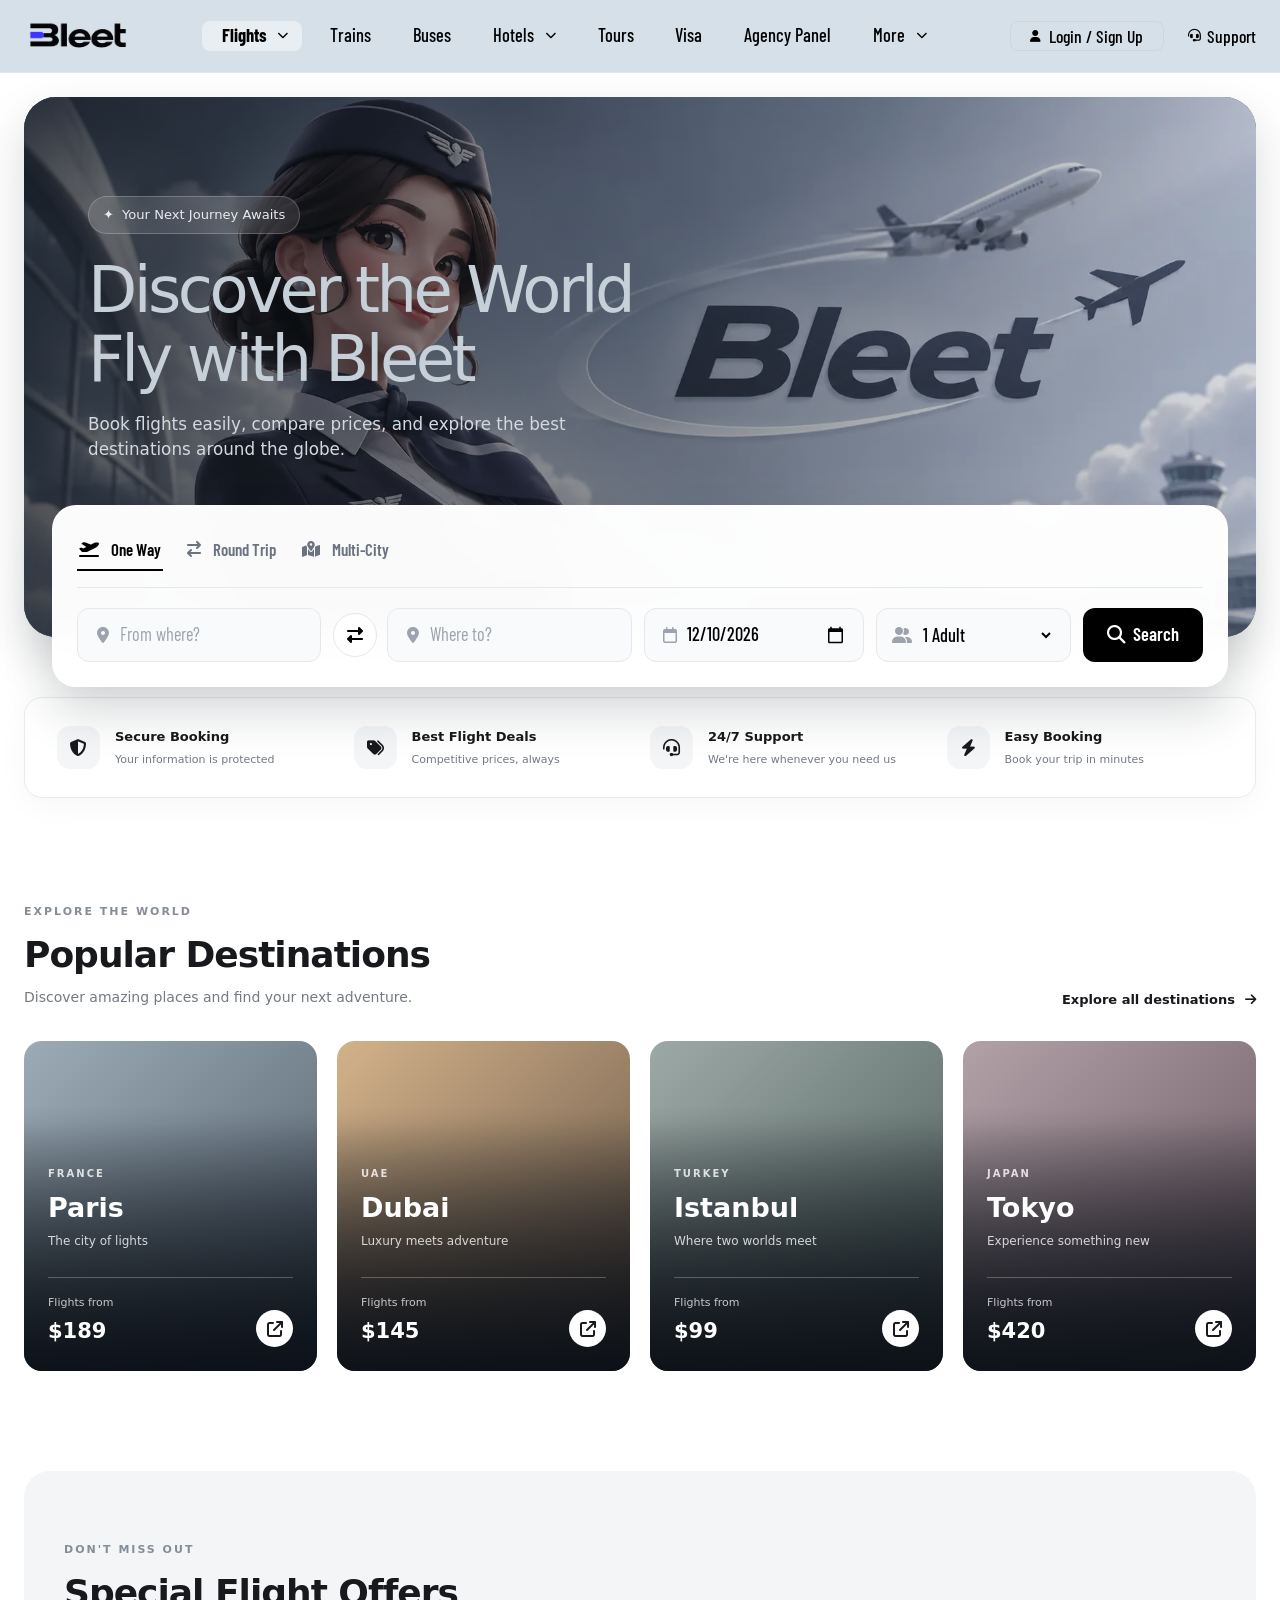
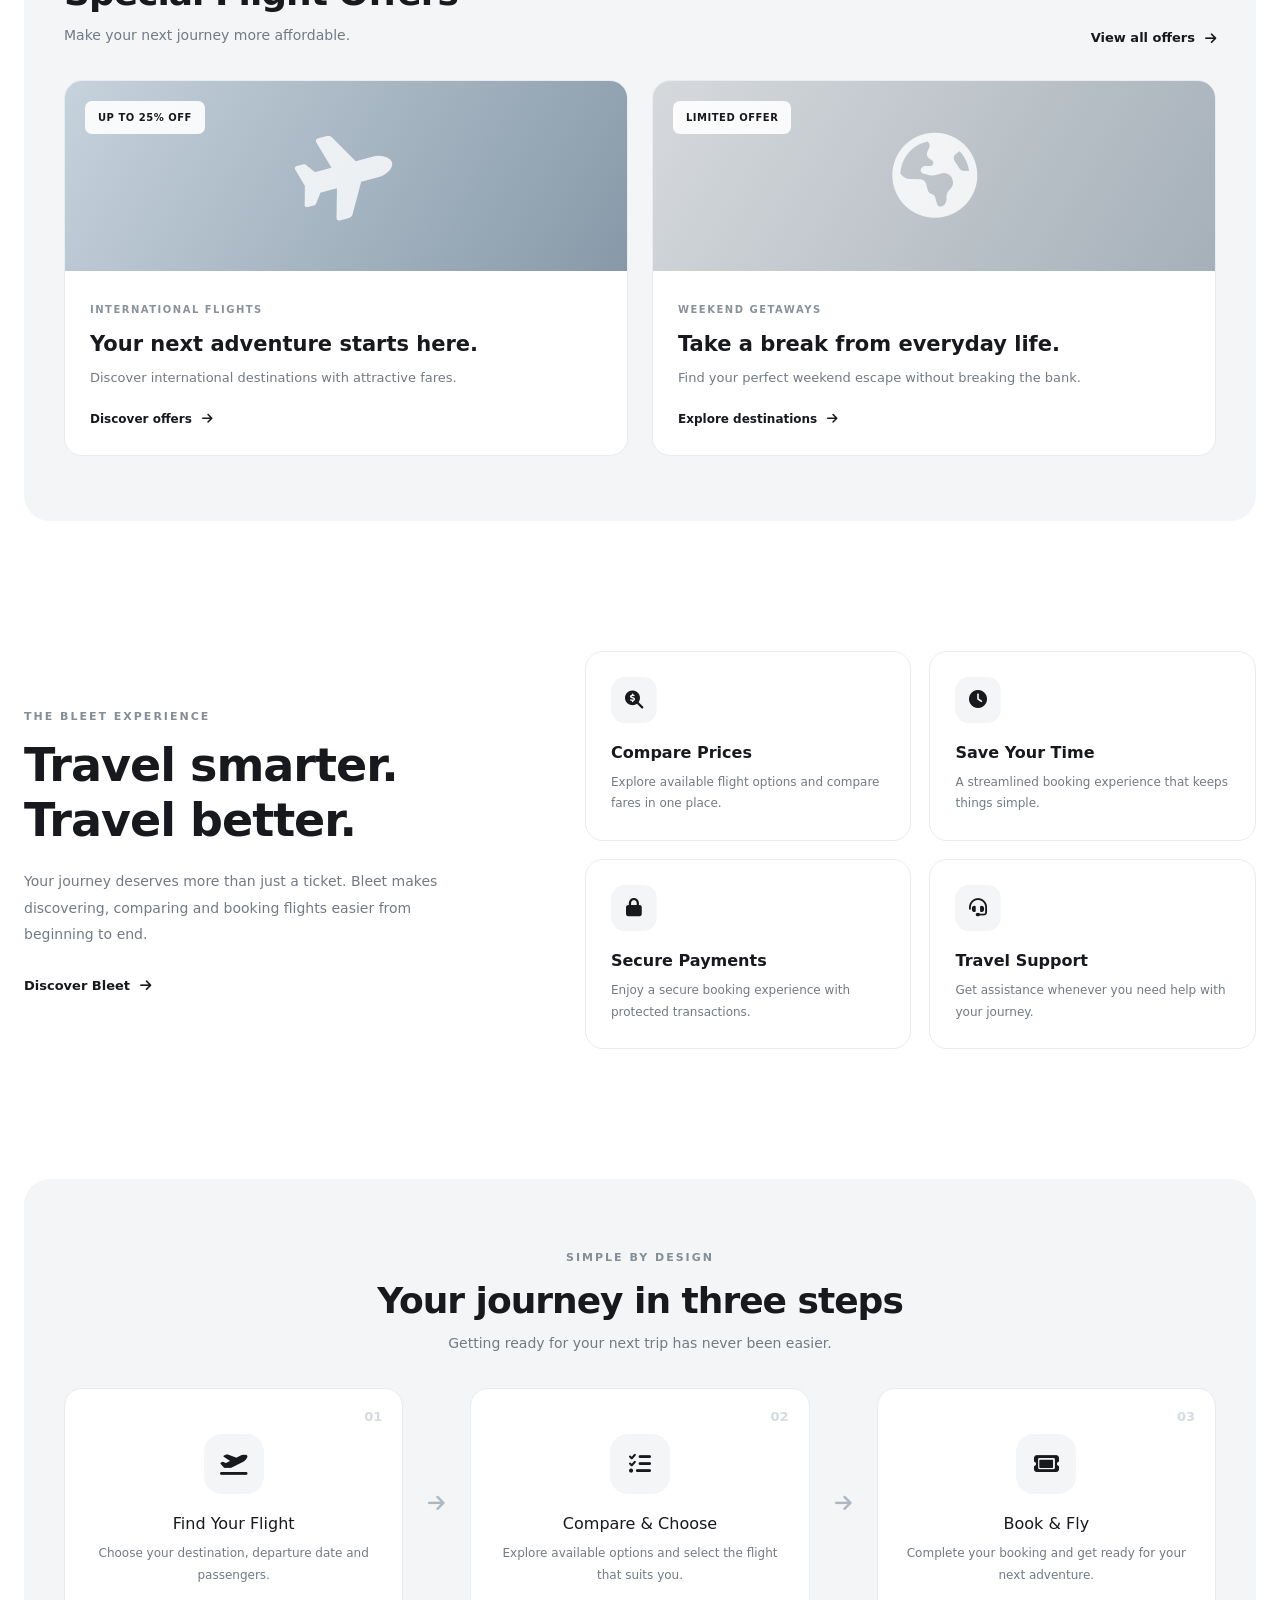
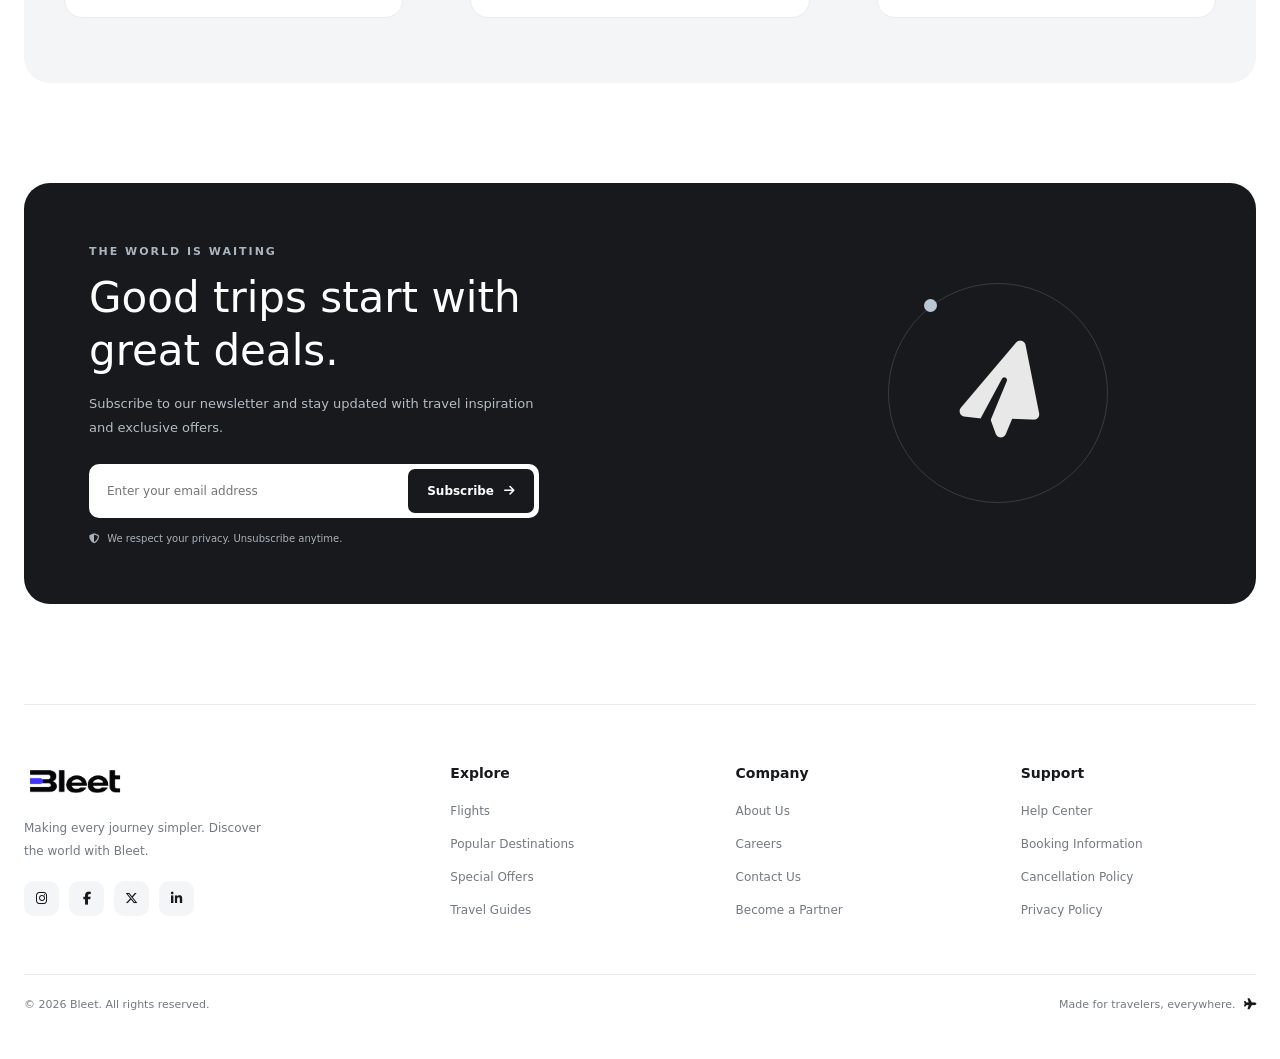
==== index.html @ f5df84f6 "added more contents to the index.html" ====
<!DOCTYPE html>
<html lang="en">

<head>
    <meta charset="UTF-8">
    <meta name="viewport" content="width=device-width, initial-scale=1.0">
    <title>Bleet Header - Hero Search</title>

    <!-- Google Fonts: Barlow Condensed -->
    <link rel="preconnect" href="https://fonts.googleapis.com">
    <link rel="preconnect" href="https://fonts.gstatic.com" crossorigin>
    <link href="https://fonts.googleapis.com/css2?family=Barlow+Condensed:wght@400;500;600;700&display=swap"
        rel="stylesheet">

    <!-- Font Awesome Icons -->
    <link rel="stylesheet" href="https://cdnjs.cloudflare.com/ajax/libs/font-awesome/6.5.1/css/all.min.css">

    <!-- CSS Files -->
    <link rel="stylesheet" href="/assets/style/global.css">
    <link rel="stylesheet" href="/assets/style/heading.css">
    <link rel="stylesheet" href="/assets/style/hero-search.css">
    <link rel="stylesheet" href="/assets/style/header-animations.css">
    <link rel="stylesheet" href="/assets/style/hero-animations.css">
    <link rel="stylesheet" href="/assets/style/home-sections.css">
</head>

<body>

    <!-- ==========================================
         TOP NAVIGATION BAR
         ========================================== -->
    <header class="top-header">
        <div class="container-fluid px-4 d-flex align-items-center justify-content-between"
            style="height: 72px; max-width: 1400px; margin: 0 auto;">

            <!-- Logo -->
            <a href="#" class="brand-logo d-flex align-items-center text-decoration-none">
                <img src="/assets/images/black-logo.webp" alt="Bleet Logo" style="height: 36px; width: auto;">
            </a>

            <!-- Main Navigation Links (Desktop) -->
            <nav class="d-none d-lg-flex align-items-center gap-2">
                <a href="#" class="nav-link active">
                    <span class="nav-icon"><i class="fa-solid fa-plane"></i></span> Flights
                    <i class="fa-solid fa-chevron-down ms-1" style="font-size: 0.7rem; margin-left: 4px;"></i>
                </a>
                <a href="#" class="nav-link">
                    <span class="nav-icon"><i class="fa-solid fa-train"></i></span> Trains
                </a>
                <a href="#" class="nav-link">
                    <span class="nav-icon"><i class="fa-solid fa-bus"></i></span> Buses
                </a>
                <a href="#" class="nav-link">
                    <span class="nav-icon"><i class="fa-solid fa-hotel"></i></span> Hotels
                    <i class="fa-solid fa-chevron-down ms-1" style="font-size: 0.7rem; margin-left: 4px;"></i>
                </a>
                <a href="#" class="nav-link">
                    <span class="nav-icon"><i class="fa-solid fa-map-location-dot"></i></span> Tours
                </a>
                <a href="#" class="nav-link">
                    <span class="nav-icon"><i class="fa-solid fa-passport"></i></span> Visa
                </a>
                <a href="#" class="nav-link">
                    <span class="nav-icon"><i class="fa-solid fa-briefcase"></i></span> Agency Panel
                </a>
                <a href="#" class="nav-link">
                    <span class="nav-icon"><i class="fa-solid fa-ellipsis"></i></span> More
                    <i class="fa-solid fa-chevron-down ms-1" style="font-size: 0.7rem; margin-left: 4px;"></i>
                </a>
            </nav>

            <!-- Right Side Actions (Login & Support) -->
            <div class="d-flex align-items-center gap-4 ms-auto ms-lg-0">
                <button class="btn-outline d-flex align-items-center gap-2">
                    <i class="fa-solid fa-user"></i> Login / Sign Up
                </button>
                <div class="d-none d-sm-flex align-items-center">
                    <a href="#" class="icon-link" title="Support">
                        <i class="fa-solid fa-headset"></i> Support
                    </a>
                </div>
            </div>

        </div>
    </header>

    <!-- ==========================================
         MAIN CONTENT AREA
         ========================================== -->
    <main class="container-fluid px-4 py-4" style="max-width: 1400px; margin: 0 auto;">

        <!-- Hero Section -->
        <section class="hero" aria-labelledby="hero-title">

            <!-- Background Image & Overlay -->
            <img class="hero-image" src="/assets/images/hero-banner.webp" alt="Airplane wing above the clouds"
                fetchpriority="high" loading="eager" decoding="async">

            <!-- Hero Text Content -->
            <div class="hero-content">
                <div class="eyebrow">
                    <span aria-hidden="true">✦</span>
                    <span data-i18n="badge">Your Next Journey Awaits</span>
                </div>
                <h1 id="hero-title">
                    <span data-i18n="hero_title_1">Discover the World</span>
                    <span data-i18n="hero_title_2">Fly with Bleet</span>
                </h1>
                <p data-i18n="hero_subtitle">Book flights easily, compare prices, and explore the best destinations
                    around the globe.</p>
            </div>

            <!-- ==========================================
                 SEARCH PANEL (Overlapping Hero)
                 ========================================== -->
            <div class="search-panel" aria-label="Flight search">

                <!-- Trip Type Options -->
                <div class="flight-options" role="group" aria-label="Trip type">
                    <button class="active" type="button">
                        <i class="fa-solid fa-plane-departure"></i>
                        <span data-i18n="one_way">One Way</span>
                    </button>
                    <button type="button">
                        <i class="fa-solid fa-arrow-right-arrow-left"></i>
                        <span data-i18n="round_trip">Round Trip</span>
                    </button>
                    <button type="button">
                        <i class="fa-solid fa-map-location-dot"></i>
                        <span data-i18n="multi_city">Multi-City</span>
                    </button>
                </div>

                <!-- Flight Search Form -->
                <form class="search-row" id="flightSearchForm">

                    <!-- From Field -->
                    <div class="search-field">
                        <div class="input-wrapper">
                            <i class="fa-solid fa-location-dot"></i>
                            <input id="fromCity" type="text" placeholder="From where?"
                                data-i18n-placeholder="from_placeholder" autocomplete="off" required>
                        </div>
                    </div>

                    <!-- Swap Button -->
                    <button class="swap-btn" id="swapCities" type="button" aria-label="Swap departure and destination">
                        <i class="fa-solid fa-right-left"></i>
                    </button>

                    <!-- To Field -->
                    <div class="search-field">
                        <div class="input-wrapper">
                            <i class="fa-solid fa-location-dot"></i>
                            <input id="toCity" type="text" placeholder="Where to?"
                                data-i18n-placeholder="to_placeholder" autocomplete="off" required>
                        </div>
                    </div>

                    <!-- Departure Date Field -->
                    <div class="search-field">
                        <div class="input-wrapper date-control">
                            <i class="fa-regular fa-calendar"></i>
                            <input id="departureDate" type="date" value="2026-12-10" required
                                aria-label="Departure date">
                        </div>
                    </div>

                    <!-- Passengers Field -->
                    <div class="search-field">
                        <div class="input-wrapper">
                            <i class="fa-solid fa-user-group"></i>
                            <select id="passengerCount">
                                <option value="1" data-i18n="passenger_1">1 Adult</option>
                                <option value="2" data-i18n="passenger_2">2 Adults</option>
                                <option value="3" data-i18n="passenger_3">3 Adults</option>
                            </select>
                        </div>
                    </div>

                    <!-- Submit Button -->
                    <button class="search-btn" type="submit">
                        <i class="fa-solid fa-magnifying-glass"></i>
                        <span data-i18n="search_flights">Search</span>
                    </button>

                </form>
            </div>
        </section>



        <!-- ==========================================
     HOME PAGE CONTENT
     Sections below the hero search panel
     ========================================== -->

        <!-- TRUST BAR -->
        <section class="home-trust">
            <div class="home-trust-item">
                <i class="fa-solid fa-shield-halved"></i>
                <div>
                    <strong>Secure Booking</strong>
                    <span>Your information is protected</span>
                </div>
            </div>

            <div class="home-trust-item">
                <i class="fa-solid fa-tags"></i>
                <div>
                    <strong>Best Flight Deals</strong>
                    <span>Competitive prices, always</span>
                </div>
            </div>

            <div class="home-trust-item">
                <i class="fa-solid fa-headset"></i>
                <div>
                    <strong>24/7 Support</strong>
                    <span>We're here whenever you need us</span>
                </div>
            </div>

            <div class="home-trust-item">
                <i class="fa-solid fa-bolt"></i>
                <div>
                    <strong>Easy Booking</strong>
                    <span>Book your trip in minutes</span>
                </div>
            </div>
        </section>


        <!-- ==========================================
     POPULAR DESTINATIONS
     ========================================== -->

        <section class="home-section destinations-section">

            <div class="home-section-heading">
                <div>
                    <span class="home-eyebrow">EXPLORE THE WORLD</span>
                    <h2>Popular Destinations</h2>
                    <p>Discover amazing places and find your next adventure.</p>
                </div>

                <a href="#" class="home-text-link">
                    Explore all destinations
                    <i class="fa-solid fa-arrow-right"></i>
                </a>
            </div>

            <div class="destination-grid">

                <article class="destination-card destination-paris">
                    <div class="destination-overlay"></div>

                    <div class="destination-content">
                        <span class="destination-country">FRANCE</span>
                        <h3>Paris</h3>
                        <span class="destination-description">The city of lights</span>

                        <div class="destination-bottom">
                            <div>
                                <span>Flights from</span>
                                <strong>$189</strong>
                            </div>

                            <a href="#" aria-label="Explore flights to Paris">
                                <i class="fa-solid fa-arrow-up-right-from-square"></i>
                            </a>
                        </div>
                    </div>
                </article>

                <article class="destination-card destination-dubai">
                    <div class="destination-overlay"></div>

                    <div class="destination-content">
                        <span class="destination-country">UAE</span>
                        <h3>Dubai</h3>
                        <span class="destination-description">Luxury meets adventure</span>

                        <div class="destination-bottom">
                            <div>
                                <span>Flights from</span>
                                <strong>$145</strong>
                            </div>

                            <a href="#" aria-label="Explore flights to Dubai">
                                <i class="fa-solid fa-arrow-up-right-from-square"></i>
                            </a>
                        </div>
                    </div>
                </article>

                <article class="destination-card destination-istanbul">
                    <div class="destination-overlay"></div>

                    <div class="destination-content">
                        <span class="destination-country">TURKEY</span>
                        <h3>Istanbul</h3>
                        <span class="destination-description">Where two worlds meet</span>

                        <div class="destination-bottom">
                            <div>
                                <span>Flights from</span>
                                <strong>$99</strong>
                            </div>

                            <a href="#" aria-label="Explore flights to Istanbul">
                                <i class="fa-solid fa-arrow-up-right-from-square"></i>
                            </a>
                        </div>
                    </div>
                </article>

                <article class="destination-card destination-tokyo">
                    <div class="destination-overlay"></div>

                    <div class="destination-content">
                        <span class="destination-country">JAPAN</span>
                        <h3>Tokyo</h3>
                        <span class="destination-description">Experience something new</span>

                        <div class="destination-bottom">
                            <div>
                                <span>Flights from</span>
                                <strong>$420</strong>
                            </div>

                            <a href="#" aria-label="Explore flights to Tokyo">
                                <i class="fa-solid fa-arrow-up-right-from-square"></i>
                            </a>
                        </div>
                    </div>
                </article>

            </div>
        </section>


        <!-- ==========================================
     SPECIAL OFFERS
     ========================================== -->

        <section class="home-section offers-section">

            <div class="home-section-heading">
                <div>
                    <span class="home-eyebrow">DON'T MISS OUT</span>
                    <h2>Special Flight Offers</h2>
                    <p>Make your next journey more affordable.</p>
                </div>

                <a href="#" class="home-text-link">
                    View all offers
                    <i class="fa-solid fa-arrow-right"></i>
                </a>
            </div>

            <div class="offers-grid">

                <article class="offer-card">
                    <div class="offer-image offer-image-one">
                        <span class="offer-discount">UP TO 25% OFF</span>
                        <i class="fa-solid fa-plane offer-plane"></i>
                    </div>

                    <div class="offer-body">
                        <span class="offer-category">INTERNATIONAL FLIGHTS</span>
                        <h3>Your next adventure starts here.</h3>
                        <p>Discover international destinations with attractive fares.</p>

                        <a href="#" class="offer-link">
                            Discover offers
                            <i class="fa-solid fa-arrow-right"></i>
                        </a>
                    </div>
                </article>

                <article class="offer-card">
                    <div class="offer-image offer-image-two">
                        <span class="offer-discount">LIMITED OFFER</span>
                        <i class="fa-solid fa-earth-americas offer-plane"></i>
                    </div>

                    <div class="offer-body">
                        <span class="offer-category">WEEKEND GETAWAYS</span>
                        <h3>Take a break from everyday life.</h3>
                        <p>Find your perfect weekend escape without breaking the bank.</p>

                        <a href="#" class="offer-link">
                            Explore destinations
                            <i class="fa-solid fa-arrow-right"></i>
                        </a>
                    </div>
                </article>

            </div>
        </section>


        <!-- ==========================================
     WHY CHOOSE BLEET
     ========================================== -->

        <section class="home-section benefits-section">

            <div class="benefits-intro">
                <span class="home-eyebrow">THE BLEET EXPERIENCE</span>

                <h2>Travel smarter.<br>Travel better.</h2>

                <p>
                    Your journey deserves more than just a ticket.
                    Bleet makes discovering, comparing and booking
                    flights easier from beginning to end.
                </p>

                <a href="#" class="home-primary-link">
                    Discover Bleet
                    <i class="fa-solid fa-arrow-right"></i>
                </a>
            </div>

            <div class="benefits-grid">

                <article class="benefit-card">
                    <div class="benefit-icon">
                        <i class="fa-solid fa-magnifying-glass-dollar"></i>
                    </div>

                    <h3>Compare Prices</h3>
                    <p>Explore available flight options and compare fares in one place.</p>
                </article>

                <article class="benefit-card">
                    <div class="benefit-icon">
                        <i class="fa-solid fa-clock"></i>
                    </div>

                    <h3>Save Your Time</h3>
                    <p>A streamlined booking experience that keeps things simple.</p>
                </article>

                <article class="benefit-card">
                    <div class="benefit-icon">
                        <i class="fa-solid fa-lock"></i>
                    </div>

                    <h3>Secure Payments</h3>
                    <p>Enjoy a secure booking experience with protected transactions.</p>
                </article>

                <article class="benefit-card">
                    <div class="benefit-icon">
                        <i class="fa-solid fa-headset"></i>
                    </div>

                    <h3>Travel Support</h3>
                    <p>Get assistance whenever you need help with your journey.</p>
                </article>

            </div>
        </section>


        <!-- ==========================================
     HOW IT WORKS
     ========================================== -->

        <section class="home-section steps-section">

            <div class="home-section-heading centered-heading">
                <div>
                    <span class="home-eyebrow">SIMPLE BY DESIGN</span>
                    <h2>Your journey in three steps</h2>
                    <p>Getting ready for your next trip has never been easier.</p>
                </div>
            </div>

            <div class="steps-grid">

                <article class="step-card">
                    <span class="step-number">01</span>

                    <div class="step-icon">
                        <i class="fa-solid fa-plane-departure"></i>
                    </div>

                    <h3>Find Your Flight</h3>
                    <p>Choose your destination, departure date and passengers.</p>
                </article>

                <div class="step-connector">
                    <i class="fa-solid fa-arrow-right"></i>
                </div>

                <article class="step-card">
                    <span class="step-number">02</span>

                    <div class="step-icon">
                        <i class="fa-solid fa-list-check"></i>
                    </div>

                    <h3>Compare & Choose</h3>
                    <p>Explore available options and select the flight that suits you.</p>
                </article>

                <div class="step-connector">
                    <i class="fa-solid fa-arrow-right"></i>
                </div>

                <article class="step-card">
                    <span class="step-number">03</span>

                    <div class="step-icon">
                        <i class="fa-solid fa-ticket"></i>
                    </div>

                    <h3>Book & Fly</h3>
                    <p>Complete your booking and get ready for your next adventure.</p>
                </article>

            </div>
        </section>


        <!-- ==========================================
     NEWSLETTER
     ========================================== -->

        <section class="home-newsletter">

            <div class="newsletter-content">
                <span class="home-eyebrow">THE WORLD IS WAITING</span>

                <h2>Good trips start with<br>great deals.</h2>

                <p>
                    Subscribe to our newsletter and stay updated
                    with travel inspiration and exclusive offers.
                </p>

                <form class="newsletter-form" id="newsletterForm">
                    <label for="newsletterEmail" class="sr-only">
                        Your email address
                    </label>

                    <input type="email" id="newsletterEmail" placeholder="Enter your email address" autocomplete="email"
                        required>

                    <button type="submit">
                        Subscribe
                        <i class="fa-solid fa-arrow-right"></i>
                    </button>
                </form>

                <span class="newsletter-note">
                    <i class="fa-solid fa-shield-halved"></i>
                    We respect your privacy. Unsubscribe anytime.
                </span>
            </div>

            <div class="newsletter-decoration" aria-hidden="true">
                <i class="fa-solid fa-paper-plane"></i>
                <div class="newsletter-orbit"></div>
            </div>

        </section>


        <!-- ==========================================
     FOOTER
     ========================================== -->

        <footer class="home-footer">

            <div class="footer-main">

                <div class="footer-brand">
                    <a href="#" class="footer-logo">
                        <img src="/assets/images/black-logo.webp" alt="Bleet" loading="lazy">
                    </a>

                    <p>
                        Making every journey simpler.
                        Discover the world with Bleet.
                    </p>

                    <div class="footer-socials">
                        <a href="#" aria-label="Instagram">
                            <i class="fa-brands fa-instagram"></i>
                        </a>

                        <a href="#" aria-label="Facebook">
                            <i class="fa-brands fa-facebook-f"></i>
                        </a>

                        <a href="#" aria-label="X">
                            <i class="fa-brands fa-x-twitter"></i>
                        </a>

                        <a href="#" aria-label="LinkedIn">
                            <i class="fa-brands fa-linkedin-in"></i>
                        </a>
                    </div>
                </div>

                <div class="footer-column">
                    <h4>Explore</h4>
                    <a href="#">Flights</a>
                    <a href="#">Popular Destinations</a>
                    <a href="#">Special Offers</a>
                    <a href="#">Travel Guides</a>
                </div>

                <div class="footer-column">
                    <h4>Company</h4>
                    <a href="#">About Us</a>
                    <a href="#">Careers</a>
                    <a href="#">Contact Us</a>
                    <a href="#">Become a Partner</a>
                </div>

                <div class="footer-column">
                    <h4>Support</h4>
                    <a href="#">Help Center</a>
                    <a href="#">Booking Information</a>
                    <a href="#">Cancellation Policy</a>
                    <a href="#">Privacy Policy</a>
                </div>

            </div>

            <div class="footer-bottom">
                <span>&copy; 2026 Bleet. All rights reserved.</span>

                <span>
                    Made for travelers, everywhere.
                    <i class="fa-solid fa-plane"></i>
                </span>
            </div>

        </footer>


    </main>

    <!-- JavaScript -->
    <script src="/assets/logic/index.js"></script>
</body>

</html>
---- assets/style/global.css ----
/* Reset & Base Settings */
* {
  margin: 0;
  padding: 0;
  box-sizing: border-box;
}

html, body {
  height: 100%;
  width: 100%;
}

body {
  /* Ice Gray background */
  background-color: #d6e0e8; 
  
  /* Font Family & Global Colors */
  font-family: 'Barlow Condensed', sans-serif;
  color: #000000; /* Enforced black font color */
  
  display: flex;
  flex-direction: column;
}

/* Base Main Content Styling */
.content {
  display: flex;
  align-items: center;
  justify-content: center;
  flex: 1;
  padding: 4rem 2rem;
}

.hero-section {
  text-align: center;
  background: #ffffff;
  padding: 4rem;
  border-radius: 24px;
  box-shadow: 0 4px 20px rgba(0, 0, 0, 0.05);
  max-width: 800px;
  width: 100%;
}

.hero-section h1 {
  font-size: 3rem;
  font-weight: 700;
  margin-bottom: 0.5rem;
}

.hero-section p {
  font-size: 1.25rem;
  opacity: 0.6;
}
---- assets/style/heading.css ----
/* =========================================
   BLEET — HEADER STYLES
   Compact Ice Gray / Onyx Design
   ========================================= */

:root {
  --header-bg: #f8fafc;
  --header-text: #171b22;
  --header-muted: #687381;
  --header-border: #e5e9ee;
  --header-hover: #edf1f5;
  --header-primary: #171b22;
}

/* =========================================
   MAIN HEADER
   ========================================= */

.top-header {
  position: sticky;
  top: 0;
  z-index: 1000;

  width: 100%;
  background: rgba(248, 250, 252, 0.97);

  border-bottom: 1px solid var(--header-border);

  backdrop-filter: blur(14px);
  -webkit-backdrop-filter: blur(14px);
}

/* Header Layout */
.header-container {
  max-width: 1440px;
  height: 48px;

  margin: 0 auto;
  padding: 0 32px;

  display: flex;
  align-items: center;
  justify-content: space-between;
}

/* =========================================
   BRAND / LOGO
   ========================================= */

.brand-logo {
  display: flex;
  align-items: center;
  gap: 7px;

  flex-shrink: 0;

  color: var(--header-text);
  text-decoration: none;
}

.logo-icon {
  width: 24px;
  height: 24px;

  display: flex;
  align-items: center;
  justify-content: center;

  background: var(--header-primary);
  color: #ffffff;

  border-radius: 6px;

  font-size: 13px;
  font-weight: 700;
}

.logo-text {
  font-size: 1.25rem;
  font-weight: 800;

  letter-spacing: -0.055em;
  line-height: 1;
}

/* =========================================
   MAIN NAVIGATION
   ========================================= */

.main-nav {
  height: 100%;

  display: flex;
  align-items: center;
  justify-content: center;

  gap: 4px;
}

.nav-link {
  position: relative;

  height: 30px;
  padding: 0 10px;

  display: inline-flex;
  align-items: center;
  justify-content: center;
  gap: 5px;

  color: var(--header-muted);
  text-decoration: none;

  font-family: "Barlow Condensed", sans-serif;
  font-size: 0.95rem;
  font-weight: 500;

  white-space: nowrap;

  border-radius: 6px;
  cursor: pointer;

  transition:
    color 0.2s ease,
    background-color 0.2s ease;
}

.nav-link:hover {
  color: var(--header-text);
  background: var(--header-hover);
}

/* Active Navigation */
.nav-link.active {
  color: var(--header-text);
  background: #e9eef3;
  font-weight: 700;
}

/* Remove Previous Underline */
.nav-link.active::before {
  display: none;
}

/* Dropdown Caret */
.nav-caret {
  font-size: 0.65rem;
  margin-top: 1px;
  opacity: 0.7;
}

/* =========================================
   HEADER ACTIONS
   ========================================= */

.header-actions {
  display: flex;
  align-items: center;
  gap: 10px;

  flex-shrink: 0;
}

/* Login / Sign Up */
.btn-outline {
  height: 30px;
  padding: 0 10px;

  display: inline-flex;
  align-items: center;
  justify-content: center;
  gap: 7px;

  background: #edf1f5;
  border: 1px solid #e1e6ec;
  border-radius: 7px;

  color: var(--header-text);

  font-family: "Barlow Condensed", sans-serif;
  font-size: 0.9rem;
  font-weight: 600;

  white-space: nowrap;
  cursor: pointer;

  transition: all 0.2s ease;
}

.btn-outline i {
  font-size: 12px;
}

.btn-outline:hover {
  background: #e2e8ef;
  border-color: #d3dbe4;
}

/* Right Side Actions */
.action-icons {
  display: flex;
  align-items: center;
  gap: 10px;
}

/* Support Link */
.icon-link {
  display: inline-flex;
  align-items: center;
  justify-content: center;
  gap: 6px;

  color: var(--header-muted);
  text-decoration: none;

  font-family: "Barlow Condensed", sans-serif;
  font-size: 0.9rem;
  font-weight: 600;

  white-space: nowrap;

  transition: color 0.2s ease;
}

.icon-link i {
  font-size: 13px;
}

.icon-link:hover {
  color: var(--header-text);
}

/* =========================================
   RESPONSIVE — SMALL DESKTOP
   ========================================= */

@media (max-width: 1200px) {
  .header-container {
    padding: 0 20px;
  }

  .main-nav {
    gap: 2px;
  }

  .nav-link {
    padding: 0 8px;
    font-size: 0.9rem;
  }

  .header-actions {
    gap: 8px;
  }
}

/* =========================================
   RESPONSIVE — TABLETS
   ========================================= */

@media (max-width: 992px) {
  .header-container {
    padding: 0 18px;
  }

  /* Hide less important navigation links */
  .main-nav .nav-link:nth-child(n + 6) {
    display: none;
  }
}

/* =========================================
   RESPONSIVE — MOBILE
   ========================================= */

@media (max-width: 768px) {
  .header-container {
    height: 46px;
    padding: 0 14px;
  }

  .main-nav {
    display: none;
  }

  .header-actions {
    margin-left: auto;
  }

  .btn-outline {
    height: 29px;
    padding: 0 9px;
    font-size: 0.85rem;
  }

  /* Keep icon, hide Support text */
  .icon-link span {
    display: none;
  }

  .action-icons {
    gap: 12px;
  }
}

/* =========================================
   RESPONSIVE — SMALL MOBILE
   ========================================= */

@media (max-width: 400px) {
  .logo-text {
    font-size: 1.15rem;
  }

  .btn-outline {
    font-size: 0.82rem;
  }

  .header-container {
    padding: 0 12px;
  }
}
---- assets/style/hero-search.css ----
/* --- HERO SECTION --- */
.hero {
  position: relative;
  isolation: isolate;
  min-height: 540px;

  display: flex;
  flex-direction: column;
  justify-content: center;

  overflow: visible;
  border-radius: 32px;

  /* Background visible around the contained image */
  background: #cbd1d9;

  box-shadow: 0 20px 45px rgba(21, 27, 33, 0.17);
  margin-bottom: 60px;
}

/* We need a separate wrapper for the image to keep the rounded corners */
.hero::before {
  content: "";
  position: absolute;
  inset: 0;
  z-index: -2;
  background: linear-gradient(110deg, #18212b 0%, #29343f 55%, #56616c 100%);
  border-radius: 32px; /* Keep corners rounded */
}

.hero-image {
    position: absolute;
    inset: 0;
    width: 100%;
    height: 100%;
    object-fit: cover;
    object-position: center;
    z-index: -1;
    opacity: 0.85;
    border-radius: 32px;
    pointer-events: none;
}

.hero::after {
  content: "";
  position: absolute;
  inset: 0;
  z-index: -1;

  background: linear-gradient(
    90deg,
    rgba(12, 17, 22, 0.65) 0%,
    rgba(12, 17, 22, 0.35) 50%,
    rgba(12, 17, 22, 0.05) 100%
  );

  border-radius: 32px;
  pointer-events: none;
}

.hero-content {
  max-width: 680px;
  padding: 64px;
  padding-bottom: 140px; /* EXTRA padding at bottom so the search panel doesn't cover the text */
  color: #f6f8fa;
}

.eyebrow {
  display: inline-flex;
  align-items: center;
  gap: 8px;
  margin-bottom: 22px;
  padding: 8px 14px;
  border: 1px solid rgba(255, 255, 255, 0.22);
  border-radius: 999px;
  background: rgba(255, 255, 255, 0.1);
  color: #e6ebef;
  font-size: 0.82rem;
  backdrop-filter: blur(12px);
}

.hero h1 {
  margin: 0 0 18px;
  font-size: clamp(2.5rem, 5vw, 4.4rem);
  line-height: 1.08;
  letter-spacing: -0.055em;
}

.hero h1 span {
  display: block;
  color: #c6d0d9;
}

.hero p {
  max-width: 520px;
  margin: 0;
  color: #d2d9df;
  font-size: 1.05rem;
}

/* --- SEARCH PANEL --- */
.search-panel {
  position: absolute;
  bottom: -50px;
  left: 50%;
  transform: translateX(-50%);
  width: calc(100% - 56px);
  max-width: 1200px;
  z-index: 10;
  padding: 24px 24px 24px 24px;
  border: 1px solid rgba(255, 255, 255, 0.7);
  border-radius: 24px;
  background: rgba(255, 255, 255, 0.98);
  box-shadow: 0 24px 48px rgba(24, 32, 40, 0.18);
  backdrop-filter: blur(18px);
}

.flight-options {
  display: flex;
  gap: 22px;
  padding-bottom: 16px;
  margin-bottom: 20px;
  border-bottom: 1px solid #e5e7eb;
}

.flight-options button {
  display: flex;
  align-items: center;
  gap: 8px;
  padding: 7px 2px;
  border: 0;
  border-bottom: 2px solid transparent;
  background: none;
  color: #6b7280;
  cursor: pointer;
  font-weight: 600;
  font-family: "Barlow Condensed", sans-serif;
  font-size: 1.05rem;
  transition: all 0.2s ease;
}

.flight-options button.active {
  color: #000000;
  border-bottom-color: #000000;
}

.flight-options svg {
  width: 18px;
  height: 18px;
}

.search-row {
  display: grid;
  grid-template-columns: minmax(150px, 1fr) 42px minmax(150px, 1fr) minmax(
      150px,
      0.9fr
    ) minmax(140px, 0.8fr) auto;
  align-items: end;
  gap: 12px;
}

.search-field {
  min-width: 0;
}

.search-field label {
  display: none;
}

.input-wrapper {
  position: relative;
  display: flex;
  align-items: center;
  background: #f9fafb;
  border: 1px solid #e5e7eb;
  border-radius: 12px;
  padding: 0 16px; /* Slightly wider padding */
  height: 54px; /* Increased height for a cleaner look without labels */
  transition:
    border-color 0.2s ease,
    box-shadow 0.2s ease;
}

.input-wrapper:focus-within {
  border-color: #000000;
  box-shadow: 0 0 0 3px rgba(0, 0, 0, 0.05);
}

.input-wrapper input::placeholder {
  color: #9ca3af;
  font-weight: 400;
}

.input-wrapper svg {
  width: 18px;
  height: 18px;
  color: #9ca3af;
  margin-right: 8px;
  flex-shrink: 0;
}

.input-wrapper input,
.input-wrapper select {
  width: 100%;
  border: none;
  background: transparent;
  font-family: "Barlow Condensed", sans-serif;
  font-size: 1.15rem;
  font-weight: 500;
  color: #000000;
  outline: none;
  cursor: pointer;
}

/* Swap Button */
.swap-btn {
  display: flex;
  align-items: center;
  justify-content: center;
  background: #ffffff;
  border: 1px solid #e5e7eb;
  border-radius: 50%;
  width: 44px;
  height: 44px;
  margin-bottom: 5px;
  cursor: pointer;
  color: #000000;
  transition: all 0.2s ease;
  align-self: flex-end;
}

.swap-btn:hover {
  background: #f3f4f6;
  transform: rotate(180deg);
}

.swap-btn svg {
  width: 18px;
  height: 18px;
}

/* Search Button */
.search-btn {
  display: flex;
  align-items: center;
  justify-content: center;
  gap: 8px;
  background: #000000;
  color: #ffffff;
  border: none;
  border-radius: 12px;
  height: 54px;
  padding: 0 24px;
  font-family: "Barlow Condensed", sans-serif;
  font-size: 1.15rem;
  font-weight: 600;
  cursor: pointer;
  transition: all 0.2s ease;
}

.search-btn:hover {
  background: #333333;
  transform: translateY(-2px);
  box-shadow: 0 8px 20px rgba(0, 0, 0, 0.15);
}

.search-btn svg {
  width: 18px;
  height: 18px;
}

/* --- RESPONSIVE ADJUSTMENTS --- */

/* Tablets (Landscape) */
@media (max-width: 1200px) {
  .search-row {
    grid-template-columns: 1fr 1fr 1fr;
    grid-template-areas:
      "from swap to"
      "date passengers search";
  }
  .search-field:nth-child(1) {
    grid-area: from;
  }
  .swap-btn {
    grid-area: swap;
    margin: 0 auto 3px;
  }
  .search-field:nth-child(3) {
    grid-area: to;
  }
  .search-field:nth-child(4) {
    grid-area: date;
  }
  .search-field:nth-child(5) {
    grid-area: passengers;
  }
  .search-btn {
    grid-area: search;
  }
}

/* Tablets (Portrait) and Small Laptops */
@media (max-width: 992px) {
  .hero {
    margin-bottom: 20px; /* Reset bottom margin */
    min-height: auto;
  }
  .search-panel {
    position: relative;
    bottom: auto;
    left: auto;
    transform: none;
    width: calc(100% - 56px);
    margin: 0 auto 40px; /* Bring it back inside the normal flow */
    margin-top: -60px; /* Pull it up slightly to overlap the hero a bit */
  }
  .hero-content {
    padding-bottom: 40px; /* Reduce bottom padding */
  }
  .search-row {
    grid-template-columns: 1fr 1fr;
    grid-template-areas:
      "from to"
      "date passengers"
      "search search";
  }
  .swap-btn {
    display: none; /* Hide swap button on smaller screens */
  }
}

/* Mobile Phones */
@media (max-width: 576px) {
  .hero {
    border-radius: 24px;
  }
  .hero::before,
  .hero-image,
  .hero::after {
    border-radius: 24px;
  }
  .search-panel {
    margin: 0 16px 24px;
    width: calc(100% - 32px);
    padding: 16px;
    margin-top: -40px;
    border-radius: 16px;
  }
  .hero-content {
    padding: 32px 24px;
  }
  .search-row {
    grid-template-columns: 1fr;
    grid-template-areas:
      "from"
      "to"
      "date"
      "passengers"
      "search";
  }
}

/* Font Awesome Icon Adjustments */
.input-wrapper i {
  width: 18px;
  height: 18px;
  color: #9ca3af;
  margin-right: 8px;
  flex-shrink: 0;
  display: flex;
  align-items: center;
  justify-content: center;
  font-size: 1rem;
}

.flight-options i {
  font-size: 1rem;
  margin-right: 4px;
}

.swap-btn i {
  font-size: 1rem;
}
---- assets/style/header-animations.css ----
/* Import Bootstrap 5 from CDN */
@import url("https://cdn.jsdelivr.net/npm/bootstrap@5.3.2/dist/css/bootstrap.min.css");

/* 
  =========================================
  HEADER ANIMATIONS & STYLES
  =========================================
*/

/* 1. Header Slide-Down & Fade-In on Load */
.top-header {
  width: 100%;
  background-color: #d6e0e8;
  border-bottom: 1px solid #e5e7eb;
  position: sticky;
  top: 0;
  z-index: 1000;
  font-family: "Barlow Condensed", sans-serif;

  animation: slideDownFade 0.6s cubic-bezier(0.16, 1, 0.3, 1) forwards;
  opacity: 0;
  transform: translateY(-20px);
}

@keyframes slideDownFade {
  to {
    opacity: 1;
    transform: translateY(0);
  }
}

/* 2. Nav Link Box Styling */
.nav-link {
  color: #000000 !important;
  font-size: 1.15rem;
  font-weight: 500;
  text-decoration: none;

  /* Box styling - keeping background and border transparent by default */
  padding: 0.5rem 0.8rem;
  border-radius: 8px;
  background-color: transparent;
  border: 1px solid transparent;

  /* Flexbox for icon alignment */
  display: flex;
  align-items: center;
  gap: 0.4rem;

  /* Transition for the box scaling, pushing, and shadow effect */
  transition: all 0.3s cubic-bezier(0.25, 0.8, 0.25, 1);
  transform-origin: center;
}

/* 3. Hidden Icons (Fade Down) - Hidden by default for ALL links */
.nav-icon {
  opacity: 0;
  transform: translateY(-10px);
  transition: all 0.3s cubic-bezier(0.25, 0.8, 0.25, 1);
  font-size: 1rem;
  width: 0;
  overflow: hidden; /* Prevents icon from taking up space when hidden */
}

/* 4. Hover Animation: Scale Box, Push Others, Reveal Icon, Add Shadow */
.nav-link:hover {
  /* No background or border color change */
  background-color: transparent;
  border-color: transparent;

  /* Soft floating shadow */
  box-shadow:
    0 8px 20px rgba(0, 0, 0, 0.08),
    0 2px 6px rgba(0, 0, 0, 0.04);

  /* Scale up and push neighbors */
  transform: scale(1.05);
  z-index: 10;
}

.nav-link:hover .nav-icon {
  opacity: 1;
  transform: translateY(0);
  width: 1rem; /* Expands to show the icon */
  margin-right: 0.2rem;
}

/* 5. Logo Hover Animation */
.brand-logo img {
  transition: transform 0.3s cubic-bezier(0.34, 1.56, 0.64, 1);
}

.brand-logo:hover img {
  transform: scale(1.05);
}

/* 6. Login/Sign Up Button Hover & Click Animations */
.btn-outline {
  border: 1px solid #d1d5db;
  color: #000000;
  font-family: "Barlow Condensed", sans-serif;
  font-size: 1.1rem;
  font-weight: 500;
  padding: 0.5rem 1.2rem;
  border-radius: 8px;
  background: transparent;
  transition: all 0.2s ease-in-out;
}

.btn-outline:hover {
  /* Changed to a shadow effect instead of color change */
  border-color: #d1d5db;
  background-color: transparent;
  transform: translateY(-2px);
  box-shadow: 0 6px 16px rgba(0, 0, 0, 0.08);
}

.btn-outline:active {
  transform: translateY(0);
  box-shadow: none;
}

/* 7. Icon Link Hover */
.icon-link {
  color: #000000 !important;
  text-decoration: none;
  font-size: 1.1rem;
  font-weight: 500;
  display: flex;
  align-items: center;
  gap: 0.4rem;
  transition: transform 0.2s ease;
}

.icon-link:hover {
  transform: translateY(-2px);
}

/* 
  =========================================
  RESPONSIVE TWEAKS
  =========================================
*/
@media (max-width: 991.98px) {
  .nav-link {
    padding: 0.5rem 1rem;
  }
}
---- assets/style/hero-animations.css ----
/* ==========================================
   SEARCH PANEL ANIMATIONS ONLY
   ========================================== */

/* 1. Search Panel Bouncy Slide Up on Load */
.search-panel {
  animation: panelSlideUp 0.8s cubic-bezier(0.34, 1.56, 0.64, 1) 0.3s forwards;
  opacity: 0;
  transform: translate(-50%, 40px); /* Preserves the -50% X centering */
}

@keyframes panelSlideUp {
  to {
    opacity: 1;
    transform: translate(-50%, 0);
  }
}

/* 2. Staggered Input Fade-in */
.search-field {
  animation: inputFadeIn 0.5s ease-out forwards;
  opacity: 0;
}

.search-field:nth-child(1) { animation-delay: 0.5s; } /* From */
.search-field:nth-child(3) { animation-delay: 0.6s; } /* To */
.search-field:nth-child(4) { animation-delay: 0.7s; } /* Date */
.search-field:nth-child(5) { animation-delay: 0.8s; } /* Passengers */

.search-btn { 
  animation: inputFadeIn 0.5s ease-out 0.9s forwards; 
  opacity: 0; 
}

.swap-btn {
  animation: inputFadeIn 0.5s ease-out 0.55s forwards; 
  opacity: 0; 
}

@keyframes inputFadeIn {
  to {
    opacity: 1;
  }
}

/* 3. Input Focus Glow & Lift Animation */
.input-wrapper {
  transition: all 0.3s cubic-bezier(0.25, 0.8, 0.25, 1);
}

.input-wrapper:focus-within {
  border-color: #000000;
  box-shadow: 0 0 0 4px rgba(0, 0, 0, 0.08), 0 6px 16px rgba(0, 0, 0, 0.05);
  transform: translateY(-2px);
}

/* 4. Icon Pulse on Input Focus */
.input-wrapper i {
  transition: color 0.2s ease;
}

.input-wrapper:focus-within i {
  color: #000000;
  animation: iconPop 0.4s cubic-bezier(0.34, 1.56, 0.64, 1);
}

@keyframes iconPop {
  0% { transform: scale(1); }
  50% { transform: scale(1.2); }
  100% { transform: scale(1); }
}

/* 5. Swap Button Spin & Hover */
.swap-btn {
  transition: all 0.4s cubic-bezier(0.34, 1.56, 0.64, 1);
}

.swap-btn:hover {
  transform: rotate(180deg) scale(1.1);
  box-shadow: 0 4px 12px rgba(0, 0, 0, 0.1);
}

.swap-btn:active {
  transform: rotate(360deg) scale(0.95);
}

/* 6. Search Button Hover & Press */
.search-btn {
  transition: all 0.3s cubic-bezier(0.25, 0.8, 0.25, 1);
}

.search-btn:hover {
  transform: translateY(-3px);
  box-shadow: 0 10px 25px rgba(0, 0, 0, 0.2);
}

.search-btn:active {
  transform: translateY(0);
  box-shadow: 0 4px 10px rgba(0, 0, 0, 0.15);
}

/* 7. Trip Options Hover Animation */
.flight-options button {
  transition: all 0.2s ease;
}

.flight-options button:hover:not(.active) {
  color: #000000;
  transform: translateY(-1px);
}

.flight-options button i {
  transition: transform 0.3s ease;
}

.flight-options button:hover i {
  transform: scale(1.15) rotate(-5deg);
}


/* ==========================================
   MOBILE RESPONSIVENESS FIX FOR ANIMATIONS
   ========================================== */
@media (max-width: 992px) {
  .search-panel {
    /* Reset the transform for mobile so it doesn't offset horizontally */
    animation: panelSlideUpMobile 0.8s cubic-bezier(0.34, 1.56, 0.64, 1) 0.3s forwards;
    transform: translateY(40px); 
  }
  
  @keyframes panelSlideUpMobile {
    to {
      opacity: 1;
      transform: translateY(0);
    }
  }
}
---- assets/style/home-sections.css ----
/* =========================================================
   BLEET - HOME PAGE SECTIONS
   Independent styles for all sections below the hero.
   Theme: Ice Gray / Onyx Black
   ========================================================= */

/* =========================================================
   1. GLOBAL SECTION VARIABLES
   ========================================================= */

:root {
  --home-onyx: #17191c;
  --home-dark: #25292e;
  --home-gray: #737a83;
  --home-light-gray: #f3f5f7;
  --home-border: #e8ebef;
  --home-white: #ffffff;
  --home-accent: #dce6ed;
  --home-radius: 18px;
  --home-transition: 0.3s ease;
}

/* =========================================================
   2. COMMON SECTION STYLES
   ========================================================= */

.home-section {
  width: 100%;
  margin: 100px 0;
}

.home-section-heading {
  display: flex;
  align-items: flex-end;
  justify-content: space-between;
  gap: 25px;
  margin-bottom: 32px;
}

.home-eyebrow {
  display: inline-block;
  margin-bottom: 12px;
  color: #858d96;
  font-size: 11px;
  font-weight: 700;
  letter-spacing: 2px;
}

.home-section-heading h2,
.benefits-intro h2 {
  margin: 0;
  color: var(--home-onyx);
  font-size: clamp(27px, 3vw, 36px);
  font-weight: 700;
  letter-spacing: -1px;
}

.home-section-heading p {
  margin: 10px 0 0;
  color: var(--home-gray);
  font-size: 14px;
  line-height: 1.7;
}

.home-text-link,
.home-primary-link {
  display: inline-flex;
  align-items: center;
  gap: 10px;
  color: var(--home-onyx);
  font-size: 13px;
  font-weight: 700;
  text-decoration: none;
  white-space: nowrap;
  transition: var(--home-transition);
}

.home-text-link:hover,
.home-primary-link:hover {
  gap: 15px;
  color: #737e89;
}

/* =========================================================
   3. TRUST BAR
   ========================================================= */

.home-trust {
  display: grid;
  grid-template-columns: repeat(4, 1fr);
  gap: 20px;
  padding: 28px 32px;
  margin-top: 35px;
  background: var(--home-white);
  border: 1px solid var(--home-border);
  border-radius: var(--home-radius);
  box-shadow: 0 8px 30px rgba(20, 30, 40, 0.035);
}

.home-trust-item {
  display: flex;
  align-items: center;
  gap: 15px;
  min-width: 0;
}

.home-trust-item > i {
  display: flex;
  align-items: center;
  justify-content: center;
  flex-shrink: 0;
  width: 43px;
  height: 43px;
  color: var(--home-onyx);
  background: var(--home-light-gray);
  border-radius: 13px;
  font-size: 17px;
}

.home-trust-item div {
  display: flex;
  flex-direction: column;
  gap: 5px;
}

.home-trust-item strong {
  color: var(--home-onyx);
  font-size: 13px;
  font-weight: 700;
}

.home-trust-item span {
  color: var(--home-gray);
  font-size: 11px;
  line-height: 1.5;
}

/* =========================================================
   4. POPULAR DESTINATIONS
   ========================================================= */

.destination-grid {
  display: grid;
  grid-template-columns: repeat(4, minmax(0, 1fr));
  gap: 20px;
}

.destination-card {
  position: relative;
  display: flex;
  align-items: flex-end;
  min-height: 330px;
  overflow: hidden;
  isolation: isolate;
  border-radius: var(--home-radius);
  background-color: #87939e;
  background-size: cover;
  background-position: center;
  transition: transform var(--home-transition);
}

.destination-card:hover {
  transform: translateY(-6px);
}

/* Replace these gradients with destination photographs
   whenever the corresponding image assets are available. */

.destination-paris {
  background-image:
    linear-gradient(180deg, transparent 20%, rgba(10, 15, 22, 0.85) 100%),
    linear-gradient(135deg, #9cabb6, #515e6b);
}

.destination-dubai {
  background-image:
    linear-gradient(180deg, transparent 20%, rgba(10, 15, 22, 0.85) 100%),
    linear-gradient(135deg, #d4b28a, #625244);
}

.destination-istanbul {
  background-image:
    linear-gradient(180deg, transparent 20%, rgba(10, 15, 22, 0.85) 100%),
    linear-gradient(135deg, #9da9a6, #4b5c59);
}

.destination-tokyo {
  background-image:
    linear-gradient(180deg, transparent 20%, rgba(10, 15, 22, 0.85) 100%),
    linear-gradient(135deg, #b2a1a7, #66545e);
}

.destination-overlay {
  position: absolute;
  inset: 0;
  z-index: -1;
  background: linear-gradient(
    180deg,
    transparent 25%,
    rgba(10, 15, 22, 0.78) 100%
  );
}

.destination-content {
  width: 100%;
  padding: 24px;
  color: var(--home-white);
}

.destination-country {
  font-size: 10px;
  font-weight: 700;
  letter-spacing: 2px;
  opacity: 0.8;
}

.destination-content h3 {
  margin: 8px 0 4px;
  color: var(--home-white);
  font-size: 27px;
  font-weight: 700;
}

.destination-description {
  color: rgba(255, 255, 255, 0.8);
  font-size: 12px;
}

.destination-bottom {
  display: flex;
  align-items: flex-end;
  justify-content: space-between;
  margin-top: 25px;
  padding-top: 17px;
  border-top: 1px solid rgba(255, 255, 255, 0.25);
}

.destination-bottom div {
  display: flex;
  flex-direction: column;
  gap: 4px;
}

.destination-bottom span {
  color: rgba(255, 255, 255, 0.75);
  font-size: 11px;
}

.destination-bottom strong {
  color: var(--home-white);
  font-size: 21px;
}

.destination-bottom a {
  display: flex;
  align-items: center;
  justify-content: center;
  width: 37px;
  height: 37px;
  color: var(--home-onyx);
  background: var(--home-white);
  border-radius: 50%;
  text-decoration: none;
  transition: var(--home-transition);
}

.destination-bottom a:hover {
  transform: rotate(45deg);
  background: var(--home-accent);
}

/* =========================================================
   5. SPECIAL OFFERS
   ========================================================= */

.offers-section {
  padding: 65px 40px;
  background: var(--home-light-gray);
  border-radius: 26px;
}

.offers-grid {
  display: grid;
  grid-template-columns: repeat(2, minmax(0, 1fr));
  gap: 24px;
}

.offer-card {
  overflow: hidden;
  background: var(--home-white);
  border: 1px solid var(--home-border);
  border-radius: var(--home-radius);
  transition: var(--home-transition);
}

.offer-card:hover {
  transform: translateY(-5px);
  box-shadow: 0 15px 35px rgba(20, 30, 40, 0.07);
}

.offer-image {
  position: relative;
  display: flex;
  align-items: center;
  justify-content: center;
  min-height: 190px;
  overflow: hidden;
}

.offer-image-one {
  background: linear-gradient(120deg, #c6d2dc, #8799a8);
}

.offer-image-two {
  background: linear-gradient(120deg, #d6d9dc, #a5b0b9);
}

.offer-discount {
  position: absolute;
  top: 20px;
  left: 20px;
  z-index: 1;
  padding: 9px 13px;
  color: var(--home-onyx);
  background: rgba(255, 255, 255, 0.9);
  border-radius: 7px;
  font-size: 10px;
  font-weight: 800;
  letter-spacing: 0.5px;
}

.offer-plane {
  color: rgba(255, 255, 255, 0.8);
  font-size: 85px;
  transform: rotate(-15deg);
  transition: transform 0.5s ease;
}

.offer-card:hover .offer-plane {
  transform: rotate(-25deg) translate(10px, -5px);
}

.offer-body {
  padding: 25px;
}

.offer-category {
  color: #89929c;
  font-size: 10px;
  font-weight: 700;
  letter-spacing: 1.5px;
}

.offer-body h3 {
  margin: 12px 0 9px;
  color: var(--home-onyx);
  font-size: 21px;
  font-weight: 700;
}

.offer-body p {
  margin: 0;
  color: var(--home-gray);
  font-size: 13px;
  line-height: 1.8;
}

.offer-link {
  display: inline-flex;
  align-items: center;
  gap: 10px;
  margin-top: 20px;
  color: var(--home-onyx);
  font-size: 12px;
  font-weight: 700;
  text-decoration: none;
  transition: var(--home-transition);
}

.offer-link:hover {
  gap: 15px;
}

/* =========================================================
   6. WHY CHOOSE BLEET
   ========================================================= */

.benefits-section {
  display: grid;
  grid-template-columns: 0.85fr 1.15fr;
  align-items: center;
  gap: 65px;
  padding: 30px 0;
}

.benefits-intro h2 {
  font-size: clamp(32px, 4vw, 46px);
  line-height: 1.2;
}

.benefits-intro > p {
  max-width: 420px;
  margin: 20px 0 25px;
  color: var(--home-gray);
  font-size: 14px;
  line-height: 1.9;
}

.benefits-grid {
  display: grid;
  grid-template-columns: repeat(2, minmax(0, 1fr));
  gap: 18px;
}

.benefit-card {
  padding: 25px;
  background: var(--home-white);
  border: 1px solid var(--home-border);
  border-radius: var(--home-radius);
  transition: var(--home-transition);
}

.benefit-card:hover {
  transform: translateY(-4px);
  box-shadow: 0 12px 30px rgba(20, 30, 40, 0.05);
}

.benefit-icon {
  display: flex;
  align-items: center;
  justify-content: center;
  width: 46px;
  height: 46px;
  margin-bottom: 20px;
  color: var(--home-onyx);
  background: var(--home-light-gray);
  border-radius: 14px;
  font-size: 18px;
}

.benefit-card h3 {
  margin: 0 0 10px;
  color: var(--home-onyx);
  font-size: 16px;
  font-weight: 700;
}

.benefit-card p {
  margin: 0;
  color: var(--home-gray);
  font-size: 12px;
  line-height: 1.8;
}

/* =========================================================
   7. HOW IT WORKS
   ========================================================= */

.steps-section {
  padding: 65px 40px;
  background: var(--home-light-gray);
  border-radius: 26px;
}

.centered-heading {
  justify-content: center;
  text-align: center;
}

.steps-grid {
  display: grid;
  grid-template-columns: 1fr auto 1fr auto 1fr;
  align-items: center;
  gap: 25px;
}

.step-card {
  position: relative;
  min-height: 230px;
  padding: 30px 25px;
  text-align: center;
  background: var(--home-white);
  border: 1px solid var(--home-border);
  border-radius: var(--home-radius);
  transition: var(--home-transition);
}

.step-card:hover {
  transform: translateY(-5px);
}

.step-number {
  position: absolute;
  top: 18px;
  right: 20px;
  color: #d5dbe1;
  font-size: 13px;
  font-weight: 800;
}

.step-icon {
  display: flex;
  align-items: center;
  justify-content: center;
  width: 60px;
  height: 60px;
  margin: 15px auto 20px;
  color: var(--home-onyx);
  background: var(--home-light-gray);
  border-radius: 18px;
  font-size: 22px;
}

.step-card h3 {
  margin: 0 0 10px;
  color: var(--home-onyx);
  font-size: 16px;
}

.step-card p {
  margin: 0;
  color: var(--home-gray);
  font-size: 12px;
  line-height: 1.8;
}

.step-connector {
  color: #adb7c0;
  font-size: 19px;
}

/* =========================================================
   8. NEWSLETTER
   ========================================================= */

.home-newsletter {
  position: relative;
  display: flex;
  align-items: center;
  justify-content: space-between;
  min-height: 310px;
  padding: 55px 65px;
  overflow: hidden;
  isolation: isolate;
  background: var(--home-onyx);
  border-radius: 26px;
}

.newsletter-content {
  position: relative;
  z-index: 2;
  max-width: 570px;
}

.newsletter-content .home-eyebrow {
  color: #a9b5c0;
}

.newsletter-content h2 {
  margin: 0;
  color: var(--home-white);
  font-size: clamp(29px, 4vw, 42px);
  line-height: 1.25;
}

.newsletter-content > p {
  max-width: 450px;
  margin: 15px 0 25px;
  color: #b5bdc5;
  font-size: 13px;
  line-height: 1.8;
}

.newsletter-form {
  display: flex;
  width: min(100%, 490px);
  padding: 5px;
  background: var(--home-white);
  border-radius: 10px;
}

.newsletter-form input {
  width: 100%;
  min-width: 0;
  padding: 13px;
  color: var(--home-onyx);
  background: transparent;
  border: none;
  outline: none;
  font-family: inherit;
  font-size: 12px;
}

.newsletter-form button {
  display: flex;
  align-items: center;
  justify-content: center;
  gap: 10px;
  flex-shrink: 0;
  padding: 12px 19px;
  color: var(--home-white);
  background: var(--home-onyx);
  border: none;
  border-radius: 7px;
  font-family: inherit;
  font-size: 12px;
  font-weight: 700;
  cursor: pointer;
  transition: var(--home-transition);
}

.newsletter-form button:hover {
  background: #41474e;
}

.newsletter-note {
  display: inline-block;
  margin-top: 13px;
  color: #a8b1bb;
  font-size: 10px;
}

.newsletter-note i {
  margin-right: 5px;
}

.newsletter-decoration {
  position: absolute;
  top: 50%;
  right: 12%;
  display: flex;
  align-items: center;
  justify-content: center;
  width: 220px;
  height: 220px;
  transform: translateY(-50%);
}

.newsletter-decoration > i {
  z-index: 1;
  color: rgba(255, 255, 255, 0.9);
  font-size: 85px;
  transform: rotate(-20deg);
}

.newsletter-orbit {
  position: absolute;
  inset: 0;
  border: 1px solid rgba(255, 255, 255, 0.15);
  border-radius: 50%;
}

.newsletter-orbit::before {
  position: absolute;
  top: 15px;
  left: 35px;
  width: 13px;
  height: 13px;
  background: #b8c7d3;
  border-radius: 50%;
  content: "";
}

/* =========================================================
   9. FOOTER
   ========================================================= */

.home-footer {
  width: 100%;
  margin-top: 100px;
  padding: 60px 0 0;
  border-top: 1px solid var(--home-border);
}

.footer-main {
  display: grid;
  grid-template-columns: 1.6fr repeat(3, 1fr);
  gap: 50px;
  padding-bottom: 55px;
}

.footer-logo img {
  display: block;
  width: auto;
  height: 34px;
  object-fit: contain;
}

.footer-brand > p {
  max-width: 250px;
  margin: 18px 0;
  color: var(--home-gray);
  font-size: 12px;
  line-height: 1.9;
}

.footer-socials {
  display: flex;
  align-items: center;
  gap: 10px;
}

.footer-socials a {
  display: flex;
  align-items: center;
  justify-content: center;
  width: 35px;
  height: 35px;
  color: var(--home-onyx);
  background: var(--home-light-gray);
  border-radius: 10px;
  font-size: 13px;
  text-decoration: none;
  transition: var(--home-transition);
}

.footer-socials a:hover {
  color: var(--home-white);
  background: var(--home-onyx);
}

.footer-column {
  display: flex;
  flex-direction: column;
  align-items: flex-start;
  gap: 15px;
}

.footer-column h4 {
  margin: 0 0 5px;
  color: var(--home-onyx);
  font-size: 14px;
  font-weight: 700;
}

.footer-column a {
  color: var(--home-gray);
  font-size: 12px;
  text-decoration: none;
  transition: color var(--home-transition);
}

.footer-column a:hover {
  color: var(--home-onyx);
}

.footer-bottom {
  display: flex;
  align-items: center;
  justify-content: space-between;
  gap: 20px;
  padding: 22px 0;
  border-top: 1px solid var(--home-border);
  color: var(--home-gray);
  font-size: 11px;
}

.footer-bottom i {
  margin-left: 5px;
  color: var(--home-onyx);
}

/* =========================================================
   10. ACCESSIBILITY
   ========================================================= */

.sr-only {
  position: absolute;
  width: 1px;
  height: 1px;
  padding: 0;
  margin: -1px;
  overflow: hidden;
  clip: rect(0, 0, 0, 0);
  white-space: nowrap;
  border: 0;
}

/* =========================================================
   11. RESPONSIVE DESIGN - TABLETS
   ========================================================= */

@media (max-width: 1100px) {
  .home-trust {
    grid-template-columns: repeat(2, 1fr);
  }

  .destination-grid {
    grid-template-columns: repeat(2, minmax(0, 1fr));
  }

  .destination-card {
    min-height: 300px;
  }

  .benefits-section {
    grid-template-columns: 1fr;
    gap: 35px;
  }

  .steps-grid {
    gap: 12px;
  }

  .footer-main {
    gap: 30px;
  }
}

/* =========================================================
   12. RESPONSIVE DESIGN - MOBILE
   ========================================================= */

@media (max-width: 768px) {
  .home-section {
    margin: 65px 0;
  }

  .home-section-heading {
    align-items: flex-start;
    flex-direction: column;
    gap: 15px;
  }

  .home-trust {
    padding: 22px;
    gap: 22px;
  }

  .home-trust-item {
    gap: 10px;
  }

  .home-trust-item > i {
    width: 38px;
    height: 38px;
    font-size: 15px;
  }

  .destination-grid {
    gap: 14px;
  }

  .destination-card {
    min-height: 270px;
  }

  .destination-content {
    padding: 17px;
  }

  .destination-content h3 {
    font-size: 22px;
  }

  .offers-section,
  .steps-section {
    padding: 35px 22px;
  }

  .offers-grid {
    grid-template-columns: 1fr;
  }

  .steps-grid {
    grid-template-columns: 1fr;
    gap: 15px;
  }

  .step-card {
    min-height: auto;
  }

  .step-connector {
    display: none;
  }

  .home-newsletter {
    min-height: 340px;
    padding: 40px 28px;
  }

  .newsletter-decoration {
    right: -100px;
    opacity: 0.15;
  }

  .newsletter-content {
    width: 100%;
  }

  .footer-main {
    grid-template-columns: repeat(2, minmax(0, 1fr));
    gap: 40px 25px;
  }

  .footer-brand {
    grid-column: 1 / -1;
  }

  .home-footer {
    margin-top: 65px;
  }
}

/* =========================================================
   13. RESPONSIVE DESIGN - SMALL MOBILE
   ========================================================= */

@media (max-width: 480px) {
  .home-trust {
    grid-template-columns: 1fr;
    gap: 18px;
  }

  .destination-grid {
    grid-template-columns: 1fr;
  }

  .destination-card {
    min-height: 300px;
  }

  .benefits-grid {
    grid-template-columns: 1fr;
  }

  .newsletter-form {
    flex-direction: column;
    gap: 5px;
    background: transparent;
    padding: 0;
  }

  .newsletter-form input {
    min-height: 45px;
    padding: 12px;
    background: var(--home-white);
    border-radius: 7px;
  }

  .newsletter-form button {
    min-height: 45px;
  }

  .newsletter-content h2 {
    font-size: 30px;
  }

  .footer-bottom {
    align-items: flex-start;
    flex-direction: column;
    gap: 10px;
  }
}
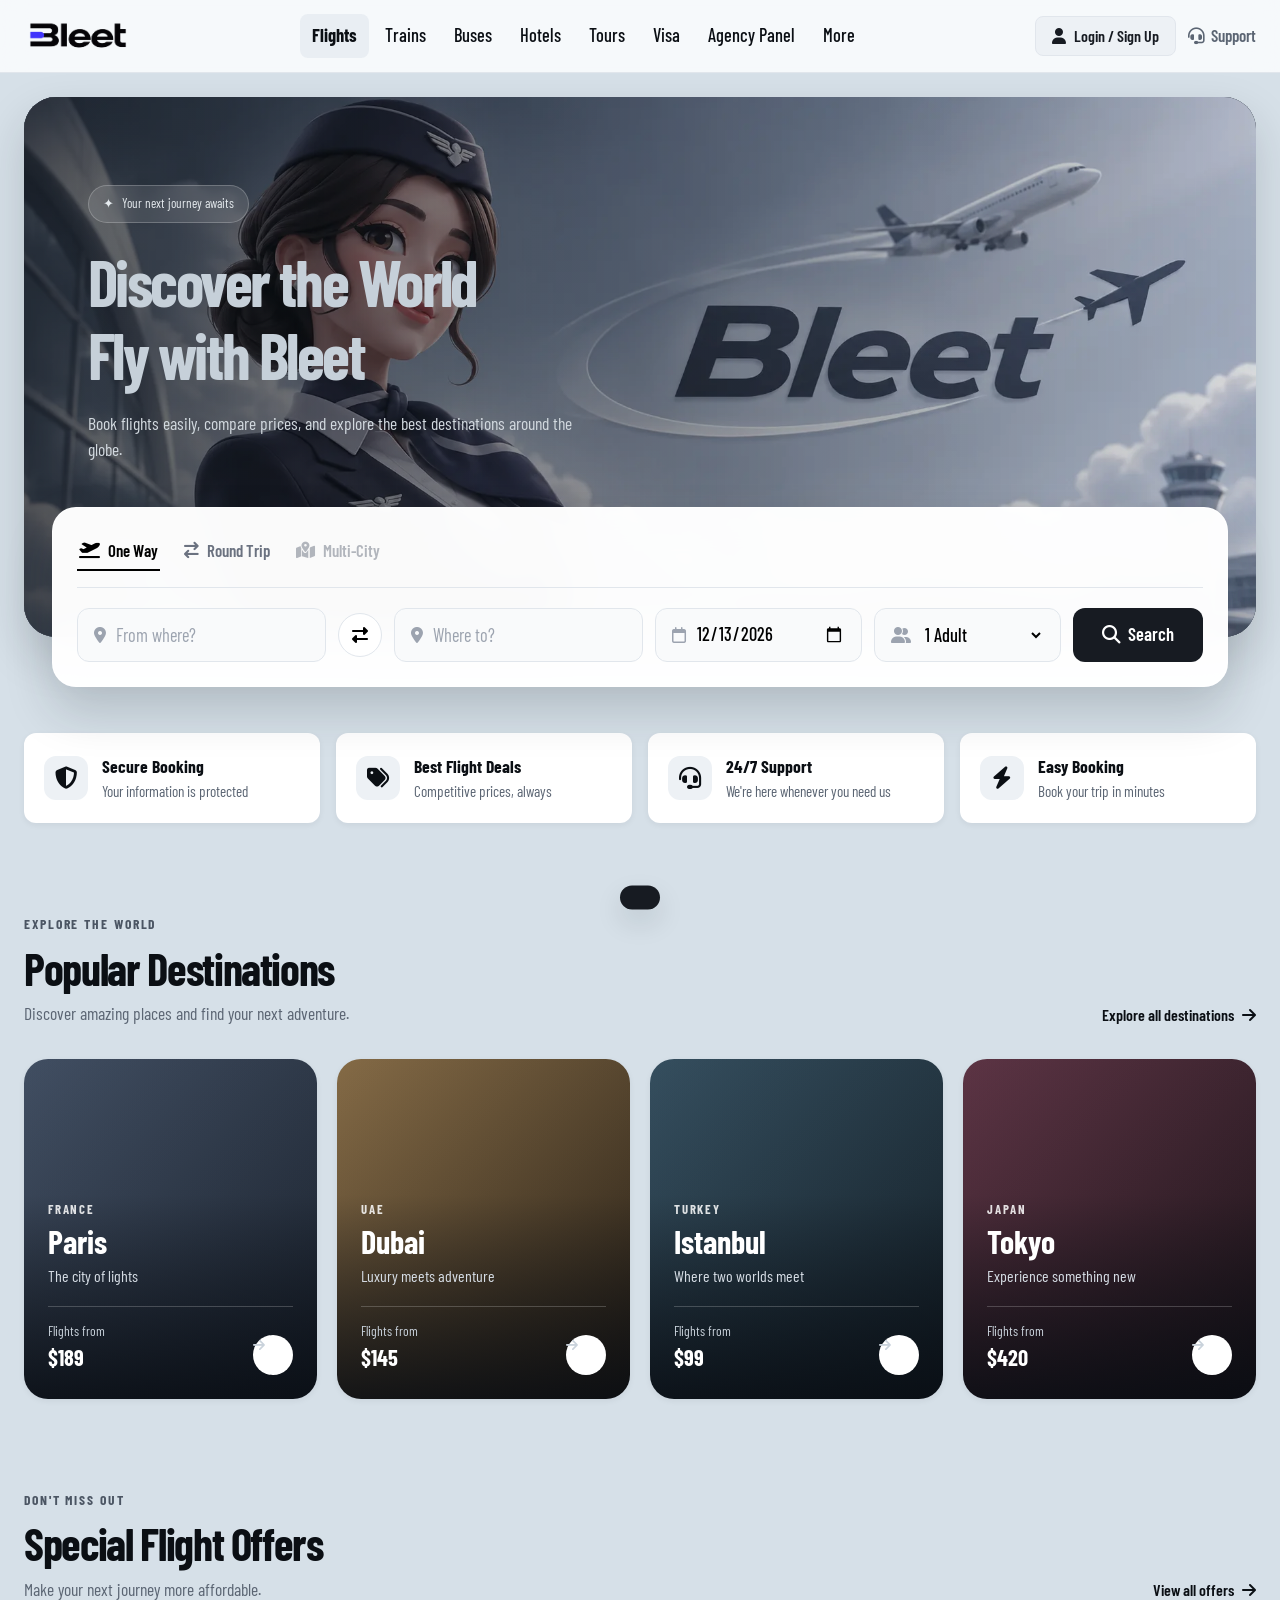
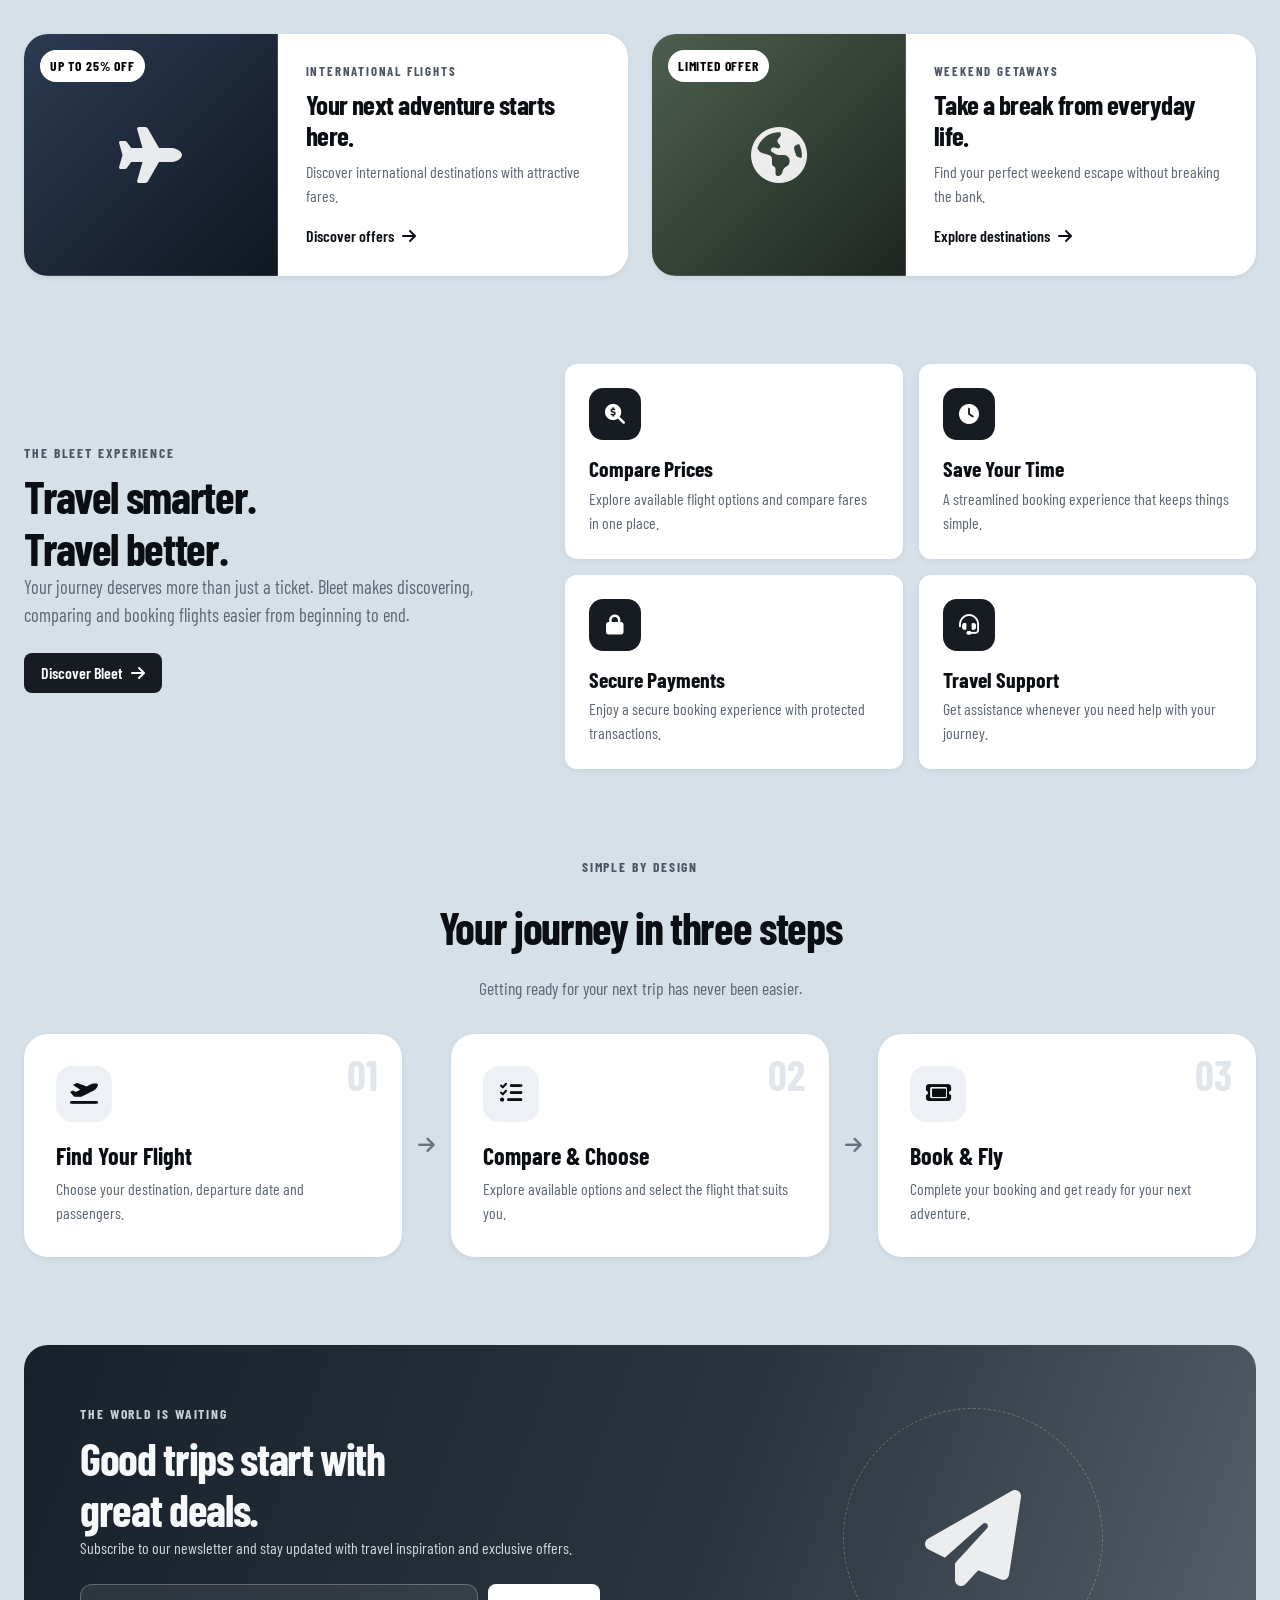
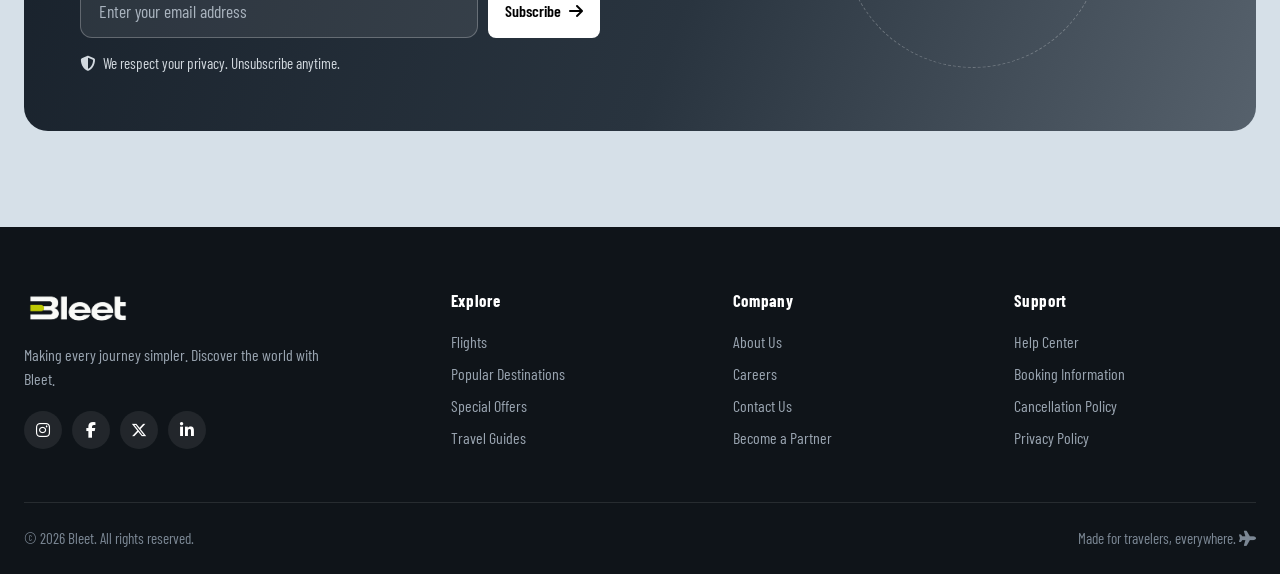
==== commit fad9b9f8: "contents compeletd" ====
--- a/index.html
+++ b/index.html
@@ -3,653 +3,456 @@
 
 <head>
     <meta charset="UTF-8">
-    <meta name="viewport" content="width=device-width, initial-scale=1.0">
-    <title>Bleet Header - Hero Search</title>
-
-    <!-- Google Fonts: Barlow Condensed -->
+    <meta name="viewport" content="width=device-width, initial-scale=1">
+    <title>Bleet · Book Flights &amp; Compare Prices</title>
+    <meta name="description"
+        content="Book flights easily, compare prices and explore the best destinations with Bleet.">
+    <link rel="icon" href="assets/images/logo.webp" type="image/webp">
+
     <link rel="preconnect" href="https://fonts.googleapis.com">
     <link rel="preconnect" href="https://fonts.gstatic.com" crossorigin>
-    <link href="https://fonts.googleapis.com/css2?family=Barlow+Condensed:wght@400;500;600;700&display=swap"
-        rel="stylesheet">
-
-    <!-- Font Awesome Icons -->
+    <link rel="preload" href="assets/images/hero-banner.webp" as="image" fetchpriority="high">
+    <link rel="stylesheet"
+        href="https://fonts.googleapis.com/css2?family=Barlow+Condensed:wght@400;500;600;700&display=swap">
     <link rel="stylesheet" href="https://cdnjs.cloudflare.com/ajax/libs/font-awesome/6.5.1/css/all.min.css">
 
-    <!-- CSS Files -->
-    <link rel="stylesheet" href="/assets/style/global.css">
-    <link rel="stylesheet" href="/assets/style/heading.css">
-    <link rel="stylesheet" href="/assets/style/hero-search.css">
-    <link rel="stylesheet" href="/assets/style/header-animations.css">
-    <link rel="stylesheet" href="/assets/style/hero-animations.css">
-    <link rel="stylesheet" href="/assets/style/home-sections.css">
+    <link rel="stylesheet" href="assets/style/global.css">
+    <link rel="stylesheet" href="assets/style/heading.css">
+    <link rel="stylesheet" href="assets/style/hero-search.css">
+    <link rel="stylesheet" href="assets/style/hero-animations.css">
+    <link rel="stylesheet" href="assets/style/home-sections.css">
+    <link rel="stylesheet" href="assets/style/footer.css">
 </head>
 
 <body>
 
-    <!-- ==========================================
-         TOP NAVIGATION BAR
-         ========================================== -->
-    <header class="top-header">
-        <div class="container-fluid px-4 d-flex align-items-center justify-content-between"
-            style="height: 72px; max-width: 1400px; margin: 0 auto;">
-
-            <!-- Logo -->
-            <a href="#" class="brand-logo d-flex align-items-center text-decoration-none">
-                <img src="/assets/images/black-logo.webp" alt="Bleet Logo" style="height: 36px; width: auto;">
+    <a class="sr-only" href="#main">Skip to content</a>
+
+    <!-- HEADER -->
+    <header class="site-header">
+        <div class="header-inner">
+            <a href="index.html" class="brand" aria-label="Bleet home">
+                <img src="assets/images/black-logo.webp" alt="Bleet" height="36">
             </a>
 
-            <!-- Main Navigation Links (Desktop) -->
-            <nav class="d-none d-lg-flex align-items-center gap-2">
-                <a href="#" class="nav-link active">
-                    <span class="nav-icon"><i class="fa-solid fa-plane"></i></span> Flights
-                    <i class="fa-solid fa-chevron-down ms-1" style="font-size: 0.7rem; margin-left: 4px;"></i>
-                </a>
-                <a href="#" class="nav-link">
-                    <span class="nav-icon"><i class="fa-solid fa-train"></i></span> Trains
-                </a>
-                <a href="#" class="nav-link">
-                    <span class="nav-icon"><i class="fa-solid fa-bus"></i></span> Buses
-                </a>
-                <a href="#" class="nav-link">
-                    <span class="nav-icon"><i class="fa-solid fa-hotel"></i></span> Hotels
-                    <i class="fa-solid fa-chevron-down ms-1" style="font-size: 0.7rem; margin-left: 4px;"></i>
-                </a>
-                <a href="#" class="nav-link">
-                    <span class="nav-icon"><i class="fa-solid fa-map-location-dot"></i></span> Tours
-                </a>
-                <a href="#" class="nav-link">
-                    <span class="nav-icon"><i class="fa-solid fa-passport"></i></span> Visa
-                </a>
-                <a href="#" class="nav-link">
-                    <span class="nav-icon"><i class="fa-solid fa-briefcase"></i></span> Agency Panel
-                </a>
-                <a href="#" class="nav-link">
-                    <span class="nav-icon"><i class="fa-solid fa-ellipsis"></i></span> More
-                    <i class="fa-solid fa-chevron-down ms-1" style="font-size: 0.7rem; margin-left: 4px;"></i>
+            <nav class="main-nav" id="mainNav" aria-label="Primary">
+                <a href="index.html" class="nav-link is-active" aria-current="page">
+                    <i class="fa-solid fa-plane" aria-hidden="true"></i>Flights
+                </a>
+                <a href="page.html?p=trains" class="nav-link">
+                    <i class="fa-solid fa-train" aria-hidden="true"></i>Trains
+                </a>
+                <a href="page.html?p=buses" class="nav-link">
+                    <i class="fa-solid fa-bus" aria-hidden="true"></i>Buses
+                </a>
+                <a href="page.html?p=hotels" class="nav-link">
+                    <i class="fa-solid fa-hotel" aria-hidden="true"></i>Hotels
+                </a>
+                <a href="page.html?p=tours" class="nav-link">
+                    <i class="fa-solid fa-map-location-dot" aria-hidden="true"></i>Tours
+                </a>
+                <a href="page.html?p=visa" class="nav-link">
+                    <i class="fa-solid fa-passport" aria-hidden="true"></i>Visa
+                </a>
+                <a href="page.html?p=agency-panel" class="nav-link">
+                    <i class="fa-solid fa-briefcase" aria-hidden="true"></i>Agency Panel
+                </a>
+                <a href="page.html?p=more" class="nav-link">
+                    <i class="fa-solid fa-ellipsis" aria-hidden="true"></i>More
                 </a>
             </nav>
 
-            <!-- Right Side Actions (Login & Support) -->
-            <div class="d-flex align-items-center gap-4 ms-auto ms-lg-0">
-                <button class="btn-outline d-flex align-items-center gap-2">
-                    <i class="fa-solid fa-user"></i> Login / Sign Up
+            <div class="header-actions">
+                <a href="page.html?p=login" class="btn btn-ghost">
+                    <i class="fa-solid fa-user" aria-hidden="true"></i><span>Login / Sign Up</span>
+                </a>
+                <a href="page.html?p=support" class="icon-link">
+                    <i class="fa-solid fa-headset" aria-hidden="true"></i><span>Support</span>
+                </a>
+                <button class="menu-toggle" type="button" aria-expanded="false" aria-controls="mainNav"
+                    aria-label="Open menu">
+                    <span></span><span></span><span></span>
                 </button>
-                <div class="d-none d-sm-flex align-items-center">
-                    <a href="#" class="icon-link" title="Support">
-                        <i class="fa-solid fa-headset"></i> Support
-                    </a>
-                </div>
-            </div>
-
+            </div>
         </div>
     </header>
 
-    <!-- ==========================================
-         MAIN CONTENT AREA
-         ========================================== -->
-    <main class="container-fluid px-4 py-4" style="max-width: 1400px; margin: 0 auto;">
-
-        <!-- Hero Section -->
+    <main id="main">
+
+        <!-- HERO -->
         <section class="hero" aria-labelledby="hero-title">
-
-            <!-- Background Image & Overlay -->
-            <img class="hero-image" src="/assets/images/hero-banner.webp" alt="Airplane wing above the clouds"
-                fetchpriority="high" loading="eager" decoding="async">
-
-            <!-- Hero Text Content -->
+            <img class="hero-image" src="assets/images/hero-banner.webp" alt="" fetchpriority="high" decoding="async">
+
             <div class="hero-content">
-                <div class="eyebrow">
-                    <span aria-hidden="true">✦</span>
-                    <span data-i18n="badge">Your Next Journey Awaits</span>
-                </div>
+                <p class="eyebrow"><span aria-hidden="true">✦</span> Your next journey awaits</p>
                 <h1 id="hero-title">
-                    <span data-i18n="hero_title_1">Discover the World</span>
-                    <span data-i18n="hero_title_2">Fly with Bleet</span>
+                    <span>Discover the World</span>
+                    <span>Fly with Bleet</span>
                 </h1>
-                <p data-i18n="hero_subtitle">Book flights easily, compare prices, and explore the best destinations
-                    around the globe.</p>
-            </div>
-
-            <!-- ==========================================
-                 SEARCH PANEL (Overlapping Hero)
-                 ========================================== -->
-            <div class="search-panel" aria-label="Flight search">
-
-                <!-- Trip Type Options -->
-                <div class="flight-options" role="group" aria-label="Trip type">
-                    <button class="active" type="button">
-                        <i class="fa-solid fa-plane-departure"></i>
-                        <span data-i18n="one_way">One Way</span>
+                <p class="hero-subtitle">Book flights easily, compare prices, and explore the best destinations around
+                    the globe.</p>
+            </div>
+
+            <!-- SEARCH PANEL -->
+            <form class="search-panel" id="flightSearchForm" novalidate aria-label="Flight search">
+
+                <div class="trip-types" role="group" aria-label="Trip type">
+                    <button class="trip-type" type="button" data-trip="oneway" aria-pressed="true">
+                        <i class="fa-solid fa-plane-departure" aria-hidden="true"></i>One Way
                     </button>
-                    <button type="button">
-                        <i class="fa-solid fa-arrow-right-arrow-left"></i>
-                        <span data-i18n="round_trip">Round Trip</span>
+                    <button class="trip-type" type="button" data-trip="roundtrip" aria-pressed="false">
+                        <i class="fa-solid fa-arrow-right-arrow-left" aria-hidden="true"></i>Round Trip
                     </button>
-                    <button type="button">
-                        <i class="fa-solid fa-map-location-dot"></i>
-                        <span data-i18n="multi_city">Multi-City</span>
+                    <button class="trip-type" type="button" data-trip="multicity" aria-pressed="false"
+                        aria-disabled="true" title="Coming soon">
+                        <i class="fa-solid fa-map-location-dot" aria-hidden="true"></i>Multi-City
                     </button>
                 </div>
 
-                <!-- Flight Search Form -->
-                <form class="search-row" id="flightSearchForm">
-
-                    <!-- From Field -->
-                    <div class="search-field">
-                        <div class="input-wrapper">
-                            <i class="fa-solid fa-location-dot"></i>
-                            <input id="fromCity" type="text" placeholder="From where?"
-                                data-i18n-placeholder="from_placeholder" autocomplete="off" required>
+                <div class="search-form">
+                    <div class="field field-from">
+                        <label class="sr-only" for="fromCity">From</label>
+                        <div class="input-wrap">
+                            <i class="fa-solid fa-location-dot" aria-hidden="true"></i>
+                            <input id="fromCity" name="from" type="text" placeholder="From where?" autocomplete="off"
+                                list="cityList" required>
                         </div>
-                    </div>
-
-                    <!-- Swap Button -->
+                        <span class="field-error" aria-live="polite"></span>
+                    </div>
+
                     <button class="swap-btn" id="swapCities" type="button" aria-label="Swap departure and destination">
-                        <i class="fa-solid fa-right-left"></i>
+                        <i class="fa-solid fa-right-left" aria-hidden="true"></i>
                     </button>
 
-                    <!-- To Field -->
-                    <div class="search-field">
-                        <div class="input-wrapper">
-                            <i class="fa-solid fa-location-dot"></i>
-                            <input id="toCity" type="text" placeholder="Where to?"
-                                data-i18n-placeholder="to_placeholder" autocomplete="off" required>
+                    <div class="field field-to">
+                        <label class="sr-only" for="toCity">To</label>
+                        <div class="input-wrap">
+                            <i class="fa-solid fa-location-dot" aria-hidden="true"></i>
+                            <input id="toCity" name="to" type="text" placeholder="Where to?" autocomplete="off"
+                                list="cityList" required>
                         </div>
-                    </div>
-
-                    <!-- Departure Date Field -->
-                    <div class="search-field">
-                        <div class="input-wrapper date-control">
-                            <i class="fa-regular fa-calendar"></i>
-                            <input id="departureDate" type="date" value="2026-12-10" required
-                                aria-label="Departure date">
+                        <span class="field-error" aria-live="polite"></span>
+                    </div>
+
+                    <div class="field field-date">
+                        <label class="sr-only" for="departureDate">Departure date</label>
+                        <div class="input-wrap">
+                            <i class="fa-regular fa-calendar" aria-hidden="true"></i>
+                            <input id="departureDate" name="date" type="date" required>
                         </div>
-                    </div>
-
-                    <!-- Passengers Field -->
-                    <div class="search-field">
-                        <div class="input-wrapper">
-                            <i class="fa-solid fa-user-group"></i>
-                            <select id="passengerCount">
-                                <option value="1" data-i18n="passenger_1">1 Adult</option>
-                                <option value="2" data-i18n="passenger_2">2 Adults</option>
-                                <option value="3" data-i18n="passenger_3">3 Adults</option>
+                        <span class="field-error" aria-live="polite"></span>
+                    </div>
+
+                    <div class="field field-pax">
+                        <label class="sr-only" for="passengerCount">Passengers</label>
+                        <div class="input-wrap">
+                            <i class="fa-solid fa-user-group" aria-hidden="true"></i>
+                            <select id="passengerCount" name="passengers">
+                                <option value="1">1 Adult</option>
+                                <option value="2">2 Adults</option>
+                                <option value="3">3 Adults</option>
                             </select>
                         </div>
                     </div>
 
-                    <!-- Submit Button -->
-                    <button class="search-btn" type="submit">
-                        <i class="fa-solid fa-magnifying-glass"></i>
-                        <span data-i18n="search_flights">Search</span>
+                    <button class="btn btn-primary btn-lg field-search" type="submit">
+                        <i class="fa-solid fa-magnifying-glass" aria-hidden="true"></i>Search
                     </button>
-
-                </form>
-            </div>
-        </section>
-
-
-
-        <!-- ==========================================
-     HOME PAGE CONTENT
-     Sections below the hero search panel
-     ========================================== -->
+                </div>
+
+                <datalist id="cityList">
+                    <option value="Paris"></option>
+                    <option value="Dubai"></option>
+                    <option value="Istanbul"></option>
+                    <option value="Tokyo"></option>
+                    <option value="London"></option>
+                    <option value="New York"></option>
+                    <option value="Rome"></option>
+                    <option value="Barcelona"></option>
+                </datalist>
+            </form>
+        </section>
 
         <!-- TRUST BAR -->
-        <section class="home-trust">
-            <div class="home-trust-item">
-                <i class="fa-solid fa-shield-halved"></i>
+        <section class="trust-bar container reveal" aria-label="Why book with Bleet">
+            <div class="trust-item">
+                <i class="fa-solid fa-shield-halved" aria-hidden="true"></i>
+                <div><strong>Secure Booking</strong><span>Your information is protected</span></div>
+            </div>
+            <div class="trust-item">
+                <i class="fa-solid fa-tags" aria-hidden="true"></i>
+                <div><strong>Best Flight Deals</strong><span>Competitive prices, always</span></div>
+            </div>
+            <div class="trust-item">
+                <i class="fa-solid fa-headset" aria-hidden="true"></i>
+                <div><strong>24/7 Support</strong><span>We're here whenever you need us</span></div>
+            </div>
+            <div class="trust-item">
+                <i class="fa-solid fa-bolt" aria-hidden="true"></i>
+                <div><strong>Easy Booking</strong><span>Book your trip in minutes</span></div>
+            </div>
+        </section>
+
+        <!-- POPULAR DESTINATIONS -->
+        <section class="section container" id="destinations" aria-labelledby="destinations-title">
+            <div class="section-heading">
                 <div>
-                    <strong>Secure Booking</strong>
-                    <span>Your information is protected</span>
-                </div>
-            </div>
-
-            <div class="home-trust-item">
-                <i class="fa-solid fa-tags"></i>
+                    <p class="kicker">Explore the world</p>
+                    <h2 id="destinations-title">Popular Destinations</h2>
+                    <p>Discover amazing places and find your next adventure.</p>
+                </div>
+                <a class="text-link" href="page.html?p=guides">
+                    Explore all destinations <i class="fa-solid fa-arrow-right" aria-hidden="true"></i>
+                </a>
+            </div>
+
+            <div class="destination-grid reveal">
+                <a class="destination-card destination-paris" href="results.html?to=Paris">
+                    <span class="destination-country">France</span>
+                    <h3>Paris</h3>
+                    <p class="destination-desc">The city of lights</p>
+                    <div class="destination-bottom">
+                        <div><span>Flights from</span><strong>$189</strong></div>
+                        <span class="destination-cta" aria-hidden="true"><i class="fa-solid fa-arrow-right"></i></span>
+                    </div>
+                </a>
+
+                <a class="destination-card destination-dubai" href="results.html?to=Dubai">
+                    <span class="destination-country">UAE</span>
+                    <h3>Dubai</h3>
+                    <p class="destination-desc">Luxury meets adventure</p>
+                    <div class="destination-bottom">
+                        <div><span>Flights from</span><strong>$145</strong></div>
+                        <span class="destination-cta" aria-hidden="true"><i class="fa-solid fa-arrow-right"></i></span>
+                    </div>
+                </a>
+
+                <a class="destination-card destination-istanbul" href="results.html?to=Istanbul">
+                    <span class="destination-country">Turkey</span>
+                    <h3>Istanbul</h3>
+                    <p class="destination-desc">Where two worlds meet</p>
+                    <div class="destination-bottom">
+                        <div><span>Flights from</span><strong>$99</strong></div>
+                        <span class="destination-cta" aria-hidden="true"><i class="fa-solid fa-arrow-right"></i></span>
+                    </div>
+                </a>
+
+                <a class="destination-card destination-tokyo" href="results.html?to=Tokyo">
+                    <span class="destination-country">Japan</span>
+                    <h3>Tokyo</h3>
+                    <p class="destination-desc">Experience something new</p>
+                    <div class="destination-bottom">
+                        <div><span>Flights from</span><strong>$420</strong></div>
+                        <span class="destination-cta" aria-hidden="true"><i class="fa-solid fa-arrow-right"></i></span>
+                    </div>
+                </a>
+            </div>
+        </section>
+
+        <!-- SPECIAL OFFERS -->
+        <section class="section container" id="offers" aria-labelledby="offers-title">
+            <div class="section-heading">
                 <div>
-                    <strong>Best Flight Deals</strong>
-                    <span>Competitive prices, always</span>
-                </div>
-            </div>
-
-            <div class="home-trust-item">
-                <i class="fa-solid fa-headset"></i>
-                <div>
-                    <strong>24/7 Support</strong>
-                    <span>We're here whenever you need us</span>
-                </div>
-            </div>
-
-            <div class="home-trust-item">
-                <i class="fa-solid fa-bolt"></i>
-                <div>
-                    <strong>Easy Booking</strong>
-                    <span>Book your trip in minutes</span>
-                </div>
-            </div>
-        </section>
-
-
-        <!-- ==========================================
-     POPULAR DESTINATIONS
-     ========================================== -->
-
-        <section class="home-section destinations-section">
-
-            <div class="home-section-heading">
-                <div>
-                    <span class="home-eyebrow">EXPLORE THE WORLD</span>
-                    <h2>Popular Destinations</h2>
-                    <p>Discover amazing places and find your next adventure.</p>
-                </div>
-
-                <a href="#" class="home-text-link">
-                    Explore all destinations
-                    <i class="fa-solid fa-arrow-right"></i>
-                </a>
-            </div>
-
-            <div class="destination-grid">
-
-                <article class="destination-card destination-paris">
-                    <div class="destination-overlay"></div>
-
-                    <div class="destination-content">
-                        <span class="destination-country">FRANCE</span>
-                        <h3>Paris</h3>
-                        <span class="destination-description">The city of lights</span>
-
-                        <div class="destination-bottom">
-                            <div>
-                                <span>Flights from</span>
-                                <strong>$189</strong>
-                            </div>
-
-                            <a href="#" aria-label="Explore flights to Paris">
-                                <i class="fa-solid fa-arrow-up-right-from-square"></i>
-                            </a>
-                        </div>
-                    </div>
-                </article>
-
-                <article class="destination-card destination-dubai">
-                    <div class="destination-overlay"></div>
-
-                    <div class="destination-content">
-                        <span class="destination-country">UAE</span>
-                        <h3>Dubai</h3>
-                        <span class="destination-description">Luxury meets adventure</span>
-
-                        <div class="destination-bottom">
-                            <div>
-                                <span>Flights from</span>
-                                <strong>$145</strong>
-                            </div>
-
-                            <a href="#" aria-label="Explore flights to Dubai">
-                                <i class="fa-solid fa-arrow-up-right-from-square"></i>
-                            </a>
-                        </div>
-                    </div>
-                </article>
-
-                <article class="destination-card destination-istanbul">
-                    <div class="destination-overlay"></div>
-
-                    <div class="destination-content">
-                        <span class="destination-country">TURKEY</span>
-                        <h3>Istanbul</h3>
-                        <span class="destination-description">Where two worlds meet</span>
-
-                        <div class="destination-bottom">
-                            <div>
-                                <span>Flights from</span>
-                                <strong>$99</strong>
-                            </div>
-
-                            <a href="#" aria-label="Explore flights to Istanbul">
-                                <i class="fa-solid fa-arrow-up-right-from-square"></i>
-                            </a>
-                        </div>
-                    </div>
-                </article>
-
-                <article class="destination-card destination-tokyo">
-                    <div class="destination-overlay"></div>
-
-                    <div class="destination-content">
-                        <span class="destination-country">JAPAN</span>
-                        <h3>Tokyo</h3>
-                        <span class="destination-description">Experience something new</span>
-
-                        <div class="destination-bottom">
-                            <div>
-                                <span>Flights from</span>
-                                <strong>$420</strong>
-                            </div>
-
-                            <a href="#" aria-label="Explore flights to Tokyo">
-                                <i class="fa-solid fa-arrow-up-right-from-square"></i>
-                            </a>
-                        </div>
-                    </div>
-                </article>
-
-            </div>
-        </section>
-
-
-        <!-- ==========================================
-     SPECIAL OFFERS
-     ========================================== -->
-
-        <section class="home-section offers-section">
-
-            <div class="home-section-heading">
-                <div>
-                    <span class="home-eyebrow">DON'T MISS OUT</span>
-                    <h2>Special Flight Offers</h2>
+                    <p class="kicker">Don't miss out</p>
+                    <h2 id="offers-title">Special Flight Offers</h2>
                     <p>Make your next journey more affordable.</p>
                 </div>
-
-                <a href="#" class="home-text-link">
-                    View all offers
-                    <i class="fa-solid fa-arrow-right"></i>
-                </a>
-            </div>
-
-            <div class="offers-grid">
-
+                <a class="text-link" href="page.html?p=guides">
+                    View all offers <i class="fa-solid fa-arrow-right" aria-hidden="true"></i>
+                </a>
+            </div>
+
+            <div class="offers-grid reveal">
                 <article class="offer-card">
                     <div class="offer-image offer-image-one">
-                        <span class="offer-discount">UP TO 25% OFF</span>
-                        <i class="fa-solid fa-plane offer-plane"></i>
-                    </div>
-
+                        <span class="offer-discount">Up to 25% off</span>
+                        <i class="fa-solid fa-plane offer-plane" aria-hidden="true"></i>
+                    </div>
                     <div class="offer-body">
-                        <span class="offer-category">INTERNATIONAL FLIGHTS</span>
+                        <span class="offer-category">International flights</span>
                         <h3>Your next adventure starts here.</h3>
                         <p>Discover international destinations with attractive fares.</p>
-
-                        <a href="#" class="offer-link">
-                            Discover offers
-                            <i class="fa-solid fa-arrow-right"></i>
+                        <a class="text-link" href="results.html?deal=international">
+                            Discover offers <i class="fa-solid fa-arrow-right" aria-hidden="true"></i>
                         </a>
                     </div>
                 </article>
 
                 <article class="offer-card">
                     <div class="offer-image offer-image-two">
-                        <span class="offer-discount">LIMITED OFFER</span>
-                        <i class="fa-solid fa-earth-americas offer-plane"></i>
-                    </div>
-
+                        <span class="offer-discount">Limited offer</span>
+                        <i class="fa-solid fa-earth-americas offer-plane" aria-hidden="true"></i>
+                    </div>
                     <div class="offer-body">
-                        <span class="offer-category">WEEKEND GETAWAYS</span>
+                        <span class="offer-category">Weekend getaways</span>
                         <h3>Take a break from everyday life.</h3>
                         <p>Find your perfect weekend escape without breaking the bank.</p>
-
-                        <a href="#" class="offer-link">
-                            Explore destinations
-                            <i class="fa-solid fa-arrow-right"></i>
+                        <a class="text-link" href="results.html?deal=weekend">
+                            Explore destinations <i class="fa-solid fa-arrow-right" aria-hidden="true"></i>
                         </a>
                     </div>
                 </article>
-
-            </div>
-        </section>
-
-
-        <!-- ==========================================
-     WHY CHOOSE BLEET
-     ========================================== -->
-
-        <section class="home-section benefits-section">
-
-            <div class="benefits-intro">
-                <span class="home-eyebrow">THE BLEET EXPERIENCE</span>
-
-                <h2>Travel smarter.<br>Travel better.</h2>
-
-                <p>
-                    Your journey deserves more than just a ticket.
-                    Bleet makes discovering, comparing and booking
-                    flights easier from beginning to end.
-                </p>
-
-                <a href="#" class="home-primary-link">
-                    Discover Bleet
-                    <i class="fa-solid fa-arrow-right"></i>
-                </a>
-            </div>
-
-            <div class="benefits-grid">
-
-                <article class="benefit-card">
-                    <div class="benefit-icon">
-                        <i class="fa-solid fa-magnifying-glass-dollar"></i>
-                    </div>
-
-                    <h3>Compare Prices</h3>
-                    <p>Explore available flight options and compare fares in one place.</p>
-                </article>
-
-                <article class="benefit-card">
-                    <div class="benefit-icon">
-                        <i class="fa-solid fa-clock"></i>
-                    </div>
-
-                    <h3>Save Your Time</h3>
-                    <p>A streamlined booking experience that keeps things simple.</p>
-                </article>
-
-                <article class="benefit-card">
-                    <div class="benefit-icon">
-                        <i class="fa-solid fa-lock"></i>
-                    </div>
-
-                    <h3>Secure Payments</h3>
-                    <p>Enjoy a secure booking experience with protected transactions.</p>
-                </article>
-
-                <article class="benefit-card">
-                    <div class="benefit-icon">
-                        <i class="fa-solid fa-headset"></i>
-                    </div>
-
-                    <h3>Travel Support</h3>
-                    <p>Get assistance whenever you need help with your journey.</p>
-                </article>
-
-            </div>
-        </section>
-
-
-        <!-- ==========================================
-     HOW IT WORKS
-     ========================================== -->
-
-        <section class="home-section steps-section">
-
-            <div class="home-section-heading centered-heading">
-                <div>
-                    <span class="home-eyebrow">SIMPLE BY DESIGN</span>
-                    <h2>Your journey in three steps</h2>
-                    <p>Getting ready for your next trip has never been easier.</p>
-                </div>
-            </div>
-
-            <div class="steps-grid">
-
+            </div>
+        </section>
+
+        <!-- BENEFITS -->
+        <section class="section container" aria-labelledby="benefits-title">
+            <div class="benefits-layout reveal">
+                <div class="benefits-intro">
+                    <p class="kicker">The Bleet experience</p>
+                    <h2 id="benefits-title">Travel smarter.<br>Travel better.</h2>
+                    <p>Your journey deserves more than just a ticket. Bleet makes discovering, comparing and booking
+                        flights easier from beginning to end.</p>
+                    <a class="btn btn-primary" href="page.html?p=about">
+                        Discover Bleet <i class="fa-solid fa-arrow-right" aria-hidden="true"></i>
+                    </a>
+                </div>
+
+                <div class="benefits-cards">
+                    <article class="benefit-card">
+                        <div class="benefit-icon"><i class="fa-solid fa-magnifying-glass-dollar" aria-hidden="true"></i>
+                        </div>
+                        <h3>Compare Prices</h3>
+                        <p>Explore available flight options and compare fares in one place.</p>
+                    </article>
+                    <article class="benefit-card">
+                        <div class="benefit-icon"><i class="fa-solid fa-clock" aria-hidden="true"></i></div>
+                        <h3>Save Your Time</h3>
+                        <p>A streamlined booking experience that keeps things simple.</p>
+                    </article>
+                    <article class="benefit-card">
+                        <div class="benefit-icon"><i class="fa-solid fa-lock" aria-hidden="true"></i></div>
+                        <h3>Secure Payments</h3>
+                        <p>Enjoy a secure booking experience with protected transactions.</p>
+                    </article>
+                    <article class="benefit-card">
+                        <div class="benefit-icon"><i class="fa-solid fa-headset" aria-hidden="true"></i></div>
+                        <h3>Travel Support</h3>
+                        <p>Get assistance whenever you need help with your journey.</p>
+                    </article>
+                </div>
+            </div>
+        </section>
+
+        <!-- HOW IT WORKS -->
+        <section class="section container" aria-labelledby="steps-title">
+            <div class="section-heading is-centered">
+                <p class="kicker">Simple by design</p>
+                <h2 id="steps-title">Your journey in three steps</h2>
+                <p>Getting ready for your next trip has never been easier.</p>
+            </div>
+
+            <div class="steps-grid reveal">
                 <article class="step-card">
-                    <span class="step-number">01</span>
-
-                    <div class="step-icon">
-                        <i class="fa-solid fa-plane-departure"></i>
-                    </div>
-
+                    <span class="step-number" aria-hidden="true">01</span>
+                    <div class="step-icon"><i class="fa-solid fa-plane-departure" aria-hidden="true"></i></div>
                     <h3>Find Your Flight</h3>
                     <p>Choose your destination, departure date and passengers.</p>
                 </article>
 
-                <div class="step-connector">
-                    <i class="fa-solid fa-arrow-right"></i>
-                </div>
+                <div class="step-connector" aria-hidden="true"><i class="fa-solid fa-arrow-right"></i></div>
 
                 <article class="step-card">
-                    <span class="step-number">02</span>
-
-                    <div class="step-icon">
-                        <i class="fa-solid fa-list-check"></i>
-                    </div>
-
-                    <h3>Compare & Choose</h3>
+                    <span class="step-number" aria-hidden="true">02</span>
+                    <div class="step-icon"><i class="fa-solid fa-list-check" aria-hidden="true"></i></div>
+                    <h3>Compare &amp; Choose</h3>
                     <p>Explore available options and select the flight that suits you.</p>
                 </article>
 
-                <div class="step-connector">
-                    <i class="fa-solid fa-arrow-right"></i>
-                </div>
+                <div class="step-connector" aria-hidden="true"><i class="fa-solid fa-arrow-right"></i></div>
 
                 <article class="step-card">
-                    <span class="step-number">03</span>
-
-                    <div class="step-icon">
-                        <i class="fa-solid fa-ticket"></i>
-                    </div>
-
-                    <h3>Book & Fly</h3>
+                    <span class="step-number" aria-hidden="true">03</span>
+                    <div class="step-icon"><i class="fa-solid fa-ticket" aria-hidden="true"></i></div>
+                    <h3>Book &amp; Fly</h3>
                     <p>Complete your booking and get ready for your next adventure.</p>
                 </article>
-
-            </div>
-        </section>
-
-
-        <!-- ==========================================
-     NEWSLETTER
-     ========================================== -->
-
-        <section class="home-newsletter">
-
-            <div class="newsletter-content">
-                <span class="home-eyebrow">THE WORLD IS WAITING</span>
-
-                <h2>Good trips start with<br>great deals.</h2>
-
-                <p>
-                    Subscribe to our newsletter and stay updated
-                    with travel inspiration and exclusive offers.
-                </p>
-
-                <form class="newsletter-form" id="newsletterForm">
-                    <label for="newsletterEmail" class="sr-only">
-                        Your email address
-                    </label>
-
-                    <input type="email" id="newsletterEmail" placeholder="Enter your email address" autocomplete="email"
-                        required>
-
-                    <button type="submit">
-                        Subscribe
-                        <i class="fa-solid fa-arrow-right"></i>
-                    </button>
-                </form>
-
-                <span class="newsletter-note">
-                    <i class="fa-solid fa-shield-halved"></i>
-                    We respect your privacy. Unsubscribe anytime.
-                </span>
-            </div>
-
-            <div class="newsletter-decoration" aria-hidden="true">
-                <i class="fa-solid fa-paper-plane"></i>
-                <div class="newsletter-orbit"></div>
-            </div>
-
-        </section>
-
-
-        <!-- ==========================================
-     FOOTER
-     ========================================== -->
-
-        <footer class="home-footer">
-
-            <div class="footer-main">
-
+            </div>
+        </section>
+
+        <!-- NEWSLETTER -->
+        <section class="section container" aria-labelledby="newsletter-title">
+            <div class="newsletter reveal">
+                <div class="newsletter-content">
+                    <p class="kicker">The world is waiting</p>
+                    <h2 id="newsletter-title">Good trips start with<br>great deals.</h2>
+                    <p>Subscribe to our newsletter and stay updated with travel inspiration and exclusive offers.</p>
+
+                    <form class="newsletter-form" id="newsletterForm" novalidate>
+                        <label for="newsletterEmail" class="sr-only">Your email address</label>
+                        <input type="email" id="newsletterEmail" name="email" placeholder="Enter your email address"
+                            autocomplete="email" required>
+                        <button class="btn" type="submit">Subscribe <i class="fa-solid fa-arrow-right"
+                                aria-hidden="true"></i></button>
+                    </form>
+
+                    <p class="newsletter-note">
+                        <i class="fa-solid fa-shield-halved" aria-hidden="true"></i>
+                        We respect your privacy. Unsubscribe anytime.
+                    </p>
+                </div>
+
+                <div class="newsletter-decoration" aria-hidden="true">
+                    <i class="fa-solid fa-paper-plane"></i>
+                    <span class="newsletter-orbit"></span>
+                </div>
+            </div>
+        </section>
+
+    </main>
+
+    <!-- FOOTER -->
+    <footer class="site-footer">
+        <div class="container">
+            <div class="footer-grid">
                 <div class="footer-brand">
-                    <a href="#" class="footer-logo">
-                        <img src="/assets/images/black-logo.webp" alt="Bleet" loading="lazy">
+                    <a href="index.html" aria-label="Bleet home">
+                        <img src="assets/images/black-logo.webp" alt="Bleet" height="36">
                     </a>
-
-                    <p>
-                        Making every journey simpler.
-                        Discover the world with Bleet.
-                    </p>
-
+                    <p>Making every journey simpler. Discover the world with Bleet.</p>
                     <div class="footer-socials">
-                        <a href="#" aria-label="Instagram">
-                            <i class="fa-brands fa-instagram"></i>
-                        </a>
-
-                        <a href="#" aria-label="Facebook">
-                            <i class="fa-brands fa-facebook-f"></i>
-                        </a>
-
-                        <a href="#" aria-label="X">
-                            <i class="fa-brands fa-x-twitter"></i>
-                        </a>
-
-                        <a href="#" aria-label="LinkedIn">
-                            <i class="fa-brands fa-linkedin-in"></i>
-                        </a>
-                    </div>
-                </div>
-
-                <div class="footer-column">
+                        <a href="#" aria-label="Instagram"><i class="fa-brands fa-instagram" aria-hidden="true"></i></a>
+                        <a href="#" aria-label="Facebook"><i class="fa-brands fa-facebook-f" aria-hidden="true"></i></a>
+                        <a href="#" aria-label="X"><i class="fa-brands fa-x-twitter" aria-hidden="true"></i></a>
+                        <a href="#" aria-label="LinkedIn"><i class="fa-brands fa-linkedin-in"
+                                aria-hidden="true"></i></a>
+                    </div>
+                </div>
+
+                <nav class="footer-col" aria-label="Explore">
                     <h4>Explore</h4>
-                    <a href="#">Flights</a>
-                    <a href="#">Popular Destinations</a>
-                    <a href="#">Special Offers</a>
-                    <a href="#">Travel Guides</a>
-                </div>
-
-                <div class="footer-column">
+                    <a href="index.html">Flights</a>
+                    <a href="index.html#destinations">Popular Destinations</a>
+                    <a href="index.html#offers">Special Offers</a>
+                    <a href="page.html?p=guides">Travel Guides</a>
+                </nav>
+
+                <nav class="footer-col" aria-label="Company">
                     <h4>Company</h4>
-                    <a href="#">About Us</a>
-                    <a href="#">Careers</a>
-                    <a href="#">Contact Us</a>
-                    <a href="#">Become a Partner</a>
-                </div>
-
-                <div class="footer-column">
+                    <a href="page.html?p=about">About Us</a>
+                    <a href="page.html?p=careers">Careers</a>
+                    <a href="page.html?p=contact">Contact Us</a>
+                    <a href="page.html?p=partner">Become a Partner</a>
+                </nav>
+
+                <nav class="footer-col" aria-label="Support">
                     <h4>Support</h4>
-                    <a href="#">Help Center</a>
-                    <a href="#">Booking Information</a>
-                    <a href="#">Cancellation Policy</a>
-                    <a href="#">Privacy Policy</a>
-                </div>
-
+                    <a href="page.html?p=help">Help Center</a>
+                    <a href="page.html?p=booking-info">Booking Information</a>
+                    <a href="page.html?p=cancellation">Cancellation Policy</a>
+                    <a href="page.html?p=privacy">Privacy Policy</a>
+                </nav>
             </div>
 
             <div class="footer-bottom">
                 <span>&copy; 2026 Bleet. All rights reserved.</span>
-
-                <span>
-                    Made for travelers, everywhere.
-                    <i class="fa-solid fa-plane"></i>
-                </span>
-            </div>
-
-        </footer>
-
-
-    </main>
-
-    <!-- JavaScript -->
-    <script src="/assets/logic/index.js"></script>
+                <span>Made for travelers, everywhere. <i class="fa-solid fa-plane" aria-hidden="true"></i></span>
+            </div>
+        </div>
+    </footer>
+
+    <script src="assets/logic/common.js" defer></script>
+    <script src="assets/logic/index.js" defer></script>
 </body>
 
 </html>
--- a/assets/style/global.css
+++ b/assets/style/global.css
@@ -1,53 +1,278 @@
-/* Reset & Base Settings */
-* {
+/* =========================================
+   BLEET — GLOBAL
+   Tokens, reset, base type, buttons, utilities
+   ========================================= */
+
+:root {
+  --color-bg: #d6e0e8;
+  --color-surface: #ffffff;
+  --color-text: #0b0f14;
+  --color-muted: #5b6573;
+  --color-border: #e1e6ec;
+  --color-ink: #171b22;
+  --color-ink-hover: #2b313b;
+  --color-danger: #b42318;
+
+  --radius-sm: 8px;
+  --radius-md: 12px;
+  --radius-lg: 24px;
+
+  --shadow-sm: 0 2px 6px rgba(16, 22, 30, 0.06);
+  --shadow-md: 0 12px 28px rgba(16, 22, 30, 0.12);
+
+  --ease-out: cubic-bezier(0.16, 1, 0.3, 1);
+  --ease-spring: cubic-bezier(0.34, 1.56, 0.64, 1);
+
+  --font: "Barlow Condensed", system-ui, sans-serif;
+  --container: 1400px;
+  --header-h: 72px;
+}
+
+/* Reset */
+*,
+*::before,
+*::after {
+  box-sizing: border-box;
   margin: 0;
   padding: 0;
-  box-sizing: border-box;
-}
-
-html, body {
-  height: 100%;
-  width: 100%;
+}
+
+html {
+  -webkit-text-size-adjust: 100%;
+  scroll-behavior: smooth;
 }
 
 body {
-  /* Ice Gray background */
-  background-color: #d6e0e8; 
-  
-  /* Font Family & Global Colors */
-  font-family: 'Barlow Condensed', sans-serif;
-  color: #000000; /* Enforced black font color */
-  
-  display: flex;
-  flex-direction: column;
-}
-
-/* Base Main Content Styling */
-.content {
-  display: flex;
+  min-height: 100vh;
+  background: var(--color-bg);
+  color: var(--color-text);
+  font-family: var(--font);
+  line-height: 1.5;
+  -webkit-font-smoothing: antialiased;
+}
+
+img,
+svg {
+  display: block;
+  max-width: 100%;
+  height: auto;
+}
+
+button,
+input,
+select,
+textarea {
+  font: inherit;
+  color: inherit;
+}
+
+button {
+  background: none;
+  border: 0;
+  cursor: pointer;
+}
+
+a {
+  color: inherit;
+}
+
+h1,
+h2,
+h3,
+h4 {
+  line-height: 1.15;
+}
+
+:focus-visible {
+  outline: 3px solid #000;
+  outline-offset: 2px;
+}
+
+/* Layout & type helpers */
+.container {
+  width: min(100% - 48px, var(--container));
+  margin-inline: auto;
+}
+
+.kicker {
+  display: inline-block;
+  margin-bottom: 8px;
+  font-size: 0.85rem;
+  font-weight: 700;
+  letter-spacing: 0.14em;
+  text-transform: uppercase;
+  color: #4b5563;
+}
+
+.muted {
+  color: var(--color-muted);
+}
+
+.sr-only {
+  position: absolute;
+  width: 1px;
+  height: 1px;
+  padding: 0;
+  margin: -1px;
+  overflow: hidden;
+  clip: rect(0, 0, 0, 0);
+  white-space: nowrap;
+  border: 0;
+}
+
+.skip-link:focus {
+  position: fixed;
+  top: 8px;
+  left: 8px;
+  z-index: 3000;
+  width: auto;
+  height: auto;
+  clip: auto;
+}
+
+/* Shared keyframes */
+@keyframes rise {
+  from {
+    opacity: 0;
+    transform: translateY(18px);
+  }
+  to {
+    opacity: 1;
+    transform: none;
+  }
+}
+
+/* Scroll reveal: only hidden when JS is running (common.js adds .js) */
+.js .reveal {
+  opacity: 0;
+  transform: translateY(24px);
+  transition:
+    opacity 0.7s var(--ease-out),
+    transform 0.7s var(--ease-out);
+}
+
+.js .reveal.is-visible {
+  opacity: 1;
+  transform: none;
+}
+
+/* Buttons */
+.btn {
+  position: relative;
+  isolation: isolate;
+  overflow: hidden;
+  display: inline-flex;
   align-items: center;
   justify-content: center;
-  flex: 1;
-  padding: 4rem 2rem;
-}
-
-.hero-section {
-  text-align: center;
-  background: #ffffff;
-  padding: 4rem;
-  border-radius: 24px;
-  box-shadow: 0 4px 20px rgba(0, 0, 0, 0.05);
-  max-width: 800px;
+  gap: 8px;
+  height: 40px;
+  padding: 0 16px;
+  border: 1px solid transparent;
+  border-radius: var(--radius-sm);
+  font-size: 1rem;
+  font-weight: 600;
+  text-decoration: none;
+  white-space: nowrap;
+  transition:
+    transform 0.25s var(--ease-out),
+    box-shadow 0.25s var(--ease-out),
+    background-color 0.2s ease;
+}
+
+/* Light sheen that sweeps across on hover */
+.btn::before {
+  content: "";
+  position: absolute;
+  inset: 0;
+  z-index: -1;
+  background: linear-gradient(
+    120deg,
+    transparent,
+    rgba(255, 255, 255, 0.3),
+    transparent
+  );
+  transform: translateX(-120%);
+  transition: transform 0.6s var(--ease-out);
+}
+
+.btn:hover::before {
+  transform: translateX(120%);
+}
+
+.btn:hover {
+  transform: translateY(-2px);
+  box-shadow: var(--shadow-md);
+}
+
+.btn:active {
+  transform: translateY(0) scale(0.98);
+  box-shadow: var(--shadow-sm);
+}
+
+.btn-primary {
+  background: var(--color-ink);
+  color: #fff;
+}
+
+.btn-primary:hover {
+  background: var(--color-ink-hover);
+}
+
+.btn-ghost {
+  background: #edf1f5;
+  border-color: var(--color-border);
+  color: var(--color-ink);
+}
+
+.btn-ghost:hover {
+  background: #e2e8ef;
+}
+
+.btn-lg {
+  height: 54px;
+  padding: 0 28px;
+  font-size: 1.15rem;
+  border-radius: var(--radius-md);
+}
+
+.btn-block {
   width: 100%;
 }
 
-.hero-section h1 {
-  font-size: 3rem;
-  font-weight: 700;
-  margin-bottom: 0.5rem;
-}
-
-.hero-section p {
-  font-size: 1.25rem;
-  opacity: 0.6;
-}+/* Toast notifications (window.Bleet.toast) */
+.toast {
+  position: fixed;
+  left: 50%;
+  bottom: 24px;
+  z-index: 2000;
+  max-width: calc(100% - 32px);
+  padding: 12px 20px;
+  border-radius: var(--radius-md);
+  background: var(--color-ink);
+  color: #fff;
+  box-shadow: var(--shadow-md);
+  transform: translate(-50%, 140%);
+  transition: transform 0.45s var(--ease-spring);
+  pointer-events: none;
+}
+
+.toast.is-visible {
+  transform: translate(-50%, 0);
+}
+
+/* Respect users who ask for less motion */
+@media (prefers-reduced-motion: reduce) {
+  *,
+  *::before,
+  *::after {
+    animation-duration: 0.01ms !important;
+    animation-iteration-count: 1 !important;
+    transition-duration: 0.01ms !important;
+    scroll-behavior: auto !important;
+  }
+
+  .js .reveal {
+    opacity: 1;
+    transform: none;
+  }
+}
--- a/assets/style/heading.css
+++ b/assets/style/heading.css
@@ -1,321 +1,250 @@
 /* =========================================
-   BLEET — HEADER STYLES
-   Compact Ice Gray / Onyx Design
+   BLEET — SITE HEADER
    ========================================= */
 
-:root {
-  --header-bg: #f8fafc;
-  --header-text: #171b22;
-  --header-muted: #687381;
-  --header-border: #e5e9ee;
-  --header-hover: #edf1f5;
-  --header-primary: #171b22;
-}
-
-/* =========================================
-   MAIN HEADER
-   ========================================= */
-
-.top-header {
+.site-header {
   position: sticky;
   top: 0;
   z-index: 1000;
-
-  width: 100%;
-  background: rgba(248, 250, 252, 0.97);
-
-  border-bottom: 1px solid var(--header-border);
-
+  background: rgba(248, 250, 252, 0.94);
+  border-bottom: 1px solid var(--color-border);
   backdrop-filter: blur(14px);
   -webkit-backdrop-filter: blur(14px);
-}
-
-/* Header Layout */
-.header-container {
-  max-width: 1440px;
-  height: 48px;
-
-  margin: 0 auto;
-  padding: 0 32px;
-
+  transition: box-shadow 0.3s ease;
+  animation: header-in 0.6s var(--ease-out) both;
+}
+
+.site-header.is-scrolled {
+  box-shadow: 0 6px 20px rgba(16, 22, 30, 0.08);
+}
+
+@keyframes header-in {
+  from {
+    opacity: 0;
+    transform: translateY(-16px);
+  }
+  to {
+    opacity: 1;
+    transform: none;
+  }
+}
+
+.header-inner {
   display: flex;
   align-items: center;
   justify-content: space-between;
-}
-
-/* =========================================
-   BRAND / LOGO
-   ========================================= */
-
-.brand-logo {
+  gap: 24px;
+  width: min(100% - 48px, var(--container));
+  height: var(--header-h);
+  margin-inline: auto;
+}
+
+/* Logo */
+.brand {
+  display: inline-flex;
+  flex-shrink: 0;
+}
+
+.brand img {
+  height: 36px;
+  width: auto;
+  transition: transform 0.35s var(--ease-spring);
+}
+
+.brand:hover img {
+  transform: scale(1.05);
+}
+
+/* Navigation */
+.main-nav {
   display: flex;
   align-items: center;
-  gap: 7px;
-
-  flex-shrink: 0;
-
-  color: var(--header-text);
+  gap: 4px;
+}
+
+.nav-link {
+  display: inline-flex;
+  align-items: center;
+  padding: 8px 12px;
+  border-radius: var(--radius-sm);
+  font-size: 1.15rem;
+  font-weight: 500;
   text-decoration: none;
-}
-
-.logo-icon {
-  width: 24px;
-  height: 24px;
-
+  transition:
+    transform 0.3s var(--ease-out),
+    box-shadow 0.3s var(--ease-out),
+    background-color 0.2s ease;
+}
+
+/* Icon is hidden until hover, then slides in */
+.nav-link i {
+  width: 0;
+  margin-right: 0;
+  overflow: hidden;
+  opacity: 0;
+  font-size: 1rem;
+  transform: translateY(-6px);
+  transition:
+    width 0.3s var(--ease-out),
+    margin 0.3s var(--ease-out),
+    opacity 0.3s ease,
+    transform 0.3s var(--ease-out);
+}
+
+.nav-link:hover,
+.nav-link:focus-visible {
+  background: #fff;
+  box-shadow: 0 8px 20px rgba(0, 0, 0, 0.08);
+  transform: scale(1.04);
+}
+
+.nav-link:hover i,
+.nav-link:focus-visible i {
+  width: 1rem;
+  margin-right: 6px;
+  opacity: 1;
+  transform: none;
+}
+
+.nav-link.is-active {
+  background: #e9eef3;
+  font-weight: 700;
+}
+
+/* Actions */
+.header-actions {
   display: flex;
   align-items: center;
-  justify-content: center;
-
-  background: var(--header-primary);
-  color: #ffffff;
-
-  border-radius: 6px;
-
-  font-size: 13px;
-  font-weight: 700;
-}
-
-.logo-text {
-  font-size: 1.25rem;
-  font-weight: 800;
-
-  letter-spacing: -0.055em;
-  line-height: 1;
-}
-
-/* =========================================
-   MAIN NAVIGATION
-   ========================================= */
-
-.main-nav {
-  height: 100%;
-
-  display: flex;
-  align-items: center;
-  justify-content: center;
-
-  gap: 4px;
-}
-
-.nav-link {
-  position: relative;
-
-  height: 30px;
-  padding: 0 10px;
-
+  gap: 12px;
+}
+
+.icon-link {
   display: inline-flex;
+  align-items: center;
+  gap: 6px;
+  font-size: 1.05rem;
+  font-weight: 600;
+  color: var(--color-muted);
+  text-decoration: none;
+  transition:
+    color 0.2s ease,
+    transform 0.25s var(--ease-out);
+}
+
+.icon-link:hover {
+  color: var(--color-text);
+  transform: translateY(-2px);
+}
+
+/* Hamburger (mobile only) */
+.menu-toggle {
+  display: none;
+  flex-direction: column;
   align-items: center;
   justify-content: center;
   gap: 5px;
-
-  color: var(--header-muted);
-  text-decoration: none;
-
-  font-family: "Barlow Condensed", sans-serif;
-  font-size: 0.95rem;
-  font-weight: 500;
-
-  white-space: nowrap;
-
-  border-radius: 6px;
-  cursor: pointer;
-
-  transition:
-    color 0.2s ease,
-    background-color 0.2s ease;
-}
-
-.nav-link:hover {
-  color: var(--header-text);
-  background: var(--header-hover);
-}
-
-/* Active Navigation */
-.nav-link.active {
-  color: var(--header-text);
-  background: #e9eef3;
-  font-weight: 700;
-}
-
-/* Remove Previous Underline */
-.nav-link.active::before {
-  display: none;
-}
-
-/* Dropdown Caret */
-.nav-caret {
-  font-size: 0.65rem;
-  margin-top: 1px;
-  opacity: 0.7;
-}
-
-/* =========================================
-   HEADER ACTIONS
-   ========================================= */
-
-.header-actions {
-  display: flex;
-  align-items: center;
-  gap: 10px;
-
-  flex-shrink: 0;
-}
-
-/* Login / Sign Up */
-.btn-outline {
-  height: 30px;
-  padding: 0 10px;
-
-  display: inline-flex;
-  align-items: center;
-  justify-content: center;
-  gap: 7px;
-
+  width: 40px;
+  height: 40px;
+  border-radius: var(--radius-sm);
+  transition: background-color 0.2s ease;
+}
+
+.menu-toggle:hover {
   background: #edf1f5;
-  border: 1px solid #e1e6ec;
-  border-radius: 7px;
-
-  color: var(--header-text);
-
-  font-family: "Barlow Condensed", sans-serif;
-  font-size: 0.9rem;
-  font-weight: 600;
-
-  white-space: nowrap;
-  cursor: pointer;
-
-  transition: all 0.2s ease;
-}
-
-.btn-outline i {
-  font-size: 12px;
-}
-
-.btn-outline:hover {
-  background: #e2e8ef;
-  border-color: #d3dbe4;
-}
-
-/* Right Side Actions */
-.action-icons {
-  display: flex;
-  align-items: center;
-  gap: 10px;
-}
-
-/* Support Link */
-.icon-link {
-  display: inline-flex;
-  align-items: center;
-  justify-content: center;
-  gap: 6px;
-
-  color: var(--header-muted);
-  text-decoration: none;
-
-  font-family: "Barlow Condensed", sans-serif;
-  font-size: 0.9rem;
-  font-weight: 600;
-
-  white-space: nowrap;
-
-  transition: color 0.2s ease;
-}
-
-.icon-link i {
-  font-size: 13px;
-}
-
-.icon-link:hover {
-  color: var(--header-text);
-}
-
-/* =========================================
-   RESPONSIVE — SMALL DESKTOP
-   ========================================= */
-
+}
+
+.menu-toggle span {
+  display: block;
+  width: 20px;
+  height: 2px;
+  border-radius: 2px;
+  background: var(--color-text);
+  transition:
+    transform 0.35s var(--ease-out),
+    opacity 0.2s ease;
+}
+
+.menu-toggle[aria-expanded="true"] span:nth-child(1) {
+  transform: translateY(7px) rotate(45deg);
+}
+
+.menu-toggle[aria-expanded="true"] span:nth-child(2) {
+  opacity: 0;
+}
+
+.menu-toggle[aria-expanded="true"] span:nth-child(3) {
+  transform: translateY(-7px) rotate(-45deg);
+}
+
+/* Responsive */
 @media (max-width: 1200px) {
-  .header-container {
-    padding: 0 20px;
-  }
-
   .main-nav {
     gap: 2px;
   }
 
   .nav-link {
-    padding: 0 8px;
-    font-size: 0.9rem;
-  }
-
-  .header-actions {
-    gap: 8px;
-  }
-}
-
-/* =========================================
-   RESPONSIVE — TABLETS
-   ========================================= */
+    padding: 8px;
+    font-size: 1.05rem;
+  }
+}
 
 @media (max-width: 992px) {
-  .header-container {
-    padding: 0 18px;
-  }
-
-  /* Hide less important navigation links */
-  .main-nav .nav-link:nth-child(n + 6) {
-    display: none;
-  }
-}
-
-/* =========================================
-   RESPONSIVE — MOBILE
-   ========================================= */
-
-@media (max-width: 768px) {
-  .header-container {
-    height: 46px;
-    padding: 0 14px;
+  .menu-toggle {
+    display: flex;
   }
 
   .main-nav {
-    display: none;
-  }
-
-  .header-actions {
-    margin-left: auto;
-  }
-
-  .btn-outline {
-    height: 29px;
-    padding: 0 9px;
-    font-size: 0.85rem;
-  }
-
-  /* Keep icon, hide Support text */
+    position: absolute;
+    top: 100%;
+    left: 0;
+    right: 0;
+    flex-direction: column;
+    align-items: stretch;
+    gap: 2px;
+    padding: 12px 24px 20px;
+    background: #fff;
+    border-bottom: 1px solid var(--color-border);
+    box-shadow: var(--shadow-md);
+    opacity: 0;
+    visibility: hidden;
+    transform: translateY(-8px);
+    transition:
+      opacity 0.25s ease,
+      transform 0.3s var(--ease-out),
+      visibility 0.3s;
+  }
+
+  .main-nav.is-open {
+    opacity: 1;
+    visibility: visible;
+    transform: none;
+  }
+
+  .nav-link {
+    padding: 12px;
+    font-size: 1.15rem;
+  }
+
+  .nav-link i {
+    width: 1rem;
+    margin-right: 6px;
+    opacity: 1;
+    transform: none;
+  }
+
+  .nav-link:hover,
+  .nav-link:focus-visible {
+    transform: none;
+  }
+}
+
+@media (max-width: 576px) {
+  .header-inner {
+    width: min(100% - 32px, var(--container));
+    height: 64px;
+  }
+
   .icon-link span {
     display: none;
   }
-
-  .action-icons {
-    gap: 12px;
-  }
-}
-
-/* =========================================
-   RESPONSIVE — SMALL MOBILE
-   ========================================= */
-
-@media (max-width: 400px) {
-  .logo-text {
-    font-size: 1.15rem;
-  }
-
-  .btn-outline {
-    font-size: 0.82rem;
-  }
-
-  .header-container {
-    padding: 0 12px;
-  }
-}
+}
--- a/assets/style/hero-search.css
+++ b/assets/style/hero-search.css
@@ -1,67 +1,63 @@
-/* --- HERO SECTION --- */
+/* =========================================
+   BLEET — HERO & FLIGHT SEARCH
+   ========================================= */
+
 .hero {
   position: relative;
   isolation: isolate;
-  min-height: 540px;
-
   display: flex;
   flex-direction: column;
   justify-content: center;
-
-  overflow: visible;
+  width: min(100% - 48px, var(--container));
+  min-height: 540px;
+  margin: 24px auto 96px; /* bottom room for the overlapping search panel */
   border-radius: 32px;
-
-  /* Background visible around the contained image */
-  background: #cbd1d9;
-
+  background: #18212b;
   box-shadow: 0 20px 45px rgba(21, 27, 33, 0.17);
-  margin-bottom: 60px;
-}
-
-/* We need a separate wrapper for the image to keep the rounded corners */
-.hero::before {
-  content: "";
-  position: absolute;
-  inset: 0;
-  z-index: -2;
-  background: linear-gradient(110deg, #18212b 0%, #29343f 55%, #56616c 100%);
-  border-radius: 32px; /* Keep corners rounded */
-}
-
-.hero-image {
-    position: absolute;
-    inset: 0;
-    width: 100%;
-    height: 100%;
-    object-fit: cover;
-    object-position: center;
-    z-index: -1;
-    opacity: 0.85;
-    border-radius: 32px;
-    pointer-events: none;
-}
-
+}
+
+/* Gradient base and dark overlay, both clipped to the rounded hero */
+.hero::before,
 .hero::after {
   content: "";
   position: absolute;
   inset: 0;
+  border-radius: inherit;
+  pointer-events: none;
+}
+
+.hero::before {
+  z-index: -2;
+  background: linear-gradient(110deg, #18212b 0%, #29343f 55%, #56616c 100%);
+}
+
+.hero::after {
   z-index: -1;
-
   background: linear-gradient(
     90deg,
     rgba(12, 17, 22, 0.65) 0%,
     rgba(12, 17, 22, 0.35) 50%,
     rgba(12, 17, 22, 0.05) 100%
   );
-
-  border-radius: 32px;
+}
+
+.hero-image {
+  position: absolute;
+  inset: 0;
+  z-index: -1;
+  width: 100%;
+  height: 100%;
+  object-fit: cover;
+  object-position: center;
+  border-radius: inherit;
+  opacity: 0.85;
   pointer-events: none;
 }
 
 .hero-content {
+  position: relative;
   max-width: 680px;
-  padding: 64px;
-  padding-bottom: 140px; /* EXTRA padding at bottom so the search panel doesn't cover the text */
+  padding: 64px 64px 150px; /* extra bottom room so the panel never covers text */
   color: #f6f8fa;
 }
 
@@ -80,10 +76,9 @@
 }
 
 .hero h1 {
-  margin: 0 0 18px;
+  margin-bottom: 18px;
   font-size: clamp(2.5rem, 5vw, 4.4rem);
-  line-height: 1.08;
-  letter-spacing: -0.055em;
+  letter-spacing: -0.04em;
 }
 
 .hero h1 span {
@@ -91,294 +86,285 @@
   color: #c6d0d9;
 }
 
-.hero p {
+.hero-subtitle {
   max-width: 520px;
-  margin: 0;
+  font-size: 1.1rem;
   color: #d2d9df;
-  font-size: 1.05rem;
-}
-
-/* --- SEARCH PANEL --- */
+}
+
+/* Search panel: floats over the bottom edge of the hero */
 .search-panel {
   position: absolute;
+  left: 50%;
   bottom: -50px;
-  left: 50%;
+  z-index: 10;
+  width: min(100% - 56px, 1200px);
+  padding: 24px;
   transform: translateX(-50%);
-  width: calc(100% - 56px);
-  max-width: 1200px;
-  z-index: 10;
-  padding: 24px 24px 24px 24px;
   border: 1px solid rgba(255, 255, 255, 0.7);
-  border-radius: 24px;
+  border-radius: var(--radius-lg);
   background: rgba(255, 255, 255, 0.98);
   box-shadow: 0 24px 48px rgba(24, 32, 40, 0.18);
   backdrop-filter: blur(18px);
 }
 
-.flight-options {
+/* Trip type tabs */
+.trip-types {
   display: flex;
   gap: 22px;
+  margin-bottom: 20px;
   padding-bottom: 16px;
-  margin-bottom: 20px;
-  border-bottom: 1px solid #e5e7eb;
-}
-
-.flight-options button {
+  border-bottom: 1px solid var(--color-border);
+}
+
+.trip-type {
+  display: inline-flex;
+  align-items: center;
+  gap: 8px;
+  padding: 6px 2px;
+  border-bottom: 2px solid transparent;
+  color: #6b7280;
+  font-size: 1.05rem;
+  font-weight: 600;
+  transition:
+    color 0.2s ease,
+    border-color 0.2s ease,
+    transform 0.2s var(--ease-out);
+}
+
+.trip-type i {
+  transition: transform 0.3s var(--ease-spring);
+}
+
+.trip-type:hover:not([aria-pressed="true"]):not([aria-disabled="true"]) {
+  color: #000;
+  transform: translateY(-1px);
+}
+
+.trip-type:hover i {
+  transform: scale(1.15) rotate(-5deg);
+}
+
+.trip-type[aria-pressed="true"] {
+  color: #000;
+  border-bottom-color: #000;
+}
+
+.trip-type[aria-disabled="true"] {
+  opacity: 0.5;
+  cursor: not-allowed;
+}
+
+/* Fields grid */
+.search-form {
+  display: grid;
+  grid-template-columns:
+    minmax(160px, 1.2fr) 44px minmax(160px, 1.2fr)
+    minmax(160px, 1fr) minmax(150px, 0.9fr) auto;
+  grid-template-areas: "from swap to date pax search";
+  align-items: end;
+  gap: 12px;
+}
+
+.field-from {
+  grid-area: from;
+}
+.swap-btn {
+  grid-area: swap;
+}
+.field-to {
+  grid-area: to;
+}
+.field-date {
+  grid-area: date;
+}
+.field-pax {
+  grid-area: pax;
+}
+.field-search {
+  grid-area: search;
+}
+
+.field {
+  position: relative;
+  min-width: 0;
+}
+
+.input-wrap {
   display: flex;
   align-items: center;
-  gap: 8px;
-  padding: 7px 2px;
-  border: 0;
-  border-bottom: 2px solid transparent;
-  background: none;
-  color: #6b7280;
-  cursor: pointer;
-  font-weight: 600;
-  font-family: "Barlow Condensed", sans-serif;
-  font-size: 1.05rem;
-  transition: all 0.2s ease;
-}
-
-.flight-options button.active {
-  color: #000000;
-  border-bottom-color: #000000;
-}
-
-.flight-options svg {
-  width: 18px;
-  height: 18px;
-}
-
-.search-row {
-  display: grid;
-  grid-template-columns: minmax(150px, 1fr) 42px minmax(150px, 1fr) minmax(
-      150px,
-      0.9fr
-    ) minmax(140px, 0.8fr) auto;
-  align-items: end;
-  gap: 12px;
-}
-
-.search-field {
-  min-width: 0;
-}
-
-.search-field label {
-  display: none;
-}
-
-.input-wrapper {
-  position: relative;
-  display: flex;
-  align-items: center;
+  height: 54px;
+  padding: 0 16px;
+  border: 1px solid var(--color-border);
+  border-radius: var(--radius-md);
   background: #f9fafb;
-  border: 1px solid #e5e7eb;
-  border-radius: 12px;
-  padding: 0 16px; /* Slightly wider padding */
-  height: 54px; /* Increased height for a cleaner look without labels */
   transition:
     border-color 0.2s ease,
-    box-shadow 0.2s ease;
-}
-
-.input-wrapper:focus-within {
-  border-color: #000000;
-  box-shadow: 0 0 0 3px rgba(0, 0, 0, 0.05);
-}
-
-.input-wrapper input::placeholder {
+    box-shadow 0.25s ease,
+    background-color 0.2s ease,
+    transform 0.25s var(--ease-out);
+}
+
+.input-wrap > i {
+  flex-shrink: 0;
+  margin-right: 10px;
+  font-size: 1rem;
+  color: #9ca3af;
+  transition:
+    color 0.2s ease,
+    transform 0.3s var(--ease-spring);
+}
+
+.input-wrap:focus-within {
+  border-color: #000;
+  background: #fff;
+  box-shadow:
+    0 0 0 3px rgba(0, 0, 0, 0.06),
+    0 8px 18px rgba(0, 0, 0, 0.05);
+  transform: translateY(-2px);
+}
+
+.input-wrap:focus-within > i {
+  color: #000;
+  transform: scale(1.15);
+}
+
+.input-wrap input,
+.input-wrap select {
+  width: 100%;
+  min-width: 0;
+  height: 100%;
+  border: 0;
+  outline: none;
+  background: transparent;
+  font-size: 1.15rem;
+  font-weight: 500;
+  color: #000;
+}
+
+.input-wrap input::placeholder {
   color: #9ca3af;
   font-weight: 400;
 }
 
-.input-wrapper svg {
-  width: 18px;
-  height: 18px;
-  color: #9ca3af;
-  margin-right: 8px;
-  flex-shrink: 0;
-}
-
-.input-wrapper input,
-.input-wrapper select {
-  width: 100%;
-  border: none;
-  background: transparent;
-  font-family: "Barlow Condensed", sans-serif;
-  font-size: 1.15rem;
-  font-weight: 500;
-  color: #000000;
-  outline: none;
-  cursor: pointer;
-}
-
-/* Swap Button */
+.field.is-invalid .input-wrap {
+  border-color: var(--color-danger);
+}
+
+.field-error {
+  position: absolute;
+  top: 100%;
+  left: 4px;
+  margin-top: 4px;
+  font-size: 0.85rem;
+  color: var(--color-danger);
+}
+
+.field-error:empty {
+  display: none;
+}
+
+/* Swap button */
 .swap-btn {
-  display: flex;
-  align-items: center;
-  justify-content: center;
-  background: #ffffff;
-  border: 1px solid #e5e7eb;
-  border-radius: 50%;
+  align-self: end;
+  justify-self: center;
+  display: grid;
+  place-items: center;
   width: 44px;
   height: 44px;
   margin-bottom: 5px;
-  cursor: pointer;
-  color: #000000;
-  transition: all 0.2s ease;
-  align-self: flex-end;
+  border: 1px solid var(--color-border);
+  border-radius: 50%;
+  background: #fff;
+  color: #000;
+  transition:
+    transform 0.45s var(--ease-spring),
+    background-color 0.2s ease,
+    box-shadow 0.25s ease;
 }
 
 .swap-btn:hover {
   background: #f3f4f6;
   transform: rotate(180deg);
-}
-
-.swap-btn svg {
-  width: 18px;
-  height: 18px;
-}
-
-/* Search Button */
-.search-btn {
-  display: flex;
-  align-items: center;
-  justify-content: center;
-  gap: 8px;
-  background: #000000;
-  color: #ffffff;
-  border: none;
-  border-radius: 12px;
-  height: 54px;
-  padding: 0 24px;
-  font-family: "Barlow Condensed", sans-serif;
-  font-size: 1.15rem;
-  font-weight: 600;
-  cursor: pointer;
-  transition: all 0.2s ease;
-}
-
-.search-btn:hover {
-  background: #333333;
-  transform: translateY(-2px);
-  box-shadow: 0 8px 20px rgba(0, 0, 0, 0.15);
-}
-
-.search-btn svg {
-  width: 18px;
-  height: 18px;
-}
-
-/* --- RESPONSIVE ADJUSTMENTS --- */
-
-/* Tablets (Landscape) */
+  box-shadow: var(--shadow-sm);
+}
+
+.swap-btn:active {
+  transform: rotate(180deg) scale(0.92);
+}
+
+/* Responsive */
 @media (max-width: 1200px) {
-  .search-row {
-    grid-template-columns: 1fr 1fr 1fr;
+  .search-form {
+    grid-template-columns: repeat(3, minmax(0, 1fr));
     grid-template-areas:
       "from swap to"
-      "date passengers search";
-  }
-  .search-field:nth-child(1) {
-    grid-area: from;
-  }
-  .swap-btn {
-    grid-area: swap;
-    margin: 0 auto 3px;
-  }
-  .search-field:nth-child(3) {
-    grid-area: to;
-  }
-  .search-field:nth-child(4) {
-    grid-area: date;
-  }
-  .search-field:nth-child(5) {
-    grid-area: passengers;
-  }
-  .search-btn {
-    grid-area: search;
-  }
-}
-
-/* Tablets (Portrait) and Small Laptops */
+      "date pax search";
+  }
+}
+
 @media (max-width: 992px) {
   .hero {
-    margin-bottom: 20px; /* Reset bottom margin */
+    width: min(100% - 32px, var(--container));
     min-height: auto;
-  }
+    margin: 16px auto 0;
+  }
+
+  .hero-content {
+    padding-bottom: 32px;
+  }
+
   .search-panel {
     position: relative;
+    left: auto;
     bottom: auto;
-    left: auto;
+    width: auto;
+    margin: 0 16px 16px;
     transform: none;
-    width: calc(100% - 56px);
-    margin: 0 auto 40px; /* Bring it back inside the normal flow */
-    margin-top: -60px; /* Pull it up slightly to overlap the hero a bit */
-  }
-  .hero-content {
-    padding-bottom: 40px; /* Reduce bottom padding */
-  }
-  .search-row {
-    grid-template-columns: 1fr 1fr;
+  }
+
+  .search-form {
+    grid-template-columns: repeat(2, minmax(0, 1fr));
     grid-template-areas:
       "from to"
-      "date passengers"
+      "date pax"
       "search search";
   }
+
   .swap-btn {
-    display: none; /* Hide swap button on smaller screens */
-  }
-}
-
-/* Mobile Phones */
+    display: none;
+  }
+}
+
 @media (max-width: 576px) {
-  .hero {
-    border-radius: 24px;
-  }
-  .hero::before,
-  .hero-image,
-  .hero::after {
-    border-radius: 24px;
-  }
+  .hero-content {
+    padding: 40px 24px 24px;
+  }
+
   .search-panel {
-    margin: 0 16px 24px;
-    width: calc(100% - 32px);
+    margin: 0 12px 12px;
     padding: 16px;
-    margin-top: -40px;
     border-radius: 16px;
   }
-  .hero-content {
-    padding: 32px 24px;
-  }
-  .search-row {
+
+  .trip-types {
+    gap: 16px;
+    overflow-x: auto;
+    scrollbar-width: none;
+  }
+
+  .trip-type {
+    white-space: nowrap;
+  }
+
+  .search-form {
     grid-template-columns: 1fr;
     grid-template-areas:
       "from"
       "to"
       "date"
-      "passengers"
+      "pax"
       "search";
-  }
-}
-
-/* Font Awesome Icon Adjustments */
-.input-wrapper i {
-  width: 18px;
-  height: 18px;
-  color: #9ca3af;
-  margin-right: 8px;
-  flex-shrink: 0;
-  display: flex;
-  align-items: center;
-  justify-content: center;
-  font-size: 1rem;
-}
-
-.flight-options i {
-  font-size: 1rem;
-  margin-right: 4px;
-}
-
-.swap-btn i {
-  font-size: 1rem;
-}
+    row-gap: 14px;
+  }
+}
--- a/assets/style/hero-animations.css
+++ b/assets/style/hero-animations.css
@@ -1,137 +1,72 @@
-/* ==========================================
-   SEARCH PANEL ANIMATIONS ONLY
-   ========================================== */
+/* =========================================
+   BLEET — HERO MOTION
+   Entrance sequence + micro-interactions
+   ========================================= */
 
-/* 1. Search Panel Bouncy Slide Up on Load */
-.search-panel {
-  animation: panelSlideUp 0.8s cubic-bezier(0.34, 1.56, 0.64, 1) 0.3s forwards;
-  opacity: 0;
-  transform: translate(-50%, 40px); /* Preserves the -50% X centering */
-}
-
-@keyframes panelSlideUp {
+@keyframes image-in {
+  from {
+    opacity: 0;
+    transform: scale(1.06);
+  }
   to {
-    opacity: 1;
-    transform: translate(-50%, 0);
+    opacity: 0.85;
+    transform: scale(1);
   }
 }
 
-/* 2. Staggered Input Fade-in */
-.search-field {
-  animation: inputFadeIn 0.5s ease-out forwards;
-  opacity: 0;
-}
-
-.search-field:nth-child(1) { animation-delay: 0.5s; } /* From */
-.search-field:nth-child(3) { animation-delay: 0.6s; } /* To */
-.search-field:nth-child(4) { animation-delay: 0.7s; } /* Date */
-.search-field:nth-child(5) { animation-delay: 0.8s; } /* Passengers */
-
-.search-btn { 
-  animation: inputFadeIn 0.5s ease-out 0.9s forwards; 
-  opacity: 0; 
-}
-
-.swap-btn {
-  animation: inputFadeIn 0.5s ease-out 0.55s forwards; 
-  opacity: 0; 
-}
-
-@keyframes inputFadeIn {
+@keyframes panel-in {
+  from {
+    opacity: 0;
+    translate: 0 40px;
+  }
   to {
     opacity: 1;
+    translate: 0 0;
   }
 }
 
-/* 3. Input Focus Glow & Lift Animation */
-.input-wrapper {
-  transition: all 0.3s cubic-bezier(0.25, 0.8, 0.25, 1);
+.hero-image {
+  animation: image-in 1.4s var(--ease-out) both;
 }
 
-.input-wrapper:focus-within {
-  border-color: #000000;
-  box-shadow: 0 0 0 4px rgba(0, 0, 0, 0.08), 0 6px 16px rgba(0, 0, 0, 0.05);
-  transform: translateY(-2px);
+.hero-content > * {
+  animation: rise 0.8s var(--ease-out) both;
 }
 
-/* 4. Icon Pulse on Input Focus */
-.input-wrapper i {
-  transition: color 0.2s ease;
+.hero-content > :nth-child(2) {
+  animation-delay: 0.12s;
+}
+.hero-content > :nth-child(3) {
+  animation-delay: 0.22s;
+}
+.hero-content > :nth-child(4) {
+  animation-delay: 0.32s;
 }
 
-.input-wrapper:focus-within i {
-  color: #000000;
-  animation: iconPop 0.4s cubic-bezier(0.34, 1.56, 0.64, 1);
+.search-panel {
+  animation: panel-in 0.8s var(--ease-spring) 0.3s both;
 }
 
-@keyframes iconPop {
-  0% { transform: scale(1); }
-  50% { transform: scale(1.2); }
-  100% { transform: scale(1); }
+/* "backwards" so hover transforms on these elements still work after the entrance */
+.search-form > * {
+  animation: rise 0.6s var(--ease-out) backwards;
 }
 
-/* 5. Swap Button Spin & Hover */
-.swap-btn {
-  transition: all 0.4s cubic-bezier(0.34, 1.56, 0.64, 1);
+.search-form > :nth-child(1) {
+  animation-delay: 0.45s;
 }
-
-.swap-btn:hover {
-  transform: rotate(180deg) scale(1.1);
-  box-shadow: 0 4px 12px rgba(0, 0, 0, 0.1);
+.search-form > :nth-child(2) {
+  animation-delay: 0.5s;
 }
-
-.swap-btn:active {
-  transform: rotate(360deg) scale(0.95);
+.search-form > :nth-child(3) {
+  animation-delay: 0.55s;
 }
-
-/* 6. Search Button Hover & Press */
-.search-btn {
-  transition: all 0.3s cubic-bezier(0.25, 0.8, 0.25, 1);
+.search-form > :nth-child(4) {
+  animation-delay: 0.62s;
 }
-
-.search-btn:hover {
-  transform: translateY(-3px);
-  box-shadow: 0 10px 25px rgba(0, 0, 0, 0.2);
+.search-form > :nth-child(5) {
+  animation-delay: 0.69s;
 }
-
-.search-btn:active {
-  transform: translateY(0);
-  box-shadow: 0 4px 10px rgba(0, 0, 0, 0.15);
+.search-form > :nth-child(6) {
+  animation-delay: 0.76s;
 }
-
-/* 7. Trip Options Hover Animation */
-.flight-options button {
-  transition: all 0.2s ease;
-}
-
-.flight-options button:hover:not(.active) {
-  color: #000000;
-  transform: translateY(-1px);
-}
-
-.flight-options button i {
-  transition: transform 0.3s ease;
-}
-
-.flight-options button:hover i {
-  transform: scale(1.15) rotate(-5deg);
-}
-
-
-/* ==========================================
-   MOBILE RESPONSIVENESS FIX FOR ANIMATIONS
-   ========================================== */
-@media (max-width: 992px) {
-  .search-panel {
-    /* Reset the transform for mobile so it doesn't offset horizontally */
-    animation: panelSlideUpMobile 0.8s cubic-bezier(0.34, 1.56, 0.64, 1) 0.3s forwards;
-    transform: translateY(40px); 
-  }
-  
-  @keyframes panelSlideUpMobile {
-    to {
-      opacity: 1;
-      transform: translateY(0);
-    }
-  }
-}
--- a/assets/style/home-sections.css
+++ b/assets/style/home-sections.css
@@ -1,144 +1,138 @@
-/* =========================================================
-   BLEET - HOME PAGE SECTIONS
-   Independent styles for all sections below the hero.
-   Theme: Ice Gray / Onyx Black
-   ========================================================= */
-
-/* =========================================================
-   1. GLOBAL SECTION VARIABLES
-   ========================================================= */
-
-:root {
-  --home-onyx: #17191c;
-  --home-dark: #25292e;
-  --home-gray: #737a83;
-  --home-light-gray: #f3f5f7;
-  --home-border: #e8ebef;
-  --home-white: #ffffff;
-  --home-accent: #dce6ed;
-  --home-radius: 18px;
-  --home-transition: 0.3s ease;
-}
-
-/* =========================================================
-   2. COMMON SECTION STYLES
-   ========================================================= */
-
-.home-section {
-  width: 100%;
-  margin: 100px 0;
-}
-
-.home-section-heading {
+/* =========================================
+   BLEET — HOME SECTIONS
+   ========================================= */
+
+@keyframes float {
+  0%,
+  100% {
+    transform: translateY(0);
+  }
+  50% {
+    transform: translateY(-8px);
+  }
+}
+
+@keyframes spin {
+  to {
+    transform: rotate(360deg);
+  }
+}
+
+/* Trust bar */
+.trust-bar {
+  display: grid;
+  grid-template-columns: repeat(4, minmax(0, 1fr));
+  gap: 16px;
+}
+
+.trust-item {
   display: flex;
+  align-items: center;
+  gap: 14px;
+  padding: 20px;
+  border-radius: var(--radius-md);
+  background: var(--color-surface);
+  box-shadow: var(--shadow-sm);
+  transition:
+    transform 0.3s var(--ease-out),
+    box-shadow 0.3s var(--ease-out);
+}
+
+.trust-item:hover {
+  transform: translateY(-4px);
+  box-shadow: var(--shadow-md);
+}
+
+.trust-item > i {
+  display: grid;
+  place-items: center;
+  flex-shrink: 0;
+  width: 44px;
+  height: 44px;
+  border-radius: 12px;
+  background: #edf1f5;
+  font-size: 1.4rem;
+}
+
+.trust-item strong {
+  display: block;
+  font-size: 1.1rem;
+}
+
+.trust-item span {
+  font-size: 0.95rem;
+  color: var(--color-muted);
+}
+
+/* Section scaffolding */
+.section {
+  padding-top: 88px;
+}
+
+.section-heading {
+  display: flex;
+  flex-wrap: wrap;
   align-items: flex-end;
   justify-content: space-between;
-  gap: 25px;
+  gap: 16px 24px;
   margin-bottom: 32px;
 }
 
-.home-eyebrow {
-  display: inline-block;
-  margin-bottom: 12px;
-  color: #858d96;
-  font-size: 11px;
-  font-weight: 700;
-  letter-spacing: 2px;
-}
-
-.home-section-heading h2,
-.benefits-intro h2 {
-  margin: 0;
-  color: var(--home-onyx);
-  font-size: clamp(27px, 3vw, 36px);
-  font-weight: 700;
-  letter-spacing: -1px;
-}
-
-.home-section-heading p {
-  margin: 10px 0 0;
-  color: var(--home-gray);
-  font-size: 14px;
-  line-height: 1.7;
-}
-
-.home-text-link,
-.home-primary-link {
+.section-heading.is-centered {
+  flex-direction: column;
+  align-items: center;
+  text-align: center;
+}
+
+.section-heading h2,
+.benefits-intro h2,
+.newsletter h2 {
+  font-size: clamp(2rem, 3.5vw, 2.9rem);
+  letter-spacing: -0.03em;
+}
+
+.section-heading p:not(.kicker) {
+  margin-top: 6px;
+  font-size: 1.1rem;
+  color: var(--color-muted);
+}
+
+.text-link {
+  position: relative;
   display: inline-flex;
   align-items: center;
-  gap: 10px;
-  color: var(--home-onyx);
-  font-size: 13px;
-  font-weight: 700;
+  gap: 8px;
+  font-weight: 600;
   text-decoration: none;
-  white-space: nowrap;
-  transition: var(--home-transition);
-}
-
-.home-text-link:hover,
-.home-primary-link:hover {
-  gap: 15px;
-  color: #737e89;
-}
-
-/* =========================================================
-   3. TRUST BAR
-   ========================================================= */
-
-.home-trust {
-  display: grid;
-  grid-template-columns: repeat(4, 1fr);
-  gap: 20px;
-  padding: 28px 32px;
-  margin-top: 35px;
-  background: var(--home-white);
-  border: 1px solid var(--home-border);
-  border-radius: var(--home-radius);
-  box-shadow: 0 8px 30px rgba(20, 30, 40, 0.035);
-}
-
-.home-trust-item {
-  display: flex;
-  align-items: center;
-  gap: 15px;
-  min-width: 0;
-}
-
-.home-trust-item > i {
-  display: flex;
-  align-items: center;
-  justify-content: center;
-  flex-shrink: 0;
-  width: 43px;
-  height: 43px;
-  color: var(--home-onyx);
-  background: var(--home-light-gray);
-  border-radius: 13px;
-  font-size: 17px;
-}
-
-.home-trust-item div {
-  display: flex;
-  flex-direction: column;
-  gap: 5px;
-}
-
-.home-trust-item strong {
-  color: var(--home-onyx);
-  font-size: 13px;
-  font-weight: 700;
-}
-
-.home-trust-item span {
-  color: var(--home-gray);
-  font-size: 11px;
-  line-height: 1.5;
-}
-
-/* =========================================================
-   4. POPULAR DESTINATIONS
-   ========================================================= */
-
+}
+
+.text-link::after {
+  content: "";
+  position: absolute;
+  left: 0;
+  bottom: -3px;
+  width: 100%;
+  height: 2px;
+  background: currentColor;
+  transform: scaleX(0);
+  transform-origin: right;
+  transition: transform 0.35s var(--ease-out);
+}
+
+.text-link:hover::after {
+  transform: scaleX(1);
+  transform-origin: left;
+}
+
+.text-link i {
+  transition: transform 0.3s var(--ease-out);
+}
+
+.text-link:hover i {
+  transform: translateX(4px);
+}
+
+/* Destinations */
 .destination-grid {
   display: grid;
   grid-template-columns: repeat(4, minmax(0, 1fr));
@@ -148,808 +142,476 @@
 .destination-card {
   position: relative;
   display: flex;
-  align-items: flex-end;
-  min-height: 330px;
-  overflow: hidden;
-  isolation: isolate;
-  border-radius: var(--home-radius);
-  background-color: #87939e;
-  background-size: cover;
+  flex-direction: column;
+  justify-content: flex-end;
+  min-height: 340px;
+  padding: 24px;
+  border-radius: var(--radius-lg);
+  color: #fff;
+  text-decoration: none;
+  background-color: #1c2430;
+  background-image:
+    linear-gradient(
+      to top,
+      rgba(8, 12, 18, 0.85) 0%,
+      rgba(8, 12, 18, 0.15) 60%
+    ),
+    var(--photo, none),
+    linear-gradient(135deg, var(--from, #3b4a5e), var(--to, #161d27));
+  background-size:
+    100% 100%,
+    cover,
+    cover;
   background-position: center;
-  transition: transform var(--home-transition);
+  box-shadow: var(--shadow-sm);
+  transition:
+    transform 0.4s var(--ease-out),
+    box-shadow 0.4s var(--ease-out);
 }
 
 .destination-card:hover {
   transform: translateY(-6px);
-}
-
-/* Replace these gradients with destination photographs
-   whenever the corresponding image assets are available. */
-
+  box-shadow: var(--shadow-md);
+}
+
+/* One class per city: photo path and fallback gradient */
 .destination-paris {
-  background-image:
-    linear-gradient(180deg, transparent 20%, rgba(10, 15, 22, 0.85) 100%),
-    linear-gradient(135deg, #9cabb6, #515e6b);
-}
-
+  --photo: url("../images/destinations/paris.webp");
+  --from: #4b5a70;
+  --to: #1c2430;
+}
 .destination-dubai {
-  background-image:
-    linear-gradient(180deg, transparent 20%, rgba(10, 15, 22, 0.85) 100%),
-    linear-gradient(135deg, #d4b28a, #625244);
-}
-
+  --photo: url("../images/destinations/dubai.webp");
+  --from: #9a7b4f;
+  --to: #2a2116;
+}
 .destination-istanbul {
-  background-image:
-    linear-gradient(180deg, transparent 20%, rgba(10, 15, 22, 0.85) 100%),
-    linear-gradient(135deg, #9da9a6, #4b5c59);
-}
-
+  --photo: url("../images/destinations/istanbul.webp");
+  --from: #3d5a6c;
+  --to: #142028;
+}
 .destination-tokyo {
-  background-image:
-    linear-gradient(180deg, transparent 20%, rgba(10, 15, 22, 0.85) 100%),
-    linear-gradient(135deg, #b2a1a7, #66545e);
-}
-
-.destination-overlay {
-  position: absolute;
-  inset: 0;
-  z-index: -1;
-  background: linear-gradient(
-    180deg,
-    transparent 25%,
-    rgba(10, 15, 22, 0.78) 100%
-  );
-}
-
-.destination-content {
-  width: 100%;
-  padding: 24px;
-  color: var(--home-white);
+  --photo: url("../images/destinations/tokyo.webp");
+  --from: #6b3b4d;
+  --to: #1d1419;
 }
 
 .destination-country {
-  font-size: 10px;
+  font-size: 0.8rem;
   font-weight: 700;
-  letter-spacing: 2px;
-  opacity: 0.8;
-}
-
-.destination-content h3 {
-  margin: 8px 0 4px;
-  color: var(--home-white);
-  font-size: 27px;
-  font-weight: 700;
-}
-
-.destination-description {
-  color: rgba(255, 255, 255, 0.8);
-  font-size: 12px;
+  letter-spacing: 0.14em;
+  text-transform: uppercase;
+  opacity: 0.85;
+}
+
+.destination-card h3 {
+  margin: 4px 0;
+  font-size: 2rem;
+}
+
+.destination-desc {
+  font-size: 1rem;
+  color: #d6dde5;
 }
 
 .destination-bottom {
   display: flex;
   align-items: flex-end;
   justify-content: space-between;
-  margin-top: 25px;
-  padding-top: 17px;
-  border-top: 1px solid rgba(255, 255, 255, 0.25);
-}
-
-.destination-bottom div {
+  margin-top: 18px;
+  padding-top: 14px;
+  border-top: 1px solid rgba(255, 255, 255, 0.2);
+}
+
+.destination-bottom span {
+  display: block;
+  font-size: 0.85rem;
+  color: #c9d2db;
+}
+
+.destination-bottom strong {
+  font-size: 1.4rem;
+}
+
+.destination-cta {
+  display: grid;
+  place-items: center;
+  width: 40px;
+  height: 40px;
+  border-radius: 50%;
+  background: #fff;
+  color: #000;
+  transition: transform 0.35s var(--ease-spring);
+}
+
+.destination-card:hover .destination-cta {
+  transform: rotate(-45deg) scale(1.08);
+}
+
+/* Offers */
+.offers-grid {
+  display: grid;
+  grid-template-columns: repeat(2, minmax(0, 1fr));
+  gap: 24px;
+}
+
+.offer-card {
+  display: grid;
+  grid-template-columns: 42% 1fr;
+  overflow: hidden;
+  border-radius: var(--radius-lg);
+  background: var(--color-surface);
+  box-shadow: var(--shadow-sm);
+  transition:
+    transform 0.35s var(--ease-out),
+    box-shadow 0.35s var(--ease-out);
+}
+
+.offer-card:hover {
+  transform: translateY(-4px);
+  box-shadow: var(--shadow-md);
+}
+
+.offer-image {
+  position: relative;
+  display: grid;
+  place-items: center;
+  min-height: 220px;
+  color: #fff;
+  background-image:
+    var(--photo, none),
+    linear-gradient(135deg, var(--from, #3b4a5e), var(--to, #161d27));
+  background-size: cover, cover;
+  background-position: center;
+}
+
+.offer-image-one {
+  --photo: url("../images/offers/international.webp");
+  --from: #2c3b52;
+  --to: #0f1722;
+}
+
+.offer-image-two {
+  --photo: url("../images/offers/weekend.webp");
+  --from: #4d5f4f;
+  --to: #1d2620;
+}
+
+.offer-discount {
+  position: absolute;
+  top: 16px;
+  left: 16px;
+  padding: 6px 10px;
+  border-radius: 999px;
+  background: #fff;
+  color: #000;
+  font-size: 0.85rem;
+  font-weight: 700;
+  letter-spacing: 0.06em;
+  text-transform: uppercase;
+}
+
+.offer-plane {
+  font-size: 3.5rem;
+  opacity: 0.9;
+  animation: float 4s ease-in-out infinite;
+}
+
+.offer-body {
   display: flex;
   flex-direction: column;
-  gap: 4px;
-}
-
-.destination-bottom span {
-  color: rgba(255, 255, 255, 0.75);
-  font-size: 11px;
-}
-
-.destination-bottom strong {
-  color: var(--home-white);
-  font-size: 21px;
-}
-
-.destination-bottom a {
+  gap: 8px;
+  padding: 28px;
+}
+
+.offer-category {
+  font-size: 0.8rem;
+  font-weight: 700;
+  letter-spacing: 0.14em;
+  text-transform: uppercase;
+  color: #4b5563;
+}
+
+.offer-body h3 {
+  font-size: 1.7rem;
+  letter-spacing: -0.02em;
+}
+
+.offer-body p {
+  color: var(--color-muted);
+}
+
+.offer-body .text-link {
+  margin-top: auto;
+  padding-top: 8px;
+}
+
+/* Benefits */
+.benefits-layout {
+  display: grid;
+  grid-template-columns: minmax(0, 1fr) minmax(0, 1.4fr);
+  align-items: center;
+  gap: 48px;
+}
+
+.benefits-intro p:not(.kicker) {
+  max-width: 480px;
+  margin-bottom: 24px;
+  font-size: 1.15rem;
+  color: var(--color-muted);
+}
+
+.benefits-cards {
+  display: grid;
+  grid-template-columns: repeat(2, minmax(0, 1fr));
+  gap: 16px;
+}
+
+.benefit-card {
+  padding: 24px;
+  border-radius: var(--radius-md);
+  background: var(--color-surface);
+  box-shadow: var(--shadow-sm);
+  transition:
+    transform 0.3s var(--ease-out),
+    box-shadow 0.3s var(--ease-out);
+}
+
+.benefit-card:hover {
+  transform: translateY(-4px);
+  box-shadow: var(--shadow-md);
+}
+
+.benefit-icon {
+  display: grid;
+  place-items: center;
+  width: 52px;
+  height: 52px;
+  margin-bottom: 16px;
+  border-radius: 14px;
+  background: var(--color-ink);
+  color: #fff;
+  font-size: 1.25rem;
+}
+
+.benefit-card h3 {
+  margin-bottom: 6px;
+  font-size: 1.35rem;
+}
+
+.benefit-card p {
+  font-size: 1rem;
+  color: var(--color-muted);
+}
+
+/* Steps */
+.steps-grid {
+  display: grid;
+  grid-template-columns: 1fr auto 1fr auto 1fr;
+  align-items: stretch;
+  gap: 16px;
+}
+
+.step-card {
+  position: relative;
+  padding: 32px;
+  border-radius: var(--radius-lg);
+  background: var(--color-surface);
+  box-shadow: var(--shadow-sm);
+}
+
+.step-number {
+  position: absolute;
+  top: 20px;
+  right: 24px;
+  font-size: 2.6rem;
+  font-weight: 700;
+  line-height: 1;
+  color: #e1e6ec;
+}
+
+.step-icon {
+  display: grid;
+  place-items: center;
+  width: 56px;
+  height: 56px;
+  margin-bottom: 20px;
+  border-radius: 16px;
+  background: #edf1f5;
+  font-size: 1.4rem;
+}
+
+.step-card h3 {
+  margin-bottom: 8px;
+  font-size: 1.5rem;
+}
+
+.step-card p {
+  color: var(--color-muted);
+}
+
+.step-connector {
+  display: grid;
+  place-items: center;
+  color: #687381;
+  font-size: 1.2rem;
+}
+
+/* Newsletter */
+.newsletter {
+  position: relative;
+  display: grid;
+  grid-template-columns: 1.4fr 1fr;
+  align-items: center;
+  gap: 32px;
+  overflow: hidden;
+  padding: 56px;
+  border-radius: var(--radius-lg);
+  background: linear-gradient(110deg, #18212b 0%, #29343f 55%, #56616c 100%);
+  color: #f6f8fa;
+}
+
+.newsletter .kicker {
+  color: #c6d0d9;
+}
+
+.newsletter p:not(.kicker) {
+  max-width: 520px;
+  color: #d2d9df;
+}
+
+.newsletter p:not(.kicker):not(.newsletter-note) {
+  margin-bottom: 24px;
+}
+
+.newsletter-form {
+  display: flex;
+  gap: 10px;
+  max-width: 520px;
+}
+
+.newsletter-form input {
+  flex: 1;
+  min-width: 0;
+  height: 54px;
+  padding: 0 18px;
+  border: 1px solid rgba(255, 255, 255, 0.25);
+  border-radius: var(--radius-md);
+  background: rgba(255, 255, 255, 0.08);
+  color: #fff;
+  font-size: 1.1rem;
+  outline: none;
+  transition:
+    border-color 0.2s ease,
+    background-color 0.2s ease;
+}
+
+.newsletter-form input::placeholder {
+  color: #aab4bf;
+}
+
+.newsletter-form input:focus {
+  border-color: #fff;
+  background: rgba(255, 255, 255, 0.14);
+}
+
+.newsletter-form .btn {
+  height: 54px;
+  background: #fff;
+  color: #000;
+}
+
+.newsletter-form .btn:hover {
+  background: #e9eef3;
+}
+
+.newsletter-note {
   display: flex;
   align-items: center;
-  justify-content: center;
-  width: 37px;
-  height: 37px;
-  color: var(--home-onyx);
-  background: var(--home-white);
-  border-radius: 50%;
-  text-decoration: none;
-  transition: var(--home-transition);
-}
-
-.destination-bottom a:hover {
-  transform: rotate(45deg);
-  background: var(--home-accent);
-}
-
-/* =========================================================
-   5. SPECIAL OFFERS
-   ========================================================= */
-
-.offers-section {
-  padding: 65px 40px;
-  background: var(--home-light-gray);
-  border-radius: 26px;
-}
-
-.offers-grid {
-  display: grid;
-  grid-template-columns: repeat(2, minmax(0, 1fr));
-  gap: 24px;
-}
-
-.offer-card {
-  overflow: hidden;
-  background: var(--home-white);
-  border: 1px solid var(--home-border);
-  border-radius: var(--home-radius);
-  transition: var(--home-transition);
-}
-
-.offer-card:hover {
-  transform: translateY(-5px);
-  box-shadow: 0 15px 35px rgba(20, 30, 40, 0.07);
-}
-
-.offer-image {
+  gap: 8px;
+  margin-top: 14px;
+  font-size: 0.95rem;
+  color: #aab4bf;
+}
+
+.newsletter-decoration {
   position: relative;
-  display: flex;
-  align-items: center;
-  justify-content: center;
-  min-height: 190px;
-  overflow: hidden;
-}
-
-.offer-image-one {
-  background: linear-gradient(120deg, #c6d2dc, #8799a8);
-}
-
-.offer-image-two {
-  background: linear-gradient(120deg, #d6d9dc, #a5b0b9);
-}
-
-.offer-discount {
-  position: absolute;
-  top: 20px;
-  left: 20px;
-  z-index: 1;
-  padding: 9px 13px;
-  color: var(--home-onyx);
-  background: rgba(255, 255, 255, 0.9);
-  border-radius: 7px;
-  font-size: 10px;
-  font-weight: 800;
-  letter-spacing: 0.5px;
-}
-
-.offer-plane {
-  color: rgba(255, 255, 255, 0.8);
-  font-size: 85px;
-  transform: rotate(-15deg);
-  transition: transform 0.5s ease;
-}
-
-.offer-card:hover .offer-plane {
-  transform: rotate(-25deg) translate(10px, -5px);
-}
-
-.offer-body {
-  padding: 25px;
-}
-
-.offer-category {
-  color: #89929c;
-  font-size: 10px;
-  font-weight: 700;
-  letter-spacing: 1.5px;
-}
-
-.offer-body h3 {
-  margin: 12px 0 9px;
-  color: var(--home-onyx);
-  font-size: 21px;
-  font-weight: 700;
-}
-
-.offer-body p {
-  margin: 0;
-  color: var(--home-gray);
-  font-size: 13px;
-  line-height: 1.8;
-}
-
-.offer-link {
-  display: inline-flex;
-  align-items: center;
-  gap: 10px;
-  margin-top: 20px;
-  color: var(--home-onyx);
-  font-size: 12px;
-  font-weight: 700;
-  text-decoration: none;
-  transition: var(--home-transition);
-}
-
-.offer-link:hover {
-  gap: 15px;
-}
-
-/* =========================================================
-   6. WHY CHOOSE BLEET
-   ========================================================= */
-
-.benefits-section {
-  display: grid;
-  grid-template-columns: 0.85fr 1.15fr;
-  align-items: center;
-  gap: 65px;
-  padding: 30px 0;
-}
-
-.benefits-intro h2 {
-  font-size: clamp(32px, 4vw, 46px);
-  line-height: 1.2;
-}
-
-.benefits-intro > p {
-  max-width: 420px;
-  margin: 20px 0 25px;
-  color: var(--home-gray);
-  font-size: 14px;
-  line-height: 1.9;
-}
-
-.benefits-grid {
-  display: grid;
-  grid-template-columns: repeat(2, minmax(0, 1fr));
-  gap: 18px;
-}
-
-.benefit-card {
-  padding: 25px;
-  background: var(--home-white);
-  border: 1px solid var(--home-border);
-  border-radius: var(--home-radius);
-  transition: var(--home-transition);
-}
-
-.benefit-card:hover {
-  transform: translateY(-4px);
-  box-shadow: 0 12px 30px rgba(20, 30, 40, 0.05);
-}
-
-.benefit-icon {
-  display: flex;
-  align-items: center;
-  justify-content: center;
-  width: 46px;
-  height: 46px;
-  margin-bottom: 20px;
-  color: var(--home-onyx);
-  background: var(--home-light-gray);
-  border-radius: 14px;
-  font-size: 18px;
-}
-
-.benefit-card h3 {
-  margin: 0 0 10px;
-  color: var(--home-onyx);
-  font-size: 16px;
-  font-weight: 700;
-}
-
-.benefit-card p {
-  margin: 0;
-  color: var(--home-gray);
-  font-size: 12px;
-  line-height: 1.8;
-}
-
-/* =========================================================
-   7. HOW IT WORKS
-   ========================================================= */
-
-.steps-section {
-  padding: 65px 40px;
-  background: var(--home-light-gray);
-  border-radius: 26px;
-}
-
-.centered-heading {
-  justify-content: center;
-  text-align: center;
-}
-
-.steps-grid {
-  display: grid;
-  grid-template-columns: 1fr auto 1fr auto 1fr;
-  align-items: center;
-  gap: 25px;
-}
-
-.step-card {
-  position: relative;
-  min-height: 230px;
-  padding: 30px 25px;
-  text-align: center;
-  background: var(--home-white);
-  border: 1px solid var(--home-border);
-  border-radius: var(--home-radius);
-  transition: var(--home-transition);
-}
-
-.step-card:hover {
-  transform: translateY(-5px);
-}
-
-.step-number {
-  position: absolute;
-  top: 18px;
-  right: 20px;
-  color: #d5dbe1;
-  font-size: 13px;
-  font-weight: 800;
-}
-
-.step-icon {
-  display: flex;
-  align-items: center;
-  justify-content: center;
-  width: 60px;
-  height: 60px;
-  margin: 15px auto 20px;
-  color: var(--home-onyx);
-  background: var(--home-light-gray);
-  border-radius: 18px;
-  font-size: 22px;
-}
-
-.step-card h3 {
-  margin: 0 0 10px;
-  color: var(--home-onyx);
-  font-size: 16px;
-}
-
-.step-card p {
-  margin: 0;
-  color: var(--home-gray);
-  font-size: 12px;
-  line-height: 1.8;
-}
-
-.step-connector {
-  color: #adb7c0;
-  font-size: 19px;
-}
-
-/* =========================================================
-   8. NEWSLETTER
-   ========================================================= */
-
-.home-newsletter {
-  position: relative;
-  display: flex;
-  align-items: center;
-  justify-content: space-between;
-  min-height: 310px;
-  padding: 55px 65px;
-  overflow: hidden;
-  isolation: isolate;
-  background: var(--home-onyx);
-  border-radius: 26px;
-}
-
-.newsletter-content {
-  position: relative;
-  z-index: 2;
-  max-width: 570px;
-}
-
-.newsletter-content .home-eyebrow {
-  color: #a9b5c0;
-}
-
-.newsletter-content h2 {
-  margin: 0;
-  color: var(--home-white);
-  font-size: clamp(29px, 4vw, 42px);
-  line-height: 1.25;
-}
-
-.newsletter-content > p {
-  max-width: 450px;
-  margin: 15px 0 25px;
-  color: #b5bdc5;
-  font-size: 13px;
-  line-height: 1.8;
-}
-
-.newsletter-form {
-  display: flex;
-  width: min(100%, 490px);
-  padding: 5px;
-  background: var(--home-white);
-  border-radius: 10px;
-}
-
-.newsletter-form input {
-  width: 100%;
-  min-width: 0;
-  padding: 13px;
-  color: var(--home-onyx);
-  background: transparent;
-  border: none;
-  outline: none;
-  font-family: inherit;
-  font-size: 12px;
-}
-
-.newsletter-form button {
-  display: flex;
-  align-items: center;
-  justify-content: center;
-  gap: 10px;
-  flex-shrink: 0;
-  padding: 12px 19px;
-  color: var(--home-white);
-  background: var(--home-onyx);
-  border: none;
-  border-radius: 7px;
-  font-family: inherit;
-  font-size: 12px;
-  font-weight: 700;
-  cursor: pointer;
-  transition: var(--home-transition);
-}
-
-.newsletter-form button:hover {
-  background: #41474e;
-}
-
-.newsletter-note {
-  display: inline-block;
-  margin-top: 13px;
-  color: #a8b1bb;
-  font-size: 10px;
-}
-
-.newsletter-note i {
-  margin-right: 5px;
-}
-
-.newsletter-decoration {
-  position: absolute;
-  top: 50%;
-  right: 12%;
-  display: flex;
-  align-items: center;
-  justify-content: center;
-  width: 220px;
+  display: grid;
+  place-items: center;
   height: 220px;
-  transform: translateY(-50%);
 }
 
 .newsletter-decoration > i {
-  z-index: 1;
+  font-size: 6rem;
   color: rgba(255, 255, 255, 0.9);
-  font-size: 85px;
-  transform: rotate(-20deg);
+  animation: float 5s ease-in-out infinite;
 }
 
 .newsletter-orbit {
   position: absolute;
-  inset: 0;
-  border: 1px solid rgba(255, 255, 255, 0.15);
+  width: 260px;
+  height: 260px;
+  border: 1px dashed rgba(255, 255, 255, 0.25);
   border-radius: 50%;
-}
-
-.newsletter-orbit::before {
-  position: absolute;
-  top: 15px;
-  left: 35px;
-  width: 13px;
-  height: 13px;
-  background: #b8c7d3;
-  border-radius: 50%;
-  content: "";
-}
-
-/* =========================================================
-   9. FOOTER
-   ========================================================= */
-
-.home-footer {
-  width: 100%;
-  margin-top: 100px;
-  padding: 60px 0 0;
-  border-top: 1px solid var(--home-border);
-}
-
-.footer-main {
-  display: grid;
-  grid-template-columns: 1.6fr repeat(3, 1fr);
-  gap: 50px;
-  padding-bottom: 55px;
-}
-
-.footer-logo img {
-  display: block;
-  width: auto;
-  height: 34px;
-  object-fit: contain;
-}
-
-.footer-brand > p {
-  max-width: 250px;
-  margin: 18px 0;
-  color: var(--home-gray);
-  font-size: 12px;
-  line-height: 1.9;
-}
-
-.footer-socials {
-  display: flex;
-  align-items: center;
-  gap: 10px;
-}
-
-.footer-socials a {
-  display: flex;
-  align-items: center;
-  justify-content: center;
-  width: 35px;
-  height: 35px;
-  color: var(--home-onyx);
-  background: var(--home-light-gray);
-  border-radius: 10px;
-  font-size: 13px;
-  text-decoration: none;
-  transition: var(--home-transition);
-}
-
-.footer-socials a:hover {
-  color: var(--home-white);
-  background: var(--home-onyx);
-}
-
-.footer-column {
-  display: flex;
-  flex-direction: column;
-  align-items: flex-start;
-  gap: 15px;
-}
-
-.footer-column h4 {
-  margin: 0 0 5px;
-  color: var(--home-onyx);
-  font-size: 14px;
-  font-weight: 700;
-}
-
-.footer-column a {
-  color: var(--home-gray);
-  font-size: 12px;
-  text-decoration: none;
-  transition: color var(--home-transition);
-}
-
-.footer-column a:hover {
-  color: var(--home-onyx);
-}
-
-.footer-bottom {
-  display: flex;
-  align-items: center;
-  justify-content: space-between;
-  gap: 20px;
-  padding: 22px 0;
-  border-top: 1px solid var(--home-border);
-  color: var(--home-gray);
-  font-size: 11px;
-}
-
-.footer-bottom i {
-  margin-left: 5px;
-  color: var(--home-onyx);
-}
-
-/* =========================================================
-   10. ACCESSIBILITY
-   ========================================================= */
-
-.sr-only {
-  position: absolute;
-  width: 1px;
-  height: 1px;
-  padding: 0;
-  margin: -1px;
-  overflow: hidden;
-  clip: rect(0, 0, 0, 0);
-  white-space: nowrap;
-  border: 0;
-}
-
-/* =========================================================
-   11. RESPONSIVE DESIGN - TABLETS
-   ========================================================= */
-
-@media (max-width: 1100px) {
-  .home-trust {
-    grid-template-columns: repeat(2, 1fr);
-  }
-
+  animation: spin 24s linear infinite;
+}
+
+/* Responsive */
+@media (max-width: 1200px) {
   .destination-grid {
     grid-template-columns: repeat(2, minmax(0, 1fr));
   }
-
-  .destination-card {
-    min-height: 300px;
-  }
-
-  .benefits-section {
-    grid-template-columns: 1fr;
-    gap: 35px;
-  }
-
-  .steps-grid {
-    gap: 12px;
-  }
-
-  .footer-main {
-    gap: 30px;
-  }
-}
-
-/* =========================================================
-   12. RESPONSIVE DESIGN - MOBILE
-   ========================================================= */
-
-@media (max-width: 768px) {
-  .home-section {
-    margin: 65px 0;
-  }
-
-  .home-section-heading {
-    align-items: flex-start;
-    flex-direction: column;
-    gap: 15px;
-  }
-
-  .home-trust {
-    padding: 22px;
-    gap: 22px;
-  }
-
-  .home-trust-item {
-    gap: 10px;
-  }
-
-  .home-trust-item > i {
-    width: 38px;
-    height: 38px;
-    font-size: 15px;
-  }
-
-  .destination-grid {
-    gap: 14px;
-  }
-
-  .destination-card {
-    min-height: 270px;
-  }
-
-  .destination-content {
-    padding: 17px;
-  }
-
-  .destination-content h3 {
-    font-size: 22px;
-  }
-
-  .offers-section,
-  .steps-section {
-    padding: 35px 22px;
+}
+
+@media (max-width: 992px) {
+  .trust-bar {
+    grid-template-columns: repeat(2, minmax(0, 1fr));
   }
 
   .offers-grid {
     grid-template-columns: 1fr;
   }
 
+  .benefits-layout {
+    grid-template-columns: 1fr;
+    gap: 32px;
+  }
+
   .steps-grid {
     grid-template-columns: 1fr;
-    gap: 15px;
-  }
-
-  .step-card {
-    min-height: auto;
   }
 
   .step-connector {
+    height: 40px;
+    transform: rotate(90deg);
+  }
+
+  .newsletter {
+    grid-template-columns: 1fr;
+    padding: 36px 28px;
+  }
+
+  .newsletter-decoration {
     display: none;
   }
-
-  .home-newsletter {
-    min-height: 340px;
-    padding: 40px 28px;
-  }
-
-  .newsletter-decoration {
-    right: -100px;
-    opacity: 0.15;
-  }
-
-  .newsletter-content {
-    width: 100%;
-  }
-
-  .footer-main {
-    grid-template-columns: repeat(2, minmax(0, 1fr));
-    gap: 40px 25px;
-  }
-
-  .footer-brand {
-    grid-column: 1 / -1;
-  }
-
-  .home-footer {
-    margin-top: 65px;
-  }
-}
-
-/* =========================================================
-   13. RESPONSIVE DESIGN - SMALL MOBILE
-   ========================================================= */
-
-@media (max-width: 480px) {
-  .home-trust {
+}
+
+@media (max-width: 576px) {
+  .trust-bar,
+  .destination-grid,
+  .benefits-cards {
     grid-template-columns: 1fr;
-    gap: 18px;
-  }
-
-  .destination-grid {
+  }
+
+  .offer-card {
     grid-template-columns: 1fr;
   }
 
-  .destination-card {
-    min-height: 300px;
-  }
-
-  .benefits-grid {
-    grid-template-columns: 1fr;
+  .offer-image {
+    min-height: 180px;
   }
 
   .newsletter-form {
     flex-direction: column;
-    gap: 5px;
-    background: transparent;
-    padding: 0;
-  }
-
-  .newsletter-form input {
-    min-height: 45px;
-    padding: 12px;
-    background: var(--home-white);
-    border-radius: 7px;
-  }
-
-  .newsletter-form button {
-    min-height: 45px;
-  }
-
-  .newsletter-content h2 {
-    font-size: 30px;
-  }
-
-  .footer-bottom {
-    align-items: flex-start;
-    flex-direction: column;
-    gap: 10px;
-  }
-}
+  }
+}
--- a/assets/style/footer.css
+++ b/assets/style/footer.css
@@ -0,0 +1,109 @@
+/* =========================================
+   BLEET — FOOTER
+   ========================================= */
+
+.site-footer {
+  margin-top: 96px;
+  padding: 64px 0 24px;
+  background: #0f1419;
+  color: #c9d2db;
+}
+
+.footer-grid {
+  display: grid;
+  grid-template-columns: 1.6fr repeat(3, minmax(0, 1fr));
+  gap: 40px;
+}
+
+/* Black logo on a dark background. If you have a white version, use that instead and remove this. */
+.footer-brand img {
+  height: 36px;
+  width: auto;
+  filter: invert(1);
+}
+
+.footer-brand p {
+  max-width: 320px;
+  margin: 16px 0 20px;
+  color: #9aa5b1;
+}
+
+.footer-socials {
+  display: flex;
+  gap: 10px;
+}
+
+.footer-socials a {
+  display: grid;
+  place-items: center;
+  width: 38px;
+  height: 38px;
+  border-radius: 50%;
+  background: rgba(255, 255, 255, 0.08);
+  color: #fff;
+  text-decoration: none;
+  transition:
+    transform 0.3s var(--ease-spring),
+    background-color 0.2s ease;
+}
+
+.footer-socials a:hover {
+  transform: translateY(-3px);
+  background: rgba(255, 255, 255, 0.18);
+}
+
+.footer-col {
+  display: flex;
+  flex-direction: column;
+  align-items: flex-start;
+}
+
+.footer-col h4 {
+  margin-bottom: 16px;
+  font-size: 1.05rem;
+  letter-spacing: 0.04em;
+  color: #fff;
+}
+
+.footer-col a {
+  display: block;
+  padding: 4px 0;
+  color: #9aa5b1;
+  text-decoration: none;
+  transition:
+    color 0.2s ease,
+    transform 0.25s var(--ease-out);
+}
+
+.footer-col a:hover {
+  color: #fff;
+  transform: translateX(4px);
+}
+
+.footer-bottom {
+  display: flex;
+  flex-wrap: wrap;
+  justify-content: space-between;
+  gap: 12px;
+  margin-top: 48px;
+  padding-top: 24px;
+  border-top: 1px solid rgba(255, 255, 255, 0.1);
+  font-size: 0.95rem;
+  color: #7b8794;
+}
+
+@media (max-width: 992px) {
+  .footer-grid {
+    grid-template-columns: repeat(2, minmax(0, 1fr));
+  }
+
+  .footer-brand {
+    grid-column: 1 / -1;
+  }
+}
+
+@media (max-width: 576px) {
+  .footer-grid {
+    grid-template-columns: 1fr;
+  }
+}
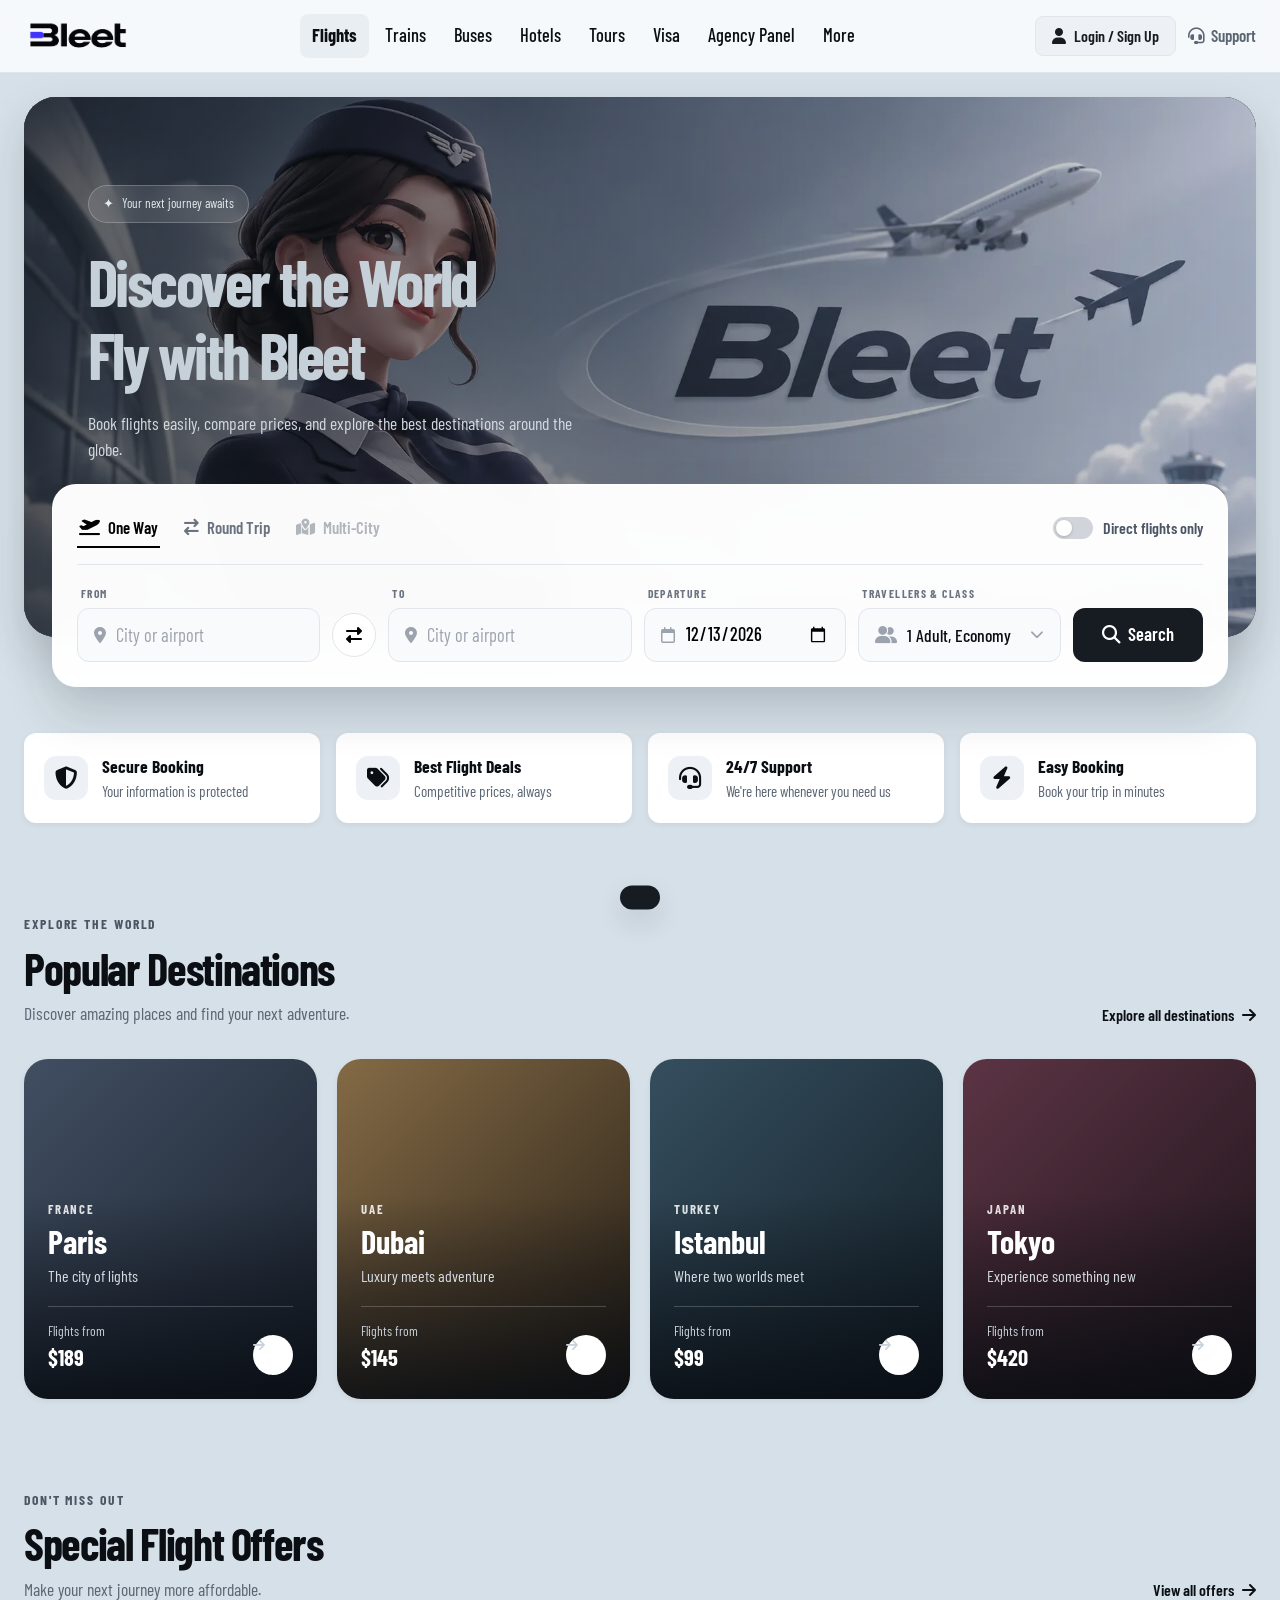
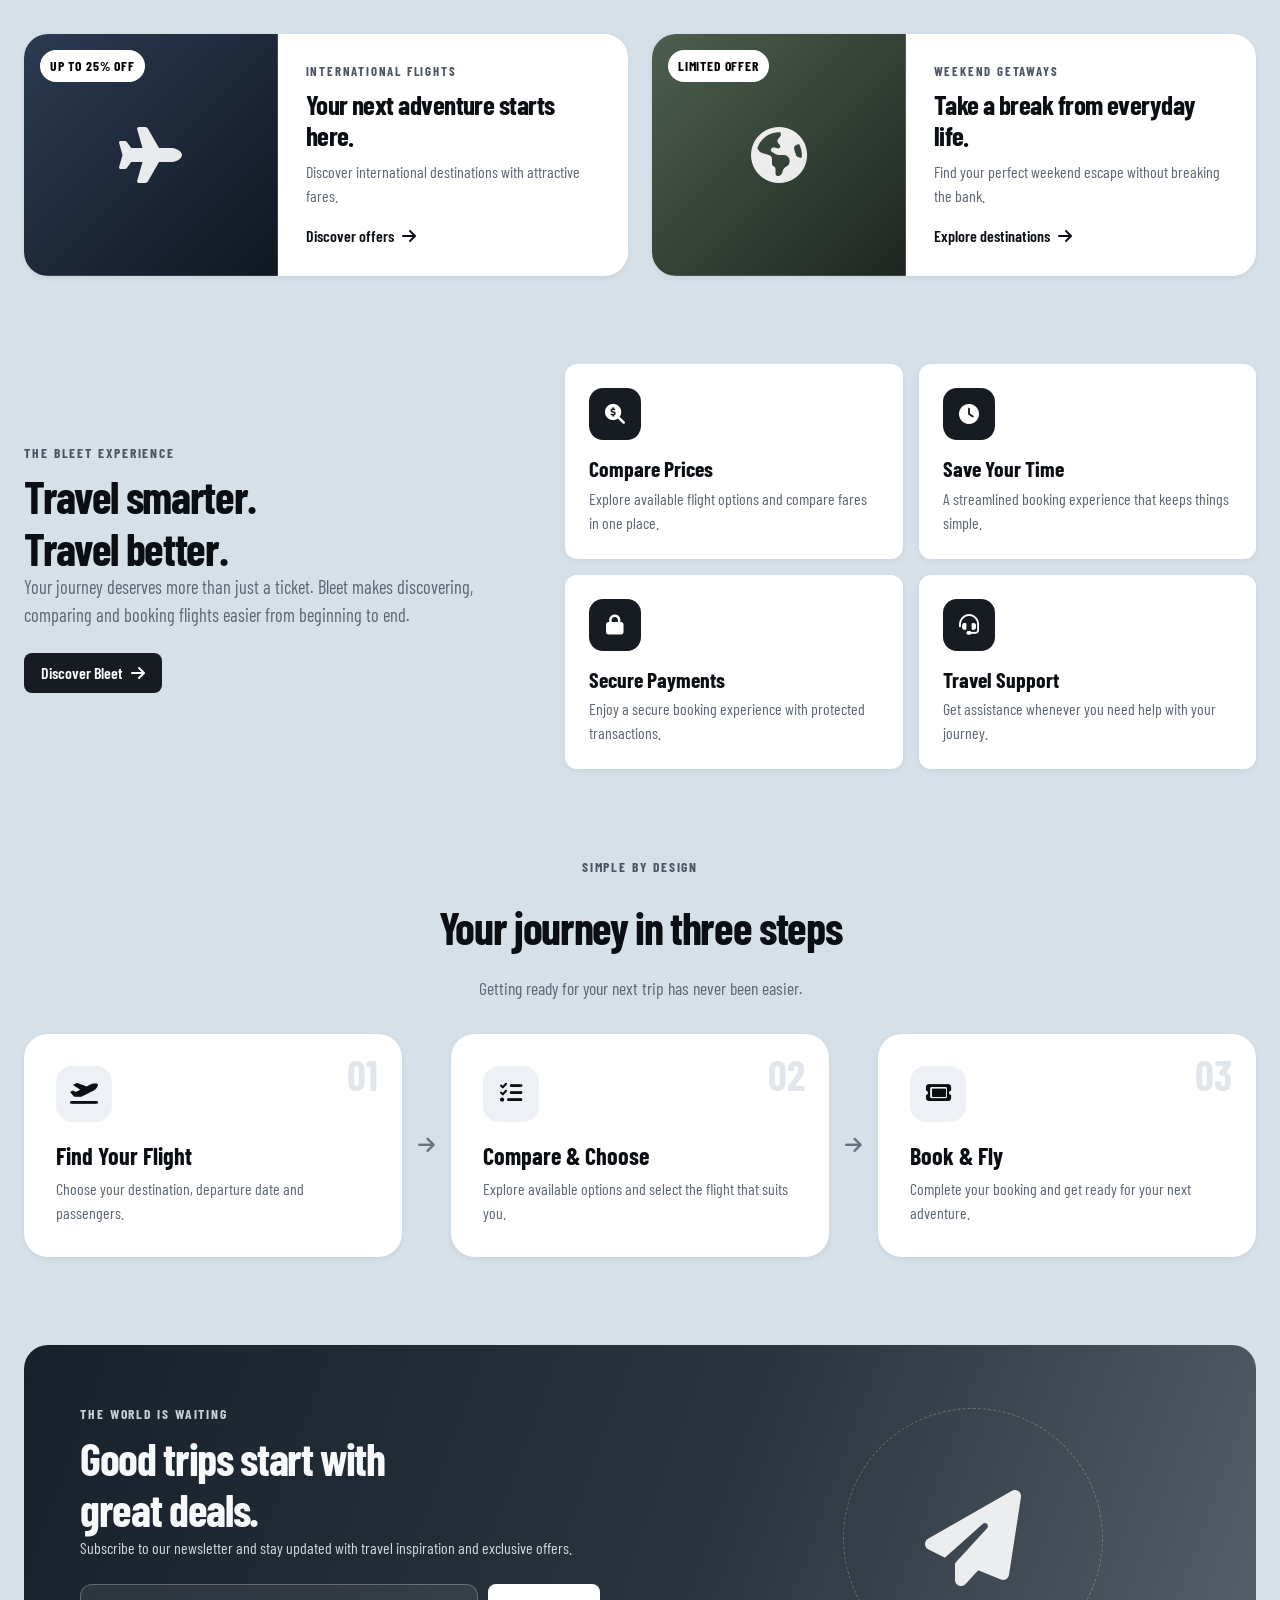
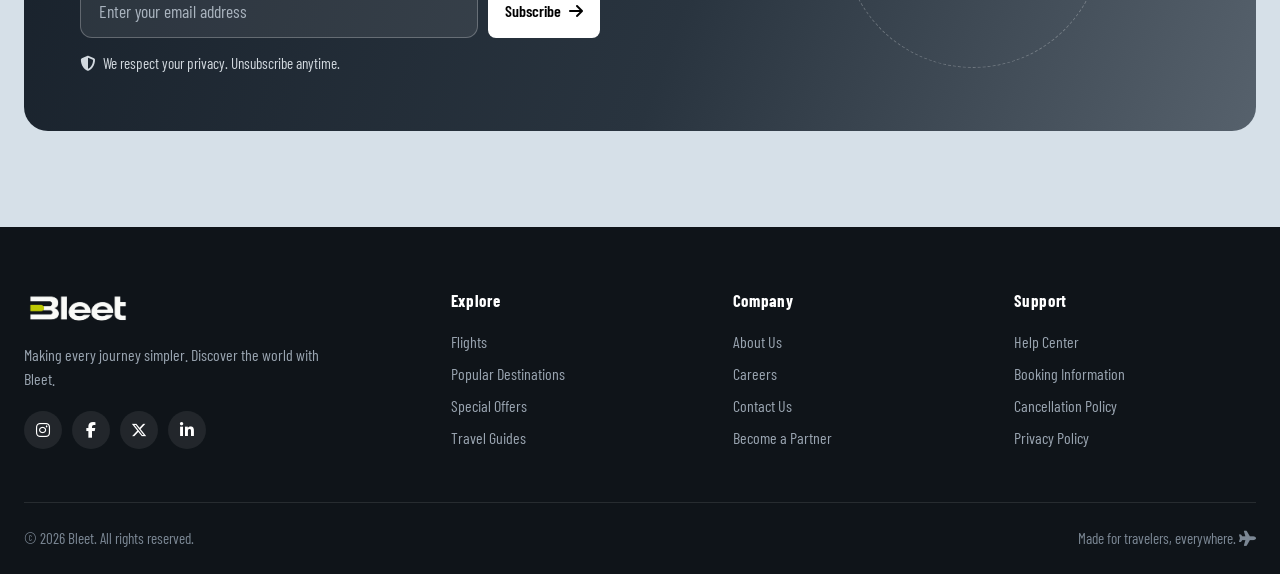
==== commit bb0cf30d: "added the return part in the search , now searches are amoother and the return date is available" ====
--- a/index.html
+++ b/index.html
@@ -96,26 +96,35 @@
             <!-- SEARCH PANEL -->
             <form class="search-panel" id="flightSearchForm" novalidate aria-label="Flight search">
 
-                <div class="trip-types" role="group" aria-label="Trip type">
-                    <button class="trip-type" type="button" data-trip="oneway" aria-pressed="true">
-                        <i class="fa-solid fa-plane-departure" aria-hidden="true"></i>One Way
-                    </button>
-                    <button class="trip-type" type="button" data-trip="roundtrip" aria-pressed="false">
-                        <i class="fa-solid fa-arrow-right-arrow-left" aria-hidden="true"></i>Round Trip
-                    </button>
-                    <button class="trip-type" type="button" data-trip="multicity" aria-pressed="false"
-                        aria-disabled="true" title="Coming soon">
-                        <i class="fa-solid fa-map-location-dot" aria-hidden="true"></i>Multi-City
-                    </button>
-                </div>
-
-                <div class="search-form">
+                <div class="search-top">
+                    <div class="trip-types" role="group" aria-label="Trip type">
+                        <button class="trip-type" type="button" data-trip="oneway" aria-pressed="true">
+                            <i class="fa-solid fa-plane-departure" aria-hidden="true"></i>One Way
+                        </button>
+                        <button class="trip-type" type="button" data-trip="roundtrip" aria-pressed="false">
+                            <i class="fa-solid fa-arrow-right-arrow-left" aria-hidden="true"></i>Round Trip
+                        </button>
+                        <button class="trip-type" type="button" data-trip="multicity" aria-disabled="true"
+                            title="Coming soon">
+                            <i class="fa-solid fa-map-location-dot" aria-hidden="true"></i>Multi-City
+                        </button>
+                    </div>
+
+                    <label class="toggle">
+                        <input type="checkbox" id="directOnly">
+                        <span class="toggle-track" aria-hidden="true"></span>
+                        <span>Direct flights only</span>
+                    </label>
+                </div>
+
+                <div class="search-form" id="searchGrid">
+
                     <div class="field field-from">
-                        <label class="sr-only" for="fromCity">From</label>
+                        <label class="field-label" for="fromCity">From</label>
                         <div class="input-wrap">
                             <i class="fa-solid fa-location-dot" aria-hidden="true"></i>
-                            <input id="fromCity" name="from" type="text" placeholder="From where?" autocomplete="off"
-                                list="cityList" required>
+                            <input id="fromCity" name="from" type="text" placeholder="City or airport"
+                                autocomplete="off" list="cityList">
                         </div>
                         <span class="field-error" aria-live="polite"></span>
                     </div>
@@ -125,33 +134,103 @@
                     </button>
 
                     <div class="field field-to">
-                        <label class="sr-only" for="toCity">To</label>
+                        <label class="field-label" for="toCity">To</label>
                         <div class="input-wrap">
                             <i class="fa-solid fa-location-dot" aria-hidden="true"></i>
-                            <input id="toCity" name="to" type="text" placeholder="Where to?" autocomplete="off"
-                                list="cityList" required>
+                            <input id="toCity" name="to" type="text" placeholder="City or airport" autocomplete="off"
+                                list="cityList">
                         </div>
                         <span class="field-error" aria-live="polite"></span>
                     </div>
 
-                    <div class="field field-date">
-                        <label class="sr-only" for="departureDate">Departure date</label>
+                    <div class="field field-depart">
+                        <label class="field-label" for="departureDate">Departure</label>
                         <div class="input-wrap">
                             <i class="fa-regular fa-calendar" aria-hidden="true"></i>
-                            <input id="departureDate" name="date" type="date" required>
+                            <input id="departureDate" name="date" type="date">
                         </div>
                         <span class="field-error" aria-live="polite"></span>
                     </div>
 
-                    <div class="field field-pax">
-                        <label class="sr-only" for="passengerCount">Passengers</label>
+                    <div class="field field-return">
+                        <label class="field-label" for="returnDate">Return</label>
                         <div class="input-wrap">
+                            <i class="fa-regular fa-calendar" aria-hidden="true"></i>
+                            <input id="returnDate" name="return" type="date" disabled>
+                        </div>
+                        <span class="field-error" aria-live="polite"></span>
+                    </div>
+
+                    <div class="field field-travellers">
+                        <span class="field-label" id="travellersLabel">Travellers &amp; class</span>
+                        <button class="travellers-trigger" id="travellersBtn" type="button" aria-haspopup="dialog"
+                            aria-expanded="false" aria-controls="travellersPanel"
+                            aria-labelledby="travellersLabel travellersSummary">
                             <i class="fa-solid fa-user-group" aria-hidden="true"></i>
-                            <select id="passengerCount" name="passengers">
-                                <option value="1">1 Adult</option>
-                                <option value="2">2 Adults</option>
-                                <option value="3">3 Adults</option>
-                            </select>
+                            <span class="travellers-summary" id="travellersSummary">1 Adult, Economy</span>
+                            <i class="fa-solid fa-chevron-down chevron" aria-hidden="true"></i>
+                        </button>
+
+                        <div class="travellers-panel" id="travellersPanel" role="dialog"
+                            aria-label="Travellers and cabin class">
+                            <div class="traveller-row" data-type="adults">
+                                <div class="traveller-info">
+                                    <strong>Adults</strong>
+                                    <span>13 years and over</span>
+                                </div>
+                                <div class="counter">
+                                    <button class="counter-btn" type="button" data-action="dec"
+                                        aria-label="Remove an adult">&minus;</button>
+                                    <output class="counter-value">1</output>
+                                    <button class="counter-btn" type="button" data-action="inc"
+                                        aria-label="Add an adult">+</button>
+                                </div>
+                            </div>
+
+                            <div class="traveller-row" data-type="children">
+                                <div class="traveller-info">
+                                    <strong>Children</strong>
+                                    <span>2 to 12 years</span>
+                                </div>
+                                <div class="counter">
+                                    <button class="counter-btn" type="button" data-action="dec"
+                                        aria-label="Remove a child">&minus;</button>
+                                    <output class="counter-value">0</output>
+                                    <button class="counter-btn" type="button" data-action="inc"
+                                        aria-label="Add a child">+</button>
+                                </div>
+                            </div>
+
+                            <div class="traveller-row" data-type="infants">
+                                <div class="traveller-info">
+                                    <strong>Infants</strong>
+                                    <span>Under 2 · sits on an adult's lap</span>
+                                </div>
+                                <div class="counter">
+                                    <button class="counter-btn" type="button" data-action="dec"
+                                        aria-label="Remove an infant">&minus;</button>
+                                    <output class="counter-value">0</output>
+                                    <button class="counter-btn" type="button" data-action="inc"
+                                        aria-label="Add an infant">+</button>
+                                </div>
+                            </div>
+
+                            <div class="panel-divider"></div>
+
+                            <label class="cabin-field">
+                                <span>Cabin class</span>
+                                <select id="cabinClass">
+                                    <option value="economy">Economy</option>
+                                    <option value="premium">Premium Economy</option>
+                                    <option value="business">Business</option>
+                                    <option value="first">First</option>
+                                </select>
+                            </label>
+
+                            <div class="panel-footer">
+                                <p class="panel-hint" id="travellersHint" aria-live="polite"></p>
+                                <button class="btn btn-primary" id="travellersDone" type="button">Done</button>
+                            </div>
                         </div>
                     </div>
 
--- a/assets/style/global.css
+++ b/assets/style/global.css
@@ -276,3 +276,15 @@
     transform: none;
   }
 }
+
+/* Thin, neutral scrollbar that matches the design (keeps it usable) */
+html {
+  scrollbar-width: thin;
+  scrollbar-color: #9aa5b1 transparent;
+}
+
+/* Prevent accidental sideways scrolling from animated elements */
+html,
+body {
+  overflow-x: clip;
+}
--- a/assets/style/hero-search.css
+++ b/assets/style/hero-search.css
@@ -10,13 +10,12 @@
   justify-content: center;
   width: min(100% - 48px, var(--container));
   min-height: 540px;
-  margin: 24px auto 96px; /* bottom room for the overlapping search panel */
+  margin: 24px auto 96px;
   border-radius: 32px;
   background: #18212b;
   box-shadow: 0 20px 45px rgba(21, 27, 33, 0.17);
 }
 
-/* Gradient base and dark overlay, both clipped to the rounded hero */
 .hero::before,
 .hero::after {
   content: "";
@@ -57,7 +56,7 @@
 .hero-content {
   position: relative;
   max-width: 680px;
-  padding: 64px 64px 150px; /* extra bottom room so the panel never covers text */
+  padding: 64px 64px 150px;
   color: #f6f8fa;
 }
 
@@ -92,7 +91,7 @@
   color: #d2d9df;
 }
 
-/* Search panel: floats over the bottom edge of the hero */
+/* ---------- Search panel ---------- */
 .search-panel {
   position: absolute;
   left: 50%;
@@ -108,13 +107,20 @@
   backdrop-filter: blur(18px);
 }
 
-/* Trip type tabs */
-.trip-types {
-  display: flex;
-  gap: 22px;
+.search-top {
+  display: flex;
+  flex-wrap: wrap;
+  align-items: center;
+  justify-content: space-between;
+  gap: 16px;
   margin-bottom: 20px;
   padding-bottom: 16px;
   border-bottom: 1px solid var(--color-border);
+}
+
+.trip-types {
+  display: flex;
+  gap: 22px;
 }
 
 .trip-type {
@@ -155,15 +161,78 @@
   cursor: not-allowed;
 }
 
-/* Fields grid */
+/* Direct-flights switch */
+.toggle {
+  position: relative;
+  display: inline-flex;
+  align-items: center;
+  gap: 10px;
+  font-size: 1rem;
+  font-weight: 600;
+  color: #4b5563;
+  cursor: pointer;
+  user-select: none;
+}
+
+.toggle input {
+  position: absolute;
+  width: 1px;
+  height: 1px;
+  opacity: 0;
+}
+
+.toggle-track {
+  position: relative;
+  width: 40px;
+  height: 22px;
+  border-radius: 999px;
+  background: #d1d5db;
+  transition: background-color 0.25s ease;
+}
+
+.toggle-track::after {
+  content: "";
+  position: absolute;
+  top: 3px;
+  left: 3px;
+  width: 16px;
+  height: 16px;
+  border-radius: 50%;
+  background: #fff;
+  box-shadow: 0 1px 3px rgba(0, 0, 0, 0.2);
+  transition: transform 0.3s var(--ease-spring);
+}
+
+.toggle input:checked + .toggle-track {
+  background: #000;
+}
+
+.toggle input:checked + .toggle-track::after {
+  transform: translateX(18px);
+}
+
+.toggle input:focus-visible + .toggle-track {
+  outline: 3px solid #000;
+  outline-offset: 2px;
+}
+
+/* ---------- Fields grid ---------- */
+/* One way: 6 columns. Round trip adds the return field (switched by .is-round). */
 .search-form {
   display: grid;
-  grid-template-columns:
-    minmax(160px, 1.2fr) 44px minmax(160px, 1.2fr)
-    minmax(160px, 1fr) minmax(150px, 0.9fr) auto;
-  grid-template-areas: "from swap to date pax search";
   align-items: end;
   gap: 12px;
+  grid-template-columns:
+    minmax(150px, 1.2fr) 44px minmax(150px, 1.2fr)
+    minmax(150px, 1fr) minmax(190px, 1fr) auto;
+  grid-template-areas: "from swap to depart travellers search";
+}
+
+.search-form.is-round {
+  grid-template-columns:
+    minmax(140px, 1.1fr) 44px minmax(140px, 1.1fr)
+    minmax(140px, 1fr) minmax(140px, 1fr) minmax(190px, 1fr) auto;
+  grid-template-areas: "from swap to depart return travellers search";
 }
 
 .field-from {
@@ -175,11 +244,14 @@
 .field-to {
   grid-area: to;
 }
-.field-date {
-  grid-area: date;
-}
-.field-pax {
-  grid-area: pax;
+.field-depart {
+  grid-area: depart;
+}
+.field-return {
+  grid-area: return;
+}
+.field-travellers {
+  grid-area: travellers;
 }
 .field-search {
   grid-area: search;
@@ -188,6 +260,25 @@
 .field {
   position: relative;
   min-width: 0;
+}
+
+.field-label {
+  display: block;
+  margin: 0 0 6px 4px;
+  font-size: 0.72rem;
+  font-weight: 700;
+  letter-spacing: 0.12em;
+  text-transform: uppercase;
+  color: #6b7280;
+}
+
+.field-return {
+  display: none;
+}
+
+.search-form.is-round .field-return {
+  display: block;
+  animation: rise 0.45s var(--ease-out) backwards;
 }
 
 .input-wrap {
@@ -229,8 +320,7 @@
   transform: scale(1.15);
 }
 
-.input-wrap input,
-.input-wrap select {
+.input-wrap input {
   width: 100%;
   min-width: 0;
   height: 100%;
@@ -242,6 +332,11 @@
   color: #000;
 }
 
+.input-wrap input:disabled {
+  color: #9ca3af;
+  cursor: not-allowed;
+}
+
 .input-wrap input::placeholder {
   color: #9ca3af;
   font-weight: 400;
@@ -264,7 +359,6 @@
   display: none;
 }
 
-/* Swap button */
 .swap-btn {
   align-self: end;
   justify-self: center;
@@ -293,13 +387,231 @@
   transform: rotate(180deg) scale(0.92);
 }
 
-/* Responsive */
+/* ---------- Travellers trigger ---------- */
+.travellers-trigger {
+  display: flex;
+  align-items: center;
+  gap: 10px;
+  width: 100%;
+  height: 54px;
+  padding: 0 16px;
+  overflow: hidden;
+  border: 1px solid var(--color-border);
+  border-radius: var(--radius-md);
+  background: #f9fafb;
+  font-size: 1.1rem;
+  font-weight: 500;
+  text-align: left;
+  white-space: nowrap;
+  transition:
+    border-color 0.2s ease,
+    box-shadow 0.25s ease,
+    background-color 0.2s ease,
+    transform 0.25s var(--ease-out);
+}
+
+.travellers-trigger:hover {
+  border-color: #9ca3af;
+}
+
+.travellers-trigger[aria-expanded="true"] {
+  border-color: #000;
+  background: #fff;
+  box-shadow: 0 0 0 3px rgba(0, 0, 0, 0.06);
+}
+
+.travellers-trigger > .fa-user-group {
+  flex-shrink: 0;
+  color: #9ca3af;
+  transition: color 0.2s ease;
+}
+
+.travellers-trigger[aria-expanded="true"] > .fa-user-group {
+  color: #000;
+}
+
+.travellers-summary {
+  flex: 1;
+  min-width: 0;
+  overflow: hidden;
+  text-overflow: ellipsis;
+}
+
+.chevron {
+  flex-shrink: 0;
+  font-size: 0.85rem;
+  color: #9ca3af;
+  transition: transform 0.35s var(--ease-spring);
+}
+
+.travellers-trigger[aria-expanded="true"] .chevron {
+  transform: rotate(180deg);
+}
+
+/* ---------- Travellers dropdown ---------- */
+.travellers-panel {
+  position: absolute;
+  top: calc(100% + 10px);
+  right: 0;
+  z-index: 30;
+  width: min(380px, calc(100vw - 48px));
+  padding: 20px;
+  border: 1px solid var(--color-border);
+  border-radius: var(--radius-md);
+  background: #fff;
+  box-shadow: 0 24px 48px rgba(24, 32, 40, 0.22);
+  transform: translateY(-8px) scale(0.98);
+  transform-origin: top right;
+  opacity: 0;
+  visibility: hidden;
+  transition:
+    opacity 0.25s ease,
+    transform 0.35s var(--ease-out),
+    visibility 0s linear 0.35s;
+}
+
+.travellers-panel.is-open {
+  opacity: 1;
+  visibility: visible;
+  transform: none;
+  transition:
+    opacity 0.25s ease,
+    transform 0.35s var(--ease-out),
+    visibility 0s;
+}
+
+.travellers-panel.is-open .traveller-row:nth-child(1) {
+  animation: rise 0.45s var(--ease-out) 0.05s backwards;
+}
+.travellers-panel.is-open .traveller-row:nth-child(2) {
+  animation: rise 0.45s var(--ease-out) 0.1s backwards;
+}
+.travellers-panel.is-open .traveller-row:nth-child(3) {
+  animation: rise 0.45s var(--ease-out) 0.15s backwards;
+}
+
+.traveller-row {
+  display: flex;
+  align-items: center;
+  justify-content: space-between;
+  gap: 12px;
+  padding: 12px 0;
+}
+
+.traveller-row + .traveller-row {
+  border-top: 1px solid #f1f3f5;
+}
+
+.traveller-info strong {
+  display: block;
+  font-size: 1.1rem;
+}
+
+.traveller-info span {
+  font-size: 0.9rem;
+  color: var(--color-muted);
+}
+
+.counter {
+  display: flex;
+  align-items: center;
+  gap: 12px;
+}
+
+.counter-btn {
+  display: grid;
+  place-items: center;
+  width: 36px;
+  height: 36px;
+  border: 1px solid var(--color-border);
+  border-radius: 50%;
+  background: #fff;
+  font-size: 1.2rem;
+  line-height: 1;
+  transition:
+    background-color 0.2s ease,
+    transform 0.2s var(--ease-spring),
+    opacity 0.2s ease;
+}
+
+.counter-btn:hover:not(:disabled) {
+  background: #f3f4f6;
+  transform: scale(1.08);
+}
+
+.counter-btn:active:not(:disabled) {
+  transform: scale(0.92);
+}
+
+.counter-btn:disabled {
+  opacity: 0.35;
+  cursor: not-allowed;
+}
+
+.counter-value {
+  display: inline-block;
+  min-width: 24px;
+  font-size: 1.2rem;
+  font-weight: 700;
+  text-align: center;
+}
+
+.counter-value.bump {
+  animation: bump 0.3s var(--ease-spring);
+}
+
+.panel-divider {
+  height: 1px;
+  margin: 8px 0 14px;
+  background: var(--color-border);
+}
+
+.cabin-field {
+  display: flex;
+  flex-direction: column;
+  gap: 6px;
+  font-weight: 600;
+}
+
+.cabin-field select {
+  height: 44px;
+  padding: 0 12px;
+  border: 1px solid var(--color-border);
+  border-radius: var(--radius-sm);
+  background: #f9fafb;
+  font-size: 1.05rem;
+  cursor: pointer;
+}
+
+.panel-footer {
+  display: flex;
+  align-items: center;
+  justify-content: space-between;
+  gap: 12px;
+  margin-top: 16px;
+}
+
+.panel-hint {
+  min-height: 1.2em;
+  font-size: 0.9rem;
+  color: #b45309;
+}
+
+/* ---------- Responsive ---------- */
 @media (max-width: 1200px) {
   .search-form {
     grid-template-columns: repeat(3, minmax(0, 1fr));
     grid-template-areas:
       "from swap to"
-      "date pax search";
+      "depart travellers search";
+  }
+
+  .search-form.is-round {
+    grid-template-columns: repeat(3, minmax(0, 1fr));
+    grid-template-areas:
+      "from swap to"
+      "depart return travellers"
+      "search search search";
   }
 }
 
@@ -323,16 +635,25 @@
     transform: none;
   }
 
+  .swap-btn {
+    display: none;
+  }
+
   .search-form {
     grid-template-columns: repeat(2, minmax(0, 1fr));
     grid-template-areas:
       "from to"
-      "date pax"
+      "depart travellers"
       "search search";
   }
 
-  .swap-btn {
-    display: none;
+  .search-form.is-round {
+    grid-template-columns: repeat(2, minmax(0, 1fr));
+    grid-template-areas:
+      "from to"
+      "depart return"
+      "travellers travellers"
+      "search search";
   }
 }
 
@@ -348,6 +669,7 @@
   }
 
   .trip-types {
+    width: 100%;
     gap: 16px;
     overflow-x: auto;
     scrollbar-width: none;
@@ -357,14 +679,34 @@
     white-space: nowrap;
   }
 
+  .search-form,
+  .search-form.is-round {
+    grid-template-columns: 1fr;
+    row-gap: 14px;
+  }
+
   .search-form {
-    grid-template-columns: 1fr;
     grid-template-areas:
       "from"
       "to"
-      "date"
-      "pax"
+      "depart"
+      "travellers"
       "search";
-    row-gap: 14px;
-  }
-}
+  }
+
+  .search-form.is-round {
+    grid-template-areas:
+      "from"
+      "to"
+      "depart"
+      "return"
+      "travellers"
+      "search";
+  }
+
+  .travellers-panel {
+    left: 0;
+    right: 0;
+    width: auto;
+  }
+}
--- a/assets/style/hero-animations.css
+++ b/assets/style/hero-animations.css
@@ -1,6 +1,5 @@
 /* =========================================
    BLEET — HERO MOTION
-   Entrance sequence + micro-interactions
    ========================================= */
 
 @keyframes image-in {
@@ -22,6 +21,18 @@
   to {
     opacity: 1;
     translate: 0 0;
+  }
+}
+
+@keyframes bump {
+  0% {
+    transform: scale(1);
+  }
+  50% {
+    transform: scale(1.25);
+  }
+  100% {
+    transform: scale(1);
   }
 }
 
@@ -47,7 +58,7 @@
   animation: panel-in 0.8s var(--ease-spring) 0.3s both;
 }
 
-/* "backwards" so hover transforms on these elements still work after the entrance */
+/* "backwards" keeps hover transforms working after the entrance ends */
 .search-form > * {
   animation: rise 0.6s var(--ease-out) backwards;
 }
@@ -62,11 +73,14 @@
   animation-delay: 0.55s;
 }
 .search-form > :nth-child(4) {
-  animation-delay: 0.62s;
+  animation-delay: 0.6s;
 }
 .search-form > :nth-child(5) {
-  animation-delay: 0.69s;
+  animation-delay: 0.65s;
 }
 .search-form > :nth-child(6) {
-  animation-delay: 0.76s;
+  animation-delay: 0.7s;
 }
+.search-form > :nth-child(7) {
+  animation-delay: 0.75s;
+}
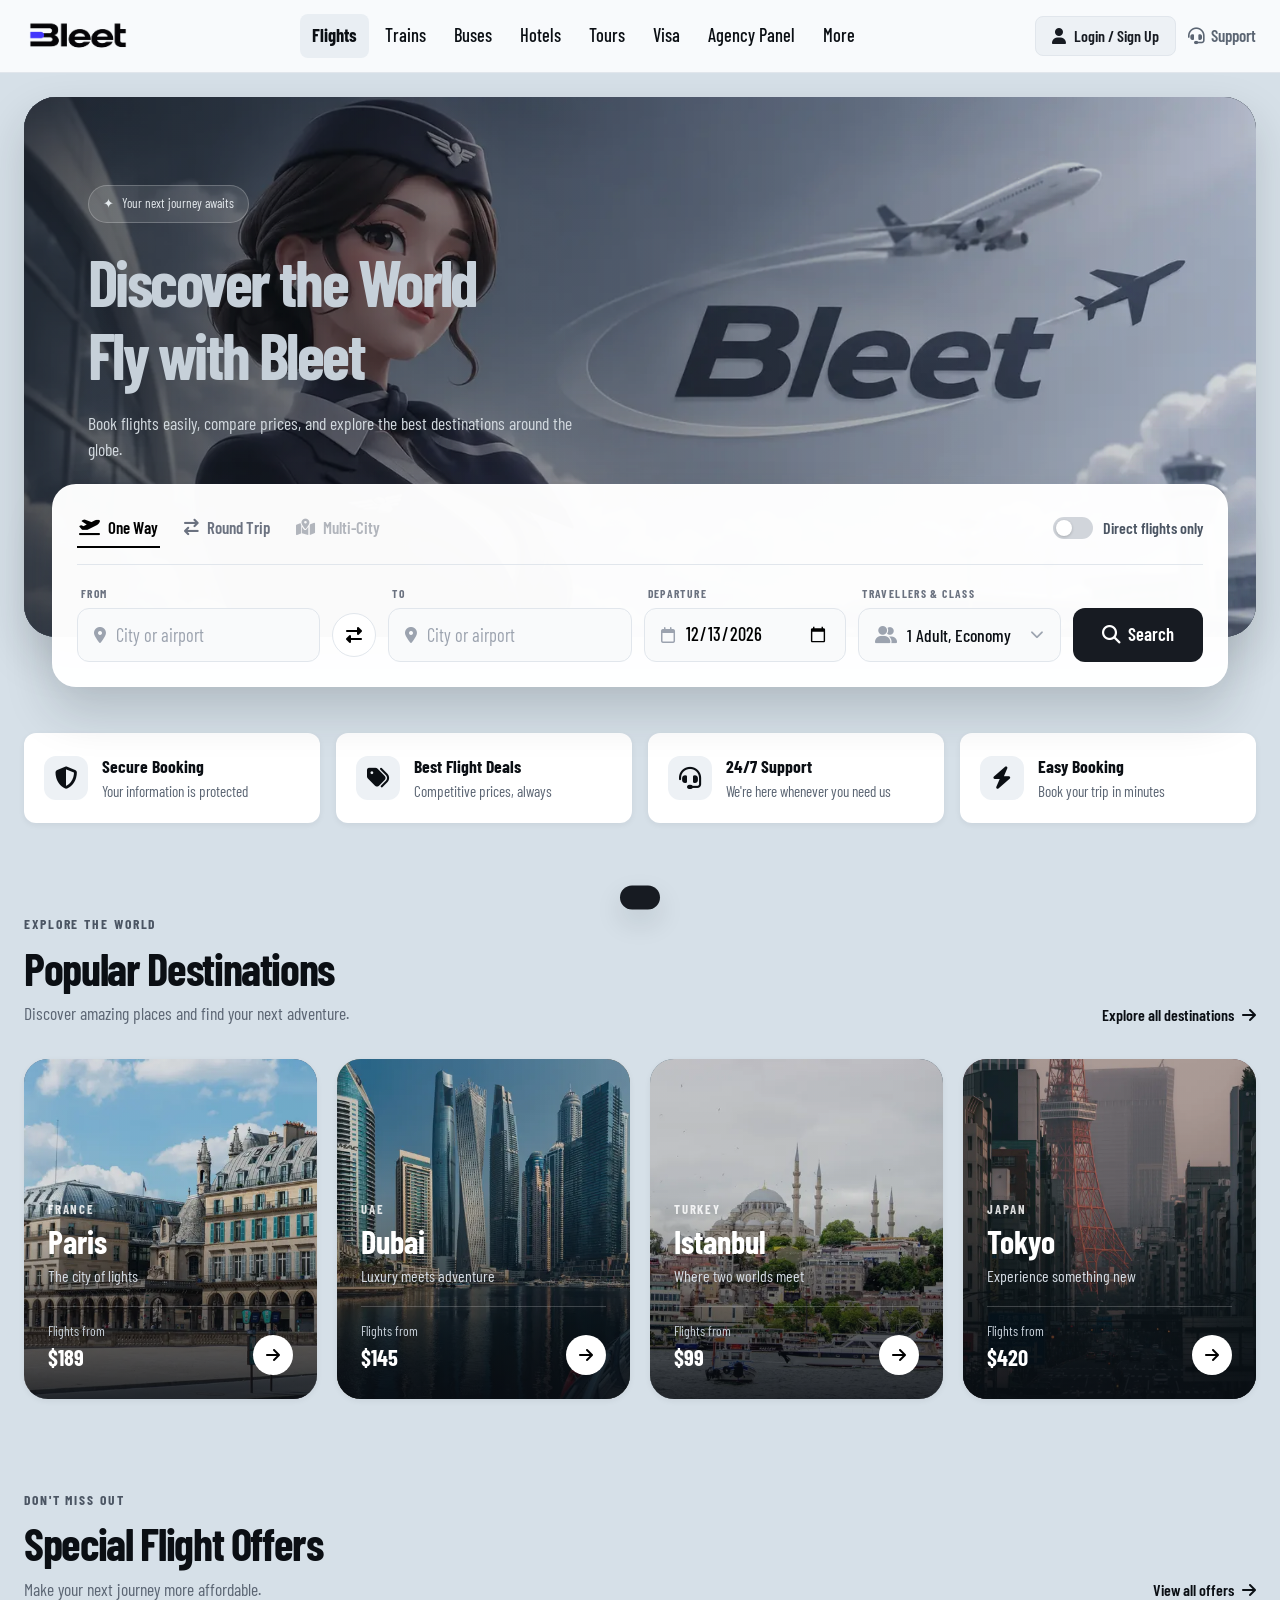
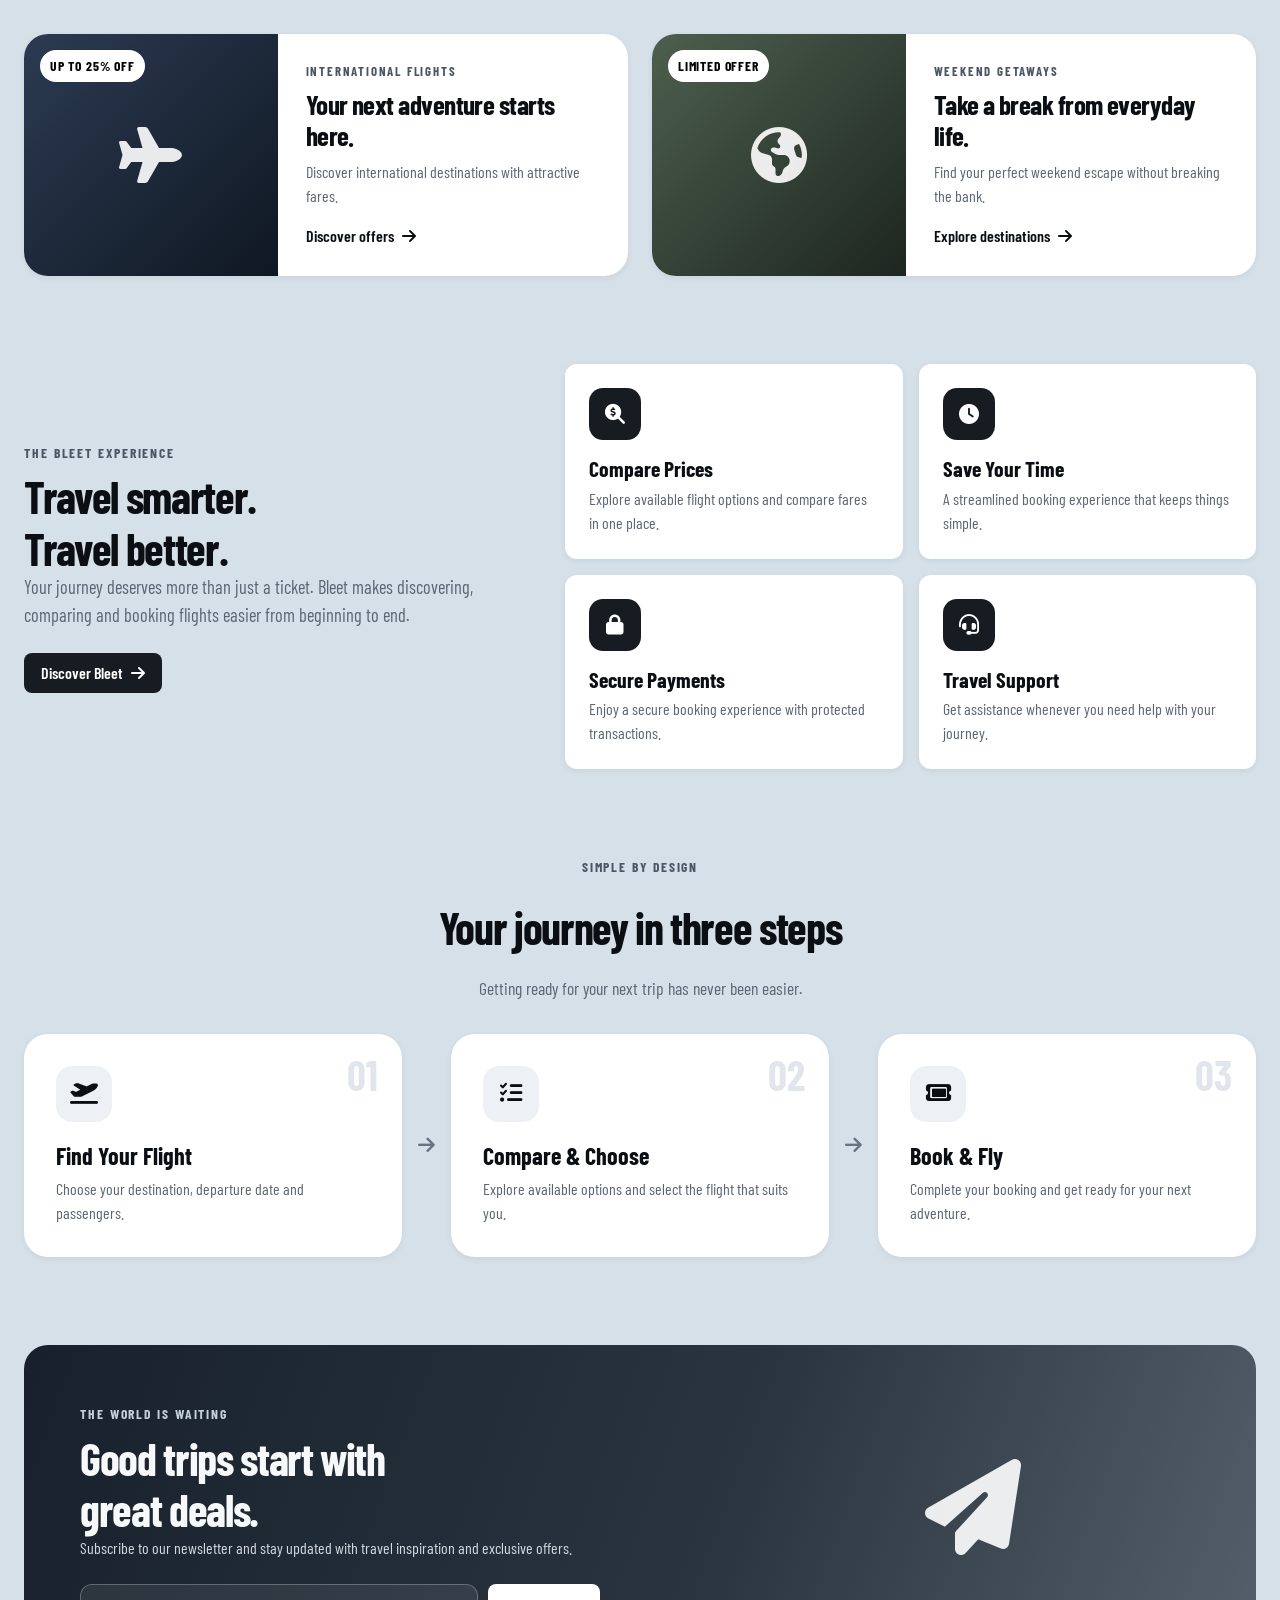
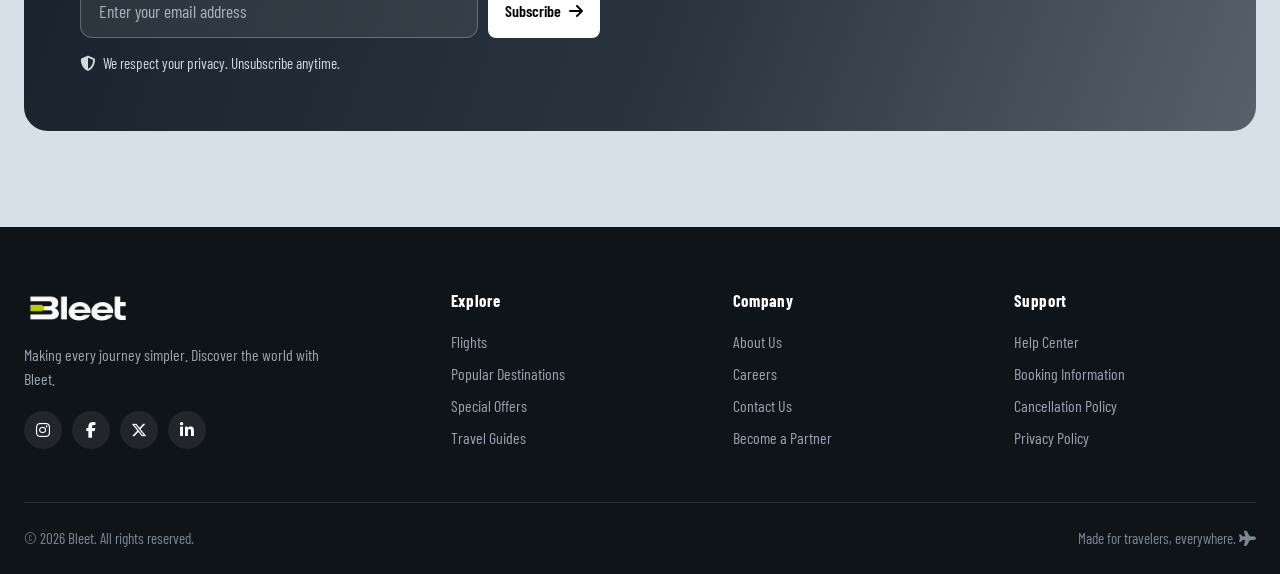
==== commit 8b601334: "gui home page compeleted" ====
--- a/index.html
+++ b/index.html
@@ -287,6 +287,8 @@
 
             <div class="destination-grid reveal">
                 <a class="destination-card destination-paris" href="results.html?to=Paris">
+                    <img class="card-photo" src="assets/images/cards/paris.webp" alt="" width="800" height="1000"
+                        loading="lazy" decoding="async">
                     <span class="destination-country">France</span>
                     <h3>Paris</h3>
                     <p class="destination-desc">The city of lights</p>
@@ -297,6 +299,8 @@
                 </a>
 
                 <a class="destination-card destination-dubai" href="results.html?to=Dubai">
+                    <img class="card-photo" src="assets/images/cards/dubai.webp" alt="" width="800" height="1000"
+                        loading="lazy" decoding="async">
                     <span class="destination-country">UAE</span>
                     <h3>Dubai</h3>
                     <p class="destination-desc">Luxury meets adventure</p>
@@ -307,6 +311,8 @@
                 </a>
 
                 <a class="destination-card destination-istanbul" href="results.html?to=Istanbul">
+                    <img class="card-photo" src="assets/images/cards/istanbul.webp" alt="" width="800" height="1000"
+                        loading="lazy" decoding="async">
                     <span class="destination-country">Turkey</span>
                     <h3>Istanbul</h3>
                     <p class="destination-desc">Where two worlds meet</p>
@@ -317,6 +323,8 @@
                 </a>
 
                 <a class="destination-card destination-tokyo" href="results.html?to=Tokyo">
+                    <img class="card-photo" src="assets/images/cards/tokyo.webp" alt="" width="800" height="1000"
+                        loading="lazy" decoding="async">
                     <span class="destination-country">Japan</span>
                     <h3>Tokyo</h3>
                     <p class="destination-desc">Experience something new</p>
--- a/assets/style/heading.css
+++ b/assets/style/heading.css
@@ -6,10 +6,8 @@
   position: sticky;
   top: 0;
   z-index: 1000;
-  background: rgba(248, 250, 252, 0.94);
+  background: #f8fafc; /* solid colour: blur was redrawn on every scroll frame */
   border-bottom: 1px solid var(--color-border);
-  backdrop-filter: blur(14px);
-  -webkit-backdrop-filter: blur(14px);
   transition: box-shadow 0.3s ease;
   animation: header-in 0.6s var(--ease-out) both;
 }
--- a/assets/style/hero-search.css
+++ b/assets/style/hero-search.css
@@ -71,7 +71,6 @@
   background: rgba(255, 255, 255, 0.1);
   color: #e6ebef;
   font-size: 0.82rem;
-  backdrop-filter: blur(12px);
 }
 
 .hero h1 {
@@ -104,7 +103,6 @@
   border-radius: var(--radius-lg);
   background: rgba(255, 255, 255, 0.98);
   box-shadow: 0 24px 48px rgba(24, 32, 40, 0.18);
-  backdrop-filter: blur(18px);
 }
 
 .search-top {
--- a/assets/style/hero-animations.css
+++ b/assets/style/hero-animations.css
@@ -5,11 +5,9 @@
 @keyframes image-in {
   from {
     opacity: 0;
-    transform: scale(1.06);
   }
   to {
     opacity: 0.85;
-    transform: scale(1);
   }
 }
 
--- a/assets/style/home-sections.css
+++ b/assets/style/home-sections.css
@@ -1,24 +1,12 @@
 /* =========================================
    BLEET — HOME SECTIONS
+   Performance rules used here:
+   - Photos are <img> elements with loading="lazy" (not CSS backgrounds)
+   - Hover effects animate transform only (no box-shadow repaints)
+   - No infinite animations
    ========================================= */
 
-@keyframes float {
-  0%,
-  100% {
-    transform: translateY(0);
-  }
-  50% {
-    transform: translateY(-8px);
-  }
-}
-
-@keyframes spin {
-  to {
-    transform: rotate(360deg);
-  }
-}
-
-/* Trust bar */
+/* ---------- Trust bar ---------- */
 .trust-bar {
   display: grid;
   grid-template-columns: repeat(4, minmax(0, 1fr));
@@ -33,14 +21,11 @@
   border-radius: var(--radius-md);
   background: var(--color-surface);
   box-shadow: var(--shadow-sm);
-  transition:
-    transform 0.3s var(--ease-out),
-    box-shadow 0.3s var(--ease-out);
+  transition: transform 0.3s var(--ease-out);
 }
 
 .trust-item:hover {
   transform: translateY(-4px);
-  box-shadow: var(--shadow-md);
 }
 
 .trust-item > i {
@@ -64,7 +49,7 @@
   color: var(--color-muted);
 }
 
-/* Section scaffolding */
+/* ---------- Section scaffolding ---------- */
 .section {
   padding-top: 88px;
 }
@@ -132,7 +117,7 @@
   transform: translateX(4px);
 }
 
-/* Destinations */
+/* ---------- Destinations ---------- */
 .destination-grid {
   display: grid;
   grid-template-columns: repeat(4, minmax(0, 1fr));
@@ -141,6 +126,8 @@
 
 .destination-card {
   position: relative;
+  isolation: isolate;
+  overflow: hidden;
   display: flex;
   flex-direction: column;
   justify-content: flex-end;
@@ -149,49 +136,52 @@
   border-radius: var(--radius-lg);
   color: #fff;
   text-decoration: none;
-  background-color: #1c2430;
-  background-image:
-    linear-gradient(
-      to top,
-      rgba(8, 12, 18, 0.85) 0%,
-      rgba(8, 12, 18, 0.15) 60%
-    ),
-    var(--photo, none),
-    linear-gradient(135deg, var(--from, #3b4a5e), var(--to, #161d27));
-  background-size:
-    100% 100%,
-    cover,
-    cover;
-  background-position: center;
+  background: linear-gradient(135deg, var(--from, #3b4a5e), var(--to, #161d27));
   box-shadow: var(--shadow-sm);
-  transition:
-    transform 0.4s var(--ease-out),
-    box-shadow 0.4s var(--ease-out);
+  transition: transform 0.4s var(--ease-out);
 }
 
 .destination-card:hover {
   transform: translateY(-6px);
-  box-shadow: var(--shadow-md);
-}
-
-/* One class per city: photo path and fallback gradient */
+}
+
+/* Dark gradient over the photo so the text stays readable */
+.destination-card::before {
+  content: "";
+  position: absolute;
+  inset: 0;
+  z-index: -1;
+  background: linear-gradient(
+    to top,
+    rgba(8, 12, 18, 0.85) 0%,
+    rgba(8, 12, 18, 0.15) 60%
+  );
+}
+
+/* The photo itself (an <img> element, see index.html) */
+.card-photo {
+  position: absolute;
+  inset: 0;
+  z-index: -2;
+  width: 100%;
+  height: 100%;
+  object-fit: cover;
+}
+
+/* Fallback colours while a photo loads or if it is missing */
 .destination-paris {
-  --photo: url("../images/destinations/paris.webp");
   --from: #4b5a70;
   --to: #1c2430;
 }
 .destination-dubai {
-  --photo: url("../images/destinations/dubai.webp");
   --from: #9a7b4f;
   --to: #2a2116;
 }
 .destination-istanbul {
-  --photo: url("../images/destinations/istanbul.webp");
   --from: #3d5a6c;
   --to: #142028;
 }
 .destination-tokyo {
-  --photo: url("../images/destinations/tokyo.webp");
   --from: #6b3b4d;
   --to: #1d1419;
 }
@@ -223,7 +213,8 @@
   border-top: 1px solid rgba(255, 255, 255, 0.2);
 }
 
-.destination-bottom span {
+/* Only the price labels (the arrow circle is a direct child, so it is not affected) */
+.destination-bottom > div > span {
   display: block;
   font-size: 0.85rem;
   color: #c9d2db;
@@ -248,7 +239,7 @@
   transform: rotate(-45deg) scale(1.08);
 }
 
-/* Offers */
+/* ---------- Offers ---------- */
 .offers-grid {
   display: grid;
   grid-template-columns: repeat(2, minmax(0, 1fr));
@@ -262,37 +253,33 @@
   border-radius: var(--radius-lg);
   background: var(--color-surface);
   box-shadow: var(--shadow-sm);
-  transition:
-    transform 0.35s var(--ease-out),
-    box-shadow 0.35s var(--ease-out);
+  transition: transform 0.35s var(--ease-out);
 }
 
 .offer-card:hover {
   transform: translateY(-4px);
-  box-shadow: var(--shadow-md);
 }
 
 .offer-image {
   position: relative;
+  isolation: isolate;
+  overflow: hidden;
   display: grid;
   place-items: center;
   min-height: 220px;
   color: #fff;
-  background-image:
-    var(--photo, none),
-    linear-gradient(135deg, var(--from, #3b4a5e), var(--to, #161d27));
-  background-size: cover, cover;
-  background-position: center;
+  background: linear-gradient(135deg, var(--from, #3b4a5e), var(--to, #161d27));
+}
+
+.offer-image .card-photo {
+  z-index: -1;
 }
 
 .offer-image-one {
-  --photo: url("../images/offers/international.webp");
   --from: #2c3b52;
   --to: #0f1722;
 }
-
 .offer-image-two {
-  --photo: url("../images/offers/weekend.webp");
   --from: #4d5f4f;
   --to: #1d2620;
 }
@@ -314,7 +301,6 @@
 .offer-plane {
   font-size: 3.5rem;
   opacity: 0.9;
-  animation: float 4s ease-in-out infinite;
 }
 
 .offer-body {
@@ -346,7 +332,7 @@
   padding-top: 8px;
 }
 
-/* Benefits */
+/* ---------- Benefits ---------- */
 .benefits-layout {
   display: grid;
   grid-template-columns: minmax(0, 1fr) minmax(0, 1.4fr);
@@ -372,14 +358,11 @@
   border-radius: var(--radius-md);
   background: var(--color-surface);
   box-shadow: var(--shadow-sm);
-  transition:
-    transform 0.3s var(--ease-out),
-    box-shadow 0.3s var(--ease-out);
+  transition: transform 0.3s var(--ease-out);
 }
 
 .benefit-card:hover {
   transform: translateY(-4px);
-  box-shadow: var(--shadow-md);
 }
 
 .benefit-icon {
@@ -404,7 +387,7 @@
   color: var(--color-muted);
 }
 
-/* Steps */
+/* ---------- Steps ---------- */
 .steps-grid {
   display: grid;
   grid-template-columns: 1fr auto 1fr auto 1fr;
@@ -457,9 +440,8 @@
   font-size: 1.2rem;
 }
 
-/* Newsletter */
+/* ---------- Newsletter ---------- */
 .newsletter {
-  position: relative;
   display: grid;
   grid-template-columns: 1.4fr 1fr;
   align-items: center;
@@ -535,28 +517,14 @@
 }
 
 .newsletter-decoration {
-  position: relative;
   display: grid;
   place-items: center;
   height: 220px;
-}
-
-.newsletter-decoration > i {
   font-size: 6rem;
   color: rgba(255, 255, 255, 0.9);
-  animation: float 5s ease-in-out infinite;
-}
-
-.newsletter-orbit {
-  position: absolute;
-  width: 260px;
-  height: 260px;
-  border: 1px dashed rgba(255, 255, 255, 0.25);
-  border-radius: 50%;
-  animation: spin 24s linear infinite;
-}
-
-/* Responsive */
+}
+
+/* ---------- Responsive ---------- */
 @media (max-width: 1200px) {
   .destination-grid {
     grid-template-columns: repeat(2, minmax(0, 1fr));
